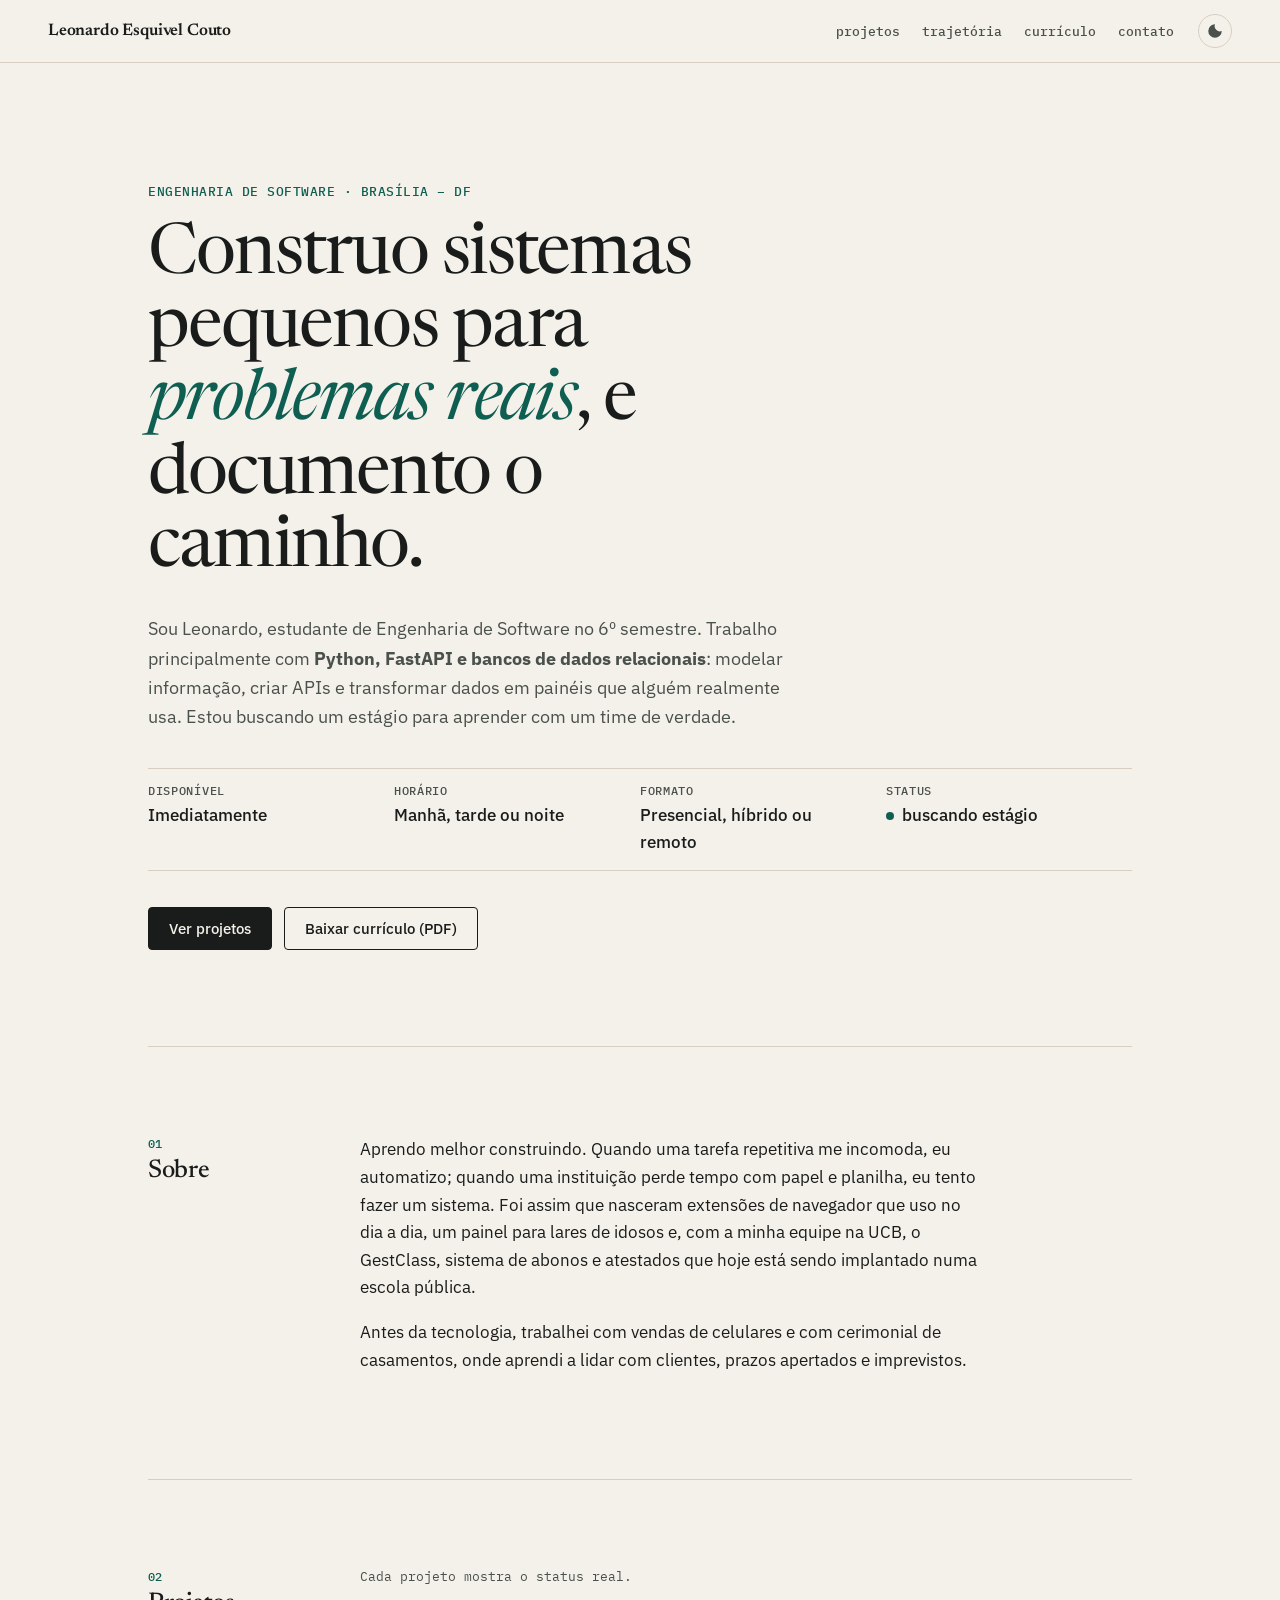
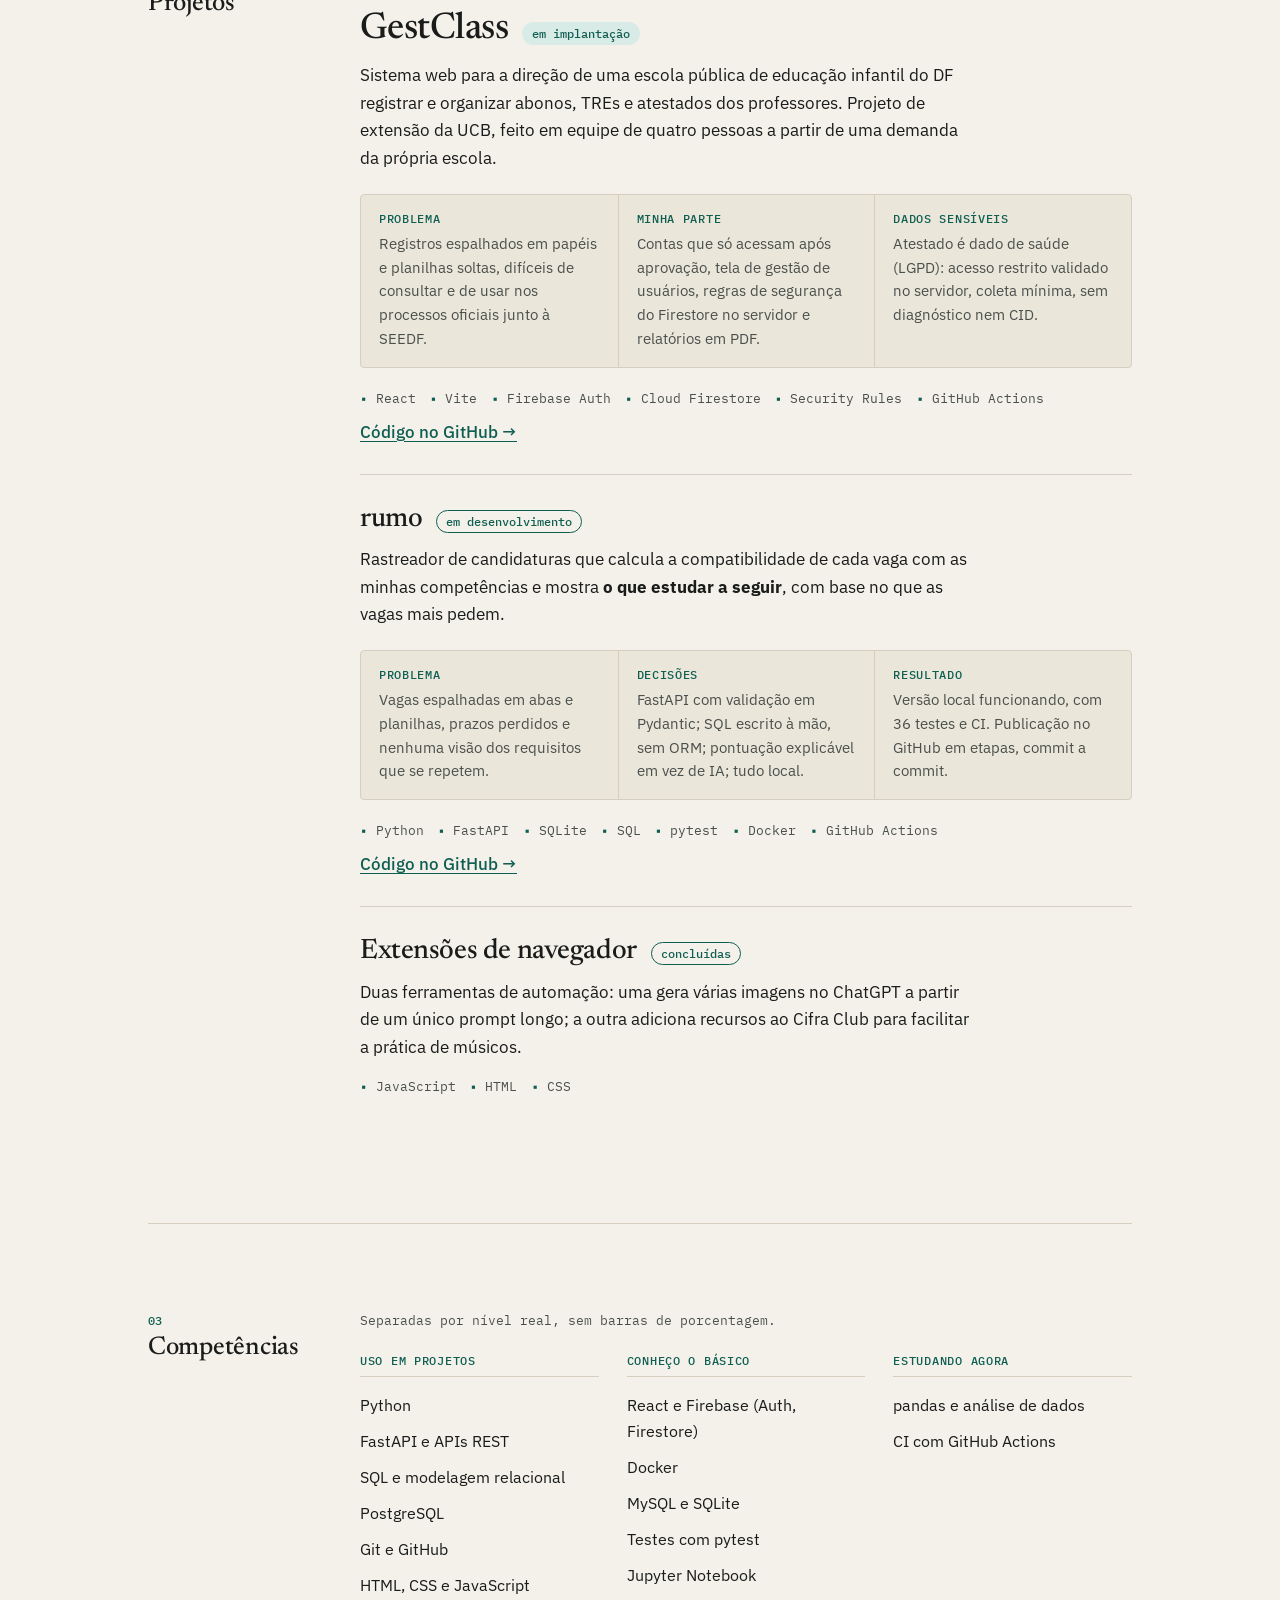
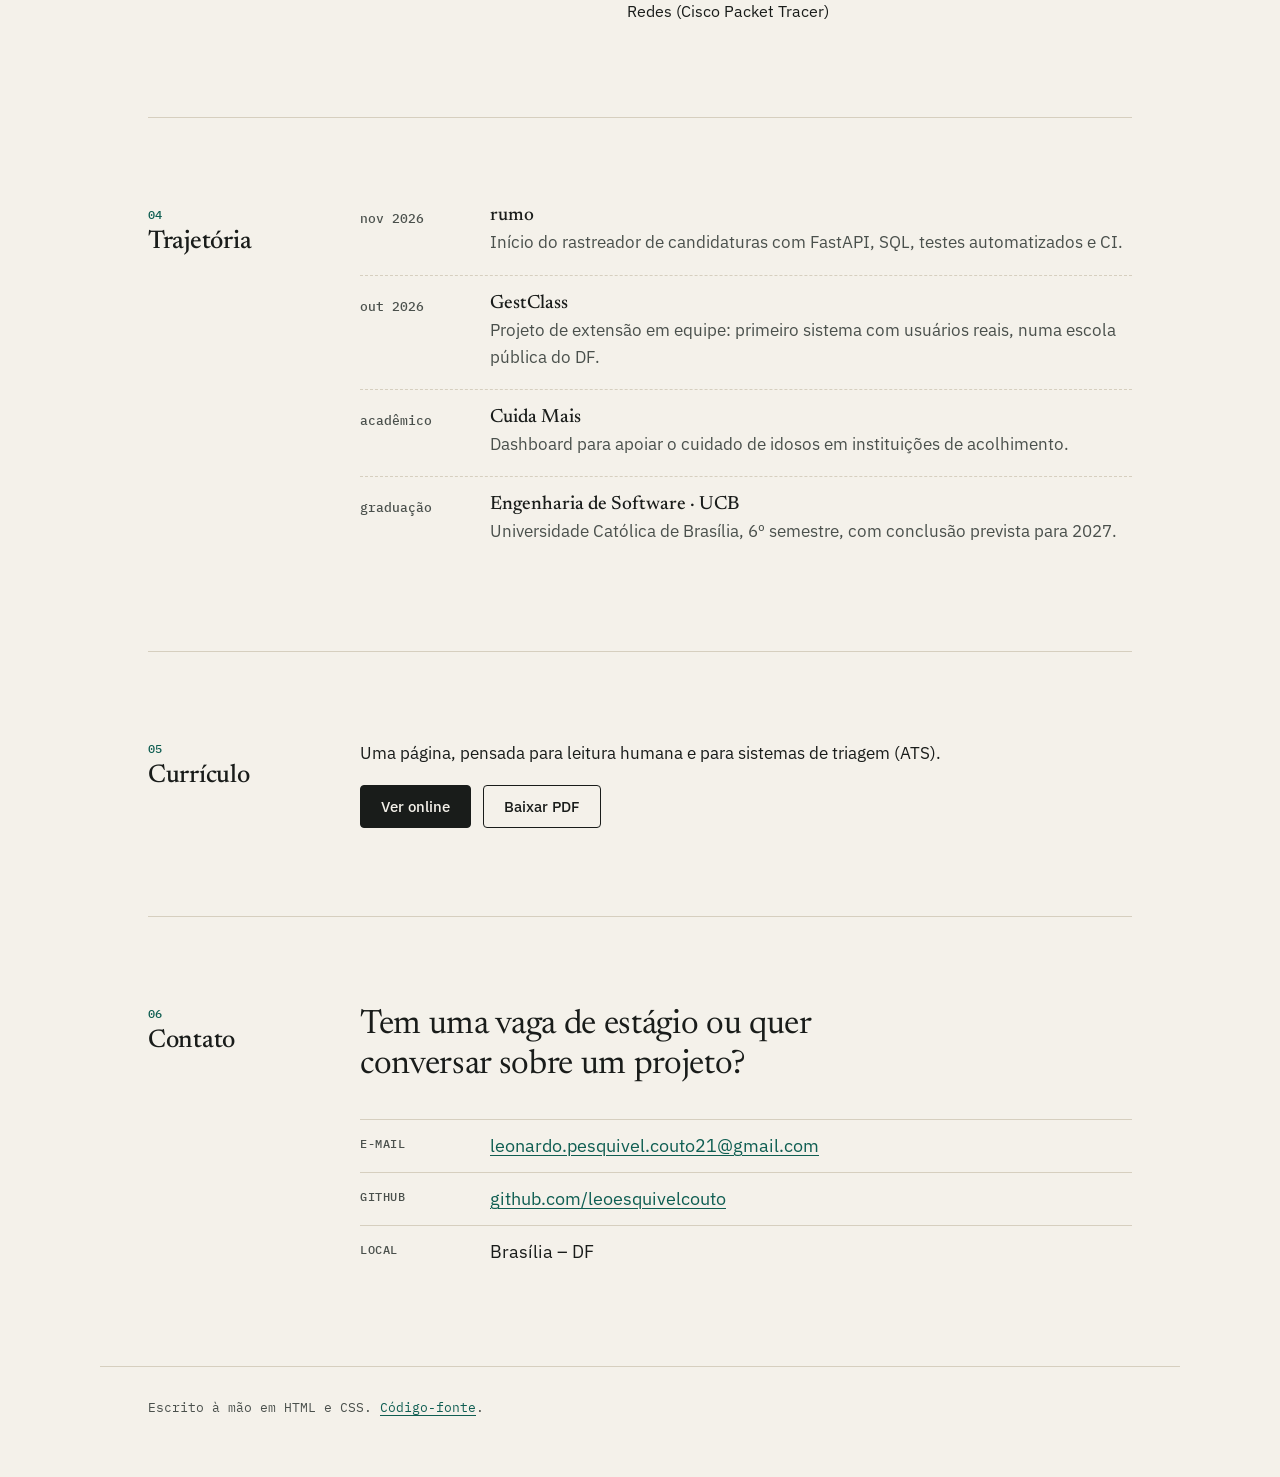
==== index.html @ 89a43655 "fix: corrige GestClass (projeto em equipe, React + Firebase) e adiciona UCB" ====
<!doctype html>
<html lang="pt-BR">
<head>
  <meta charset="utf-8">
  <meta name="viewport" content="width=device-width, initial-scale=1">
  <title>Leonardo Esquivel Couto · Engenharia de Software, backend e dados</title>
  <meta name="description" content="Portfólio de Leonardo Esquivel Couto, estudante de Engenharia de Software em Brasília. Projetos em Python, FastAPI e SQL. Disponível para estágio imediatamente.">
  <meta property="og:title" content="Leonardo Esquivel Couto · Portfólio">
  <meta property="og:description" content="Sistemas pequenos para problemas reais, em Python, FastAPI e SQL. Buscando estágio em Brasília ou remoto.">
  <meta property="og:type" content="website">
  <meta property="og:url" content="https://leoesquivelcouto.github.io/">
  <link rel="canonical" href="https://leoesquivelcouto.github.io/">
  <link rel="icon" href="assets/icone.svg" type="image/svg+xml">
  <link rel="preconnect" href="https://fonts.googleapis.com">
  <link rel="preconnect" href="https://fonts.gstatic.com" crossorigin>
  <link href="https://fonts.googleapis.com/css2?family=Newsreader:opsz,wght@6..72,400;6..72,500;6..72,600&family=IBM+Plex+Sans:wght@400;500;600&family=IBM+Plex+Mono:wght@400;500&display=swap" rel="stylesheet">
  <link rel="stylesheet" href="assets/estilo.css">
  <script>
    // Aplica o tema salvo antes da pintura para evitar "piscar".
    try { const t = localStorage.getItem('tema'); if (t) document.documentElement.dataset.theme = t; } catch {}
  </script>
</head>
<body>
  <a class="pular" href="#conteudo">Pular para o conteúdo</a>

  <header class="cabecalho">
    <a class="marca" href="#topo" aria-label="Início">Leonardo Esquivel Couto</a>
    <nav aria-label="Seções">
      <ul>
        <li><a href="#projetos">Projetos</a></li>
        <li><a href="#trajetoria">Trajetória</a></li>
        <li><a href="cv/">Currículo</a></li>
        <li><a href="#contato">Contato</a></li>
      </ul>
    </nav>
    <button class="tema" id="tema" type="button" aria-label="Alternar tema claro/escuro">
      <svg viewBox="0 0 24 24" width="18" height="18" aria-hidden="true"><path d="M12 3a9 9 0 1 0 9 9 7 7 0 0 1-9-9z" fill="currentColor"/></svg>
    </button>
  </header>

  <main id="conteudo">
    <!-- ============ APRESENTAÇÃO ============ -->
    <section class="abertura" id="topo">
      <p class="rotulo">Engenharia de Software · Brasília – DF</p>
      <h1>Construo sistemas pequenos para <em>problemas reais</em>, e documento o caminho.</h1>
      <p class="lead">
        Sou Leonardo, estudante de Engenharia de Software no 6º semestre. Trabalho principalmente com
        <strong>Python, FastAPI e bancos de dados relacionais</strong>: modelar informação, criar APIs e
        transformar dados em painéis que alguém realmente usa. Estou buscando um estágio para aprender
        com um time de verdade.
      </p>
      <dl class="ficha">
        <div><dt>Disponível</dt><dd>Imediatamente</dd></div>
        <div><dt>Horário</dt><dd>Manhã, tarde ou noite</dd></div>
        <div><dt>Formato</dt><dd>Presencial, híbrido ou remoto</dd></div>
        <div><dt>Status</dt><dd><span class="pulso" aria-hidden="true"></span>buscando estágio</dd></div>
      </dl>
      <div class="chamadas">
        <a class="botao" href="#projetos">Ver projetos</a>
        <a class="botao secundario" href="cv/curriculo.pdf" download>Baixar currículo (PDF)</a>
      </div>
    </section>

    <!-- ============ SOBRE ============ -->
    <section class="secao" id="sobre" aria-labelledby="t-sobre">
      <header class="secao-cabeca"><span class="num">01</span><h2 id="t-sobre">Sobre</h2></header>
      <div class="secao-corpo prosa">
        <p>Aprendo melhor construindo. Quando uma tarefa repetitiva me incomoda, eu automatizo; quando
        uma instituição perde tempo com papel e planilha, eu tento fazer um sistema. Foi assim que nasceram
        extensões de navegador que uso no dia a dia, um painel para lares de idosos e, com a minha equipe na
        UCB, o GestClass, sistema de abonos e atestados que hoje está sendo implantado numa escola pública.</p>
        <p>Antes da tecnologia, trabalhei com vendas de celulares e com cerimonial de casamentos, onde
        aprendi a lidar com clientes, prazos apertados e imprevistos.</p>
      </div>
    </section>

    <!-- ============ PROJETOS ============ -->
    <section class="secao" id="projetos" aria-labelledby="t-projetos">
      <header class="secao-cabeca"><span class="num">02</span><h2 id="t-projetos">Projetos</h2></header>
      <div class="secao-corpo">
        <p class="nota">Cada projeto mostra o status real.</p>

        <article class="projeto destaque" id="gestclass">
          <div class="projeto-topo">
            <h3>GestClass</h3>
            <span class="status em-uso">em implantação</span>
          </div>
          <p class="projeto-resumo">Sistema web para a direção de uma escola pública de educação infantil do DF
            registrar e organizar abonos, TREs e atestados dos professores. Projeto de extensão da UCB, feito em
            equipe de quatro pessoas a partir de uma demanda da própria escola.</p>
          <div class="caso">
            <div><h4>Problema</h4><p>Registros espalhados em papéis e planilhas soltas, difíceis de consultar e de usar nos processos oficiais junto à SEEDF.</p></div>
            <div><h4>Minha parte</h4><p>Contas que só acessam após aprovação, tela de gestão de usuários, regras de segurança do Firestore no servidor e relatórios em PDF.</p></div>
            <div><h4>Dados sensíveis</h4><p>Atestado é dado de saúde (LGPD): acesso restrito validado no servidor, coleta mínima, sem diagnóstico nem CID.</p></div>
          </div>
          <ul class="stack" aria-label="Tecnologias"><li>React</li><li>Vite</li><li>Firebase Auth</li><li>Cloud Firestore</li><li>Security Rules</li><li>GitHub Actions</li></ul>
          <p class="links"><a href="https://github.com/leoesquivelcouto/gestclass">Código no GitHub →</a></p>
        </article>

        <article class="projeto" id="rumo">
          <div class="projeto-topo">
            <h3>rumo</h3>
            <span class="status publicado">em desenvolvimento</span>
          </div>
          <p class="projeto-resumo">Rastreador de candidaturas que calcula a compatibilidade de cada vaga com as
            minhas competências e mostra <strong>o que estudar a seguir</strong>, com base no que as vagas mais pedem.</p>
          <div class="caso">
            <div><h4>Problema</h4><p>Vagas espalhadas em abas e planilhas, prazos perdidos e nenhuma visão dos requisitos que se repetem.</p></div>
            <div><h4>Decisões</h4><p>FastAPI com validação em Pydantic; SQL escrito à mão, sem ORM; pontuação explicável em vez de IA; tudo local.</p></div>
            <div><h4>Resultado</h4><p>Versão local funcionando, com 36 testes e CI. Publicação no GitHub em etapas, commit a commit.</p></div>
          </div>
          <ul class="stack" aria-label="Tecnologias"><li>Python</li><li>FastAPI</li><li>SQLite</li><li>SQL</li><li>pytest</li><li>Docker</li><li>GitHub Actions</li></ul>
          <p class="links"><a href="https://github.com/leoesquivelcouto/rumo">Código no GitHub →</a></p>
        </article>

        <article class="projeto" id="extensoes">
          <div class="projeto-topo">
            <h3>Extensões de navegador</h3>
            <span class="status publicado">concluídas</span>
          </div>
          <p class="projeto-resumo">Duas ferramentas de automação: uma gera várias imagens no ChatGPT a partir de
            um único prompt longo; a outra adiciona recursos ao Cifra Club para facilitar a prática de músicos.</p>
          <ul class="stack" aria-label="Tecnologias"><li>JavaScript</li><li>HTML</li><li>CSS</li></ul>
        </article>

      </div>
    </section>

    <!-- ============ COMPETÊNCIAS ============ -->
    <section class="secao" id="competencias" aria-labelledby="t-comp">
      <header class="secao-cabeca"><span class="num">03</span><h2 id="t-comp">Competências</h2></header>
      <div class="secao-corpo">
        <p class="nota">Separadas por nível real, sem barras de porcentagem.</p>
        <div class="niveis">
          <div>
            <h3>Uso em projetos</h3>
            <ul><li>Python</li><li>FastAPI e APIs REST</li><li>SQL e modelagem relacional</li><li>PostgreSQL</li><li>Git e GitHub</li><li>HTML, CSS e JavaScript</li></ul>
          </div>
          <div>
            <h3>Conheço o básico</h3>
            <ul><li>React e Firebase (Auth, Firestore)</li><li>Docker</li><li>MySQL e SQLite</li><li>Testes com pytest</li><li>Jupyter Notebook</li><li>Redes (Cisco Packet Tracer)</li></ul>
          </div>
          <div>
            <h3>Estudando agora</h3>
            <ul><li>pandas e análise de dados</li><li>CI com GitHub Actions</li></ul>
          </div>
        </div>
      </div>
    </section>

    <!-- ============ TRAJETÓRIA ============ -->
    <section class="secao" id="trajetoria" aria-labelledby="t-traj">
      <header class="secao-cabeca"><span class="num">04</span><h2 id="t-traj">Trajetória</h2></header>
      <div class="secao-corpo">
        <ol class="registro">
          <li><time datetime="2026-11">nov 2026</time><div><h3>rumo</h3><p>Início do rastreador de candidaturas com FastAPI, SQL, testes automatizados e CI.</p></div></li>
          <li><time datetime="2026-10">out 2026</time><div><h3>GestClass</h3><p>Projeto de extensão em equipe: primeiro sistema com usuários reais, numa escola pública do DF.</p></div></li>
          <li><time>acadêmico</time><div><h3>Cuida Mais</h3><p>Dashboard para apoiar o cuidado de idosos em instituições de acolhimento.</p></div></li>
          <li><time>graduação</time><div><h3>Engenharia de Software · UCB</h3><p>Universidade Católica de Brasília, 6º semestre, com conclusão prevista para 2027.</p></div></li>
        </ol>
      </div>
    </section>

    <!-- ============ CURRÍCULO ============ -->
    <section class="secao" id="curriculo" aria-labelledby="t-cv">
      <header class="secao-cabeca"><span class="num">05</span><h2 id="t-cv">Currículo</h2></header>
      <div class="secao-corpo">
        <p>Uma página, pensada para leitura humana e para sistemas de triagem (ATS).</p>
        <div class="chamadas">
          <a class="botao" href="cv/">Ver online</a>
          <a class="botao secundario" href="cv/curriculo.pdf" download>Baixar PDF</a>
        </div>
      </div>
    </section>

    <!-- ============ CONTATO ============ -->
    <section class="secao contato" id="contato" aria-labelledby="t-contato">
      <header class="secao-cabeca"><span class="num">06</span><h2 id="t-contato">Contato</h2></header>
      <div class="secao-corpo">
        <p class="contato-frase">Tem uma vaga de estágio ou quer conversar sobre um projeto?</p>
        <ul class="canais">
          <li><span>E-mail</span><a href="mailto:leonardo.pesquivel.couto21@gmail.com">leonardo.pesquivel.couto21@gmail.com</a></li>
          <li><span>GitHub</span><a href="https://github.com/leoesquivelcouto">github.com/leoesquivelcouto</a></li>
          <li><span>Local</span><p class="sem-link">Brasília – DF</p></li>
        </ul>
      </div>
    </section>
  </main>

  <footer class="rodape">
    <p>Escrito à mão em HTML e CSS. <a href="https://github.com/leoesquivelcouto/leoesquivelcouto.github.io">Código-fonte</a>.</p>
  </footer>

  <script src="assets/site.js" defer></script>
</body>
</html>
---- assets/estilo.css ----
/* Portfólio · conceito "caderno de engenharia": papel, tinta, um acento, margem pautada. */

:root {
  --papel: #f4f1ea;
  --papel-2: #ebe6da;
  --tinta: #191c1a;
  --tinta-2: #4a504c;
  --regua: #d6cfbf;
  --acento: #0f5e52;
  --acento-2: #d9ebe6;
  --marca-texto: #ffe58a;
  --serif: "Newsreader", Georgia, serif;
  --sans: "IBM Plex Sans", system-ui, sans-serif;
  --mono: "IBM Plex Mono", ui-monospace, monospace;
  --largura: 1080px;
  --margem: clamp(16px, 4vw, 48px);
}
:root[data-theme="dark"] {
  --papel: #121513; --papel-2: #1a1e1b; --tinta: #e9e6de; --tinta-2: #a5aaa4;
  --regua: #2d332f; --acento: #6cc5b0; --acento-2: #1b302b; --marca-texto: #6b5a12;
}
@media (prefers-color-scheme: dark) {
  :root:not([data-theme="light"]) {
    --papel: #121513; --papel-2: #1a1e1b; --tinta: #e9e6de; --tinta-2: #a5aaa4;
    --regua: #2d332f; --acento: #6cc5b0; --acento-2: #1b302b; --marca-texto: #6b5a12;
  }
}

*, *::before, *::after { box-sizing: border-box; }
html { scroll-behavior: smooth; scroll-padding-top: 80px; }
@media (prefers-reduced-motion: reduce) { html { scroll-behavior: auto; } *, *::before { animation: none !important; transition: none !important; } }

body {
  margin: 0;
  background: var(--papel);
  color: var(--tinta);
  font: 400 17px/1.6 var(--sans);
  -webkit-font-smoothing: antialiased;
  text-rendering: optimizeLegibility;
}
a { color: var(--acento); text-underline-offset: 3px; text-decoration-thickness: 1px; }
a:hover { text-decoration-thickness: 2px; }
:focus-visible { outline: 2px solid var(--acento); outline-offset: 3px; border-radius: 2px; }
h1, h2, h3, h4 { margin: 0; font-weight: 500; }
p { margin: 0 0 1em; }

mark.preencher { background: var(--marca-texto); color: inherit; padding: 0 3px; border-radius: 2px; }

.pular { position: absolute; left: -999px; top: 8px; background: var(--tinta); color: var(--papel); padding: 8px 12px; z-index: 10; }
.pular:focus { left: 8px; }

/* ---------- cabeçalho ---------- */
.cabecalho {
  position: sticky; top: 0; z-index: 5;
  display: flex; align-items: center; gap: 24px;
  padding: 14px var(--margem);
  background: color-mix(in srgb, var(--papel) 88%, transparent);
  backdrop-filter: blur(8px);
  border-bottom: 1px solid var(--regua);
}
.marca { font: 600 1.05rem/1 var(--serif); color: var(--tinta); text-decoration: none; letter-spacing: -0.01em; }
.cabecalho nav { margin-left: auto; }
.cabecalho ul { display: flex; gap: 22px; list-style: none; margin: 0; padding: 0; }
.cabecalho nav a { font: 500 0.82rem var(--mono); color: var(--tinta-2); text-decoration: none; text-transform: lowercase; }
.cabecalho nav a:hover { color: var(--acento); }
.tema { background: none; border: 1px solid var(--regua); color: var(--tinta-2); border-radius: 50%; width: 34px; height: 34px; display: grid; place-items: center; cursor: pointer; }
.tema:hover { color: var(--acento); border-color: var(--acento); }
@media (max-width: 640px) {
  .cabecalho { flex-wrap: wrap; gap: 10px 16px; }
  .cabecalho nav { order: 3; width: 100%; margin: 0; }
  .cabecalho ul { gap: 16px; overflow-x: auto; }
  .tema { margin-left: auto; }
}

/* ---------- estrutura ---------- */
main { max-width: var(--largura); margin: 0 auto; padding: 0 var(--margem); }

.abertura { padding: clamp(56px, 10vw, 120px) 0 clamp(48px, 8vw, 96px); border-bottom: 1px solid var(--regua); }
.rotulo { font: 500 0.8rem var(--mono); color: var(--acento); letter-spacing: 0.04em; text-transform: uppercase; margin-bottom: 20px; }
.abertura h1 {
  font: 400 clamp(2.3rem, 5.6vw, 4.4rem)/1.04 var(--serif);
  letter-spacing: -0.025em; max-width: 16ch; margin-bottom: 28px;
}
.abertura h1 em { font-style: italic; color: var(--acento); }
.lead { font-size: 1.15rem; color: var(--tinta-2); max-width: 60ch; }

.ficha {
  display: grid; grid-template-columns: repeat(auto-fit, minmax(180px, 1fr));
  margin: 36px 0; border-top: 1px solid var(--regua);
}
.ficha div { padding: 14px 16px 14px 0; border-bottom: 1px solid var(--regua); }
.ficha dt { font: 500 0.72rem var(--mono); color: var(--tinta-2); text-transform: uppercase; letter-spacing: 0.06em; }
.ficha dd { margin: 4px 0 0; font-weight: 500; }
.pulso { display: inline-block; width: 8px; height: 8px; border-radius: 50%; background: var(--acento); margin-right: 8px; vertical-align: middle; animation: pulso 2.4s ease-in-out infinite; }
@keyframes pulso { 50% { box-shadow: 0 0 0 6px color-mix(in srgb, var(--acento) 18%, transparent); } }

.chamadas { display: flex; flex-wrap: wrap; gap: 12px; }
.botao {
  display: inline-block; font: 500 0.92rem var(--sans); padding: 11px 20px; border-radius: 4px;
  background: var(--tinta); color: var(--papel); text-decoration: none; border: 1px solid var(--tinta);
  transition: transform 0.15s ease, background 0.15s ease;
}
.botao:hover { background: var(--acento); border-color: var(--acento); transform: translateY(-1px); }
.botao.secundario { background: transparent; color: var(--tinta); }
.botao.secundario:hover { color: var(--papel); }

/* Seções em duas colunas: margem pautada à esquerda (rótulo) e corpo à direita. */
.secao {
  display: grid; grid-template-columns: 180px minmax(0, 1fr); gap: 32px;
  padding: clamp(48px, 8vw, 88px) 0; border-bottom: 1px solid var(--regua);
}
.secao-cabeca { position: relative; }
.secao-cabeca .num { display: block; font: 500 0.78rem var(--mono); color: var(--acento); margin-bottom: 6px; }
.secao-cabeca h2 { font: 500 1.6rem/1.1 var(--serif); letter-spacing: -0.01em; position: sticky; top: 96px; }
@media (max-width: 760px) { .secao { grid-template-columns: 1fr; gap: 20px; } }
.prosa p { font-size: 1.08rem; max-width: 62ch; }
.nota { font: 400 0.82rem var(--mono); color: var(--tinta-2); margin-bottom: 24px; }

/* ---------- projetos ---------- */
.projeto { padding: 28px 0; border-top: 1px solid var(--regua); }
.projeto:first-of-type { border-top: 0; padding-top: 0; }
.projeto-topo { display: flex; align-items: baseline; gap: 14px; flex-wrap: wrap; margin-bottom: 10px; }
.projeto h3 { font: 500 1.75rem/1.15 var(--serif); letter-spacing: -0.015em; }
.projeto.destaque h3 { font-size: 2.3rem; }
.projeto-resumo { font-size: 1.08rem; max-width: 62ch; }
.status { font: 500 0.72rem var(--mono); padding: 3px 9px; border-radius: 99px; border: 1px solid currentColor; white-space: nowrap; }
.status.em-uso { color: var(--acento); background: var(--acento-2); border-color: transparent; }
.status.publicado { color: var(--acento); }
.status.planejado { color: var(--tinta-2); border-style: dashed; }

.caso { display: grid; grid-template-columns: repeat(3, minmax(0, 1fr)); gap: 0; margin: 22px 0; border: 1px solid var(--regua); border-radius: 4px; background: var(--papel-2); }
.caso > div { padding: 16px 18px; }
.caso > div + div { border-left: 1px solid var(--regua); }
.caso h4 { font: 500 0.72rem var(--mono); text-transform: uppercase; letter-spacing: 0.06em; color: var(--acento); margin-bottom: 6px; }
.caso p { font-size: 0.93rem; margin: 0; color: var(--tinta-2); }
@media (max-width: 760px) {
  .caso { grid-template-columns: 1fr; }
  .caso > div + div { border-left: 0; border-top: 1px solid var(--regua); }
}

.stack { display: flex; flex-wrap: wrap; gap: 6px 14px; list-style: none; padding: 0; margin: 12px 0; }
.stack li { font: 400 0.8rem var(--mono); color: var(--tinta-2); }
.stack li::before { content: "▪ "; color: var(--acento); }
.links { margin: 8px 0 0; font-weight: 500; }

/* ---------- competências ---------- */
.niveis { display: grid; grid-template-columns: repeat(auto-fit, minmax(200px, 1fr)); gap: 28px; }
.niveis h3 { font: 500 0.75rem var(--mono); text-transform: uppercase; letter-spacing: 0.06em; color: var(--acento); padding-bottom: 8px; border-bottom: 1px solid var(--regua); margin-bottom: 10px; }
.niveis ul { list-style: none; padding: 0; margin: 0; }
.niveis li { padding: 5px 0; font-size: 1.02rem; }

/* ---------- trajetória ---------- */
.registro { list-style: none; padding: 0; margin: 0; }
.registro li { display: grid; grid-template-columns: 110px minmax(0, 1fr); gap: 20px; padding: 18px 0; border-top: 1px dashed var(--regua); }
.registro li:first-child { border-top: 0; padding-top: 0; }
.registro time { font: 500 0.8rem var(--mono); color: var(--tinta-2); padding-top: 4px; }
.registro h3 { font: 500 1.2rem var(--serif); margin-bottom: 4px; }
.registro p { color: var(--tinta-2); margin: 0; }
@media (max-width: 480px) { .registro li { grid-template-columns: 1fr; gap: 4px; } }

/* ---------- contato ---------- */
.contato-frase { font: 400 clamp(1.5rem, 3vw, 2.1rem)/1.2 var(--serif); letter-spacing: -0.01em; max-width: 24ch; }
.canais { list-style: none; padding: 0; margin: 24px 0 0; }
.canais li { display: grid; grid-template-columns: 110px minmax(0, 1fr); gap: 20px; padding: 12px 0; border-top: 1px solid var(--regua); }
.canais span { font: 500 0.78rem var(--mono); color: var(--tinta-2); text-transform: uppercase; letter-spacing: 0.05em; padding-top: 3px; }
.canais a, .canais .sem-link { font-size: 1.1rem; overflow-wrap: anywhere; margin: 0; }
.contato { border-bottom: 0; }

.rodape { max-width: var(--largura); margin: 0 auto; padding: 32px var(--margem) 48px; font: 400 0.8rem var(--mono); color: var(--tinta-2); border-top: 1px solid var(--regua); }

/* Entrada suave das seções (só com JS e sem preferência por menos movimento). */
.js .revelar { opacity: 0; transform: translateY(12px); transition: opacity 0.6s ease, transform 0.6s ease; }
.js .revelar.visivel { opacity: 1; transform: none; }
.nota-links { color: var(--tinta-2); font-weight: 400; font-size: 0.9rem; }
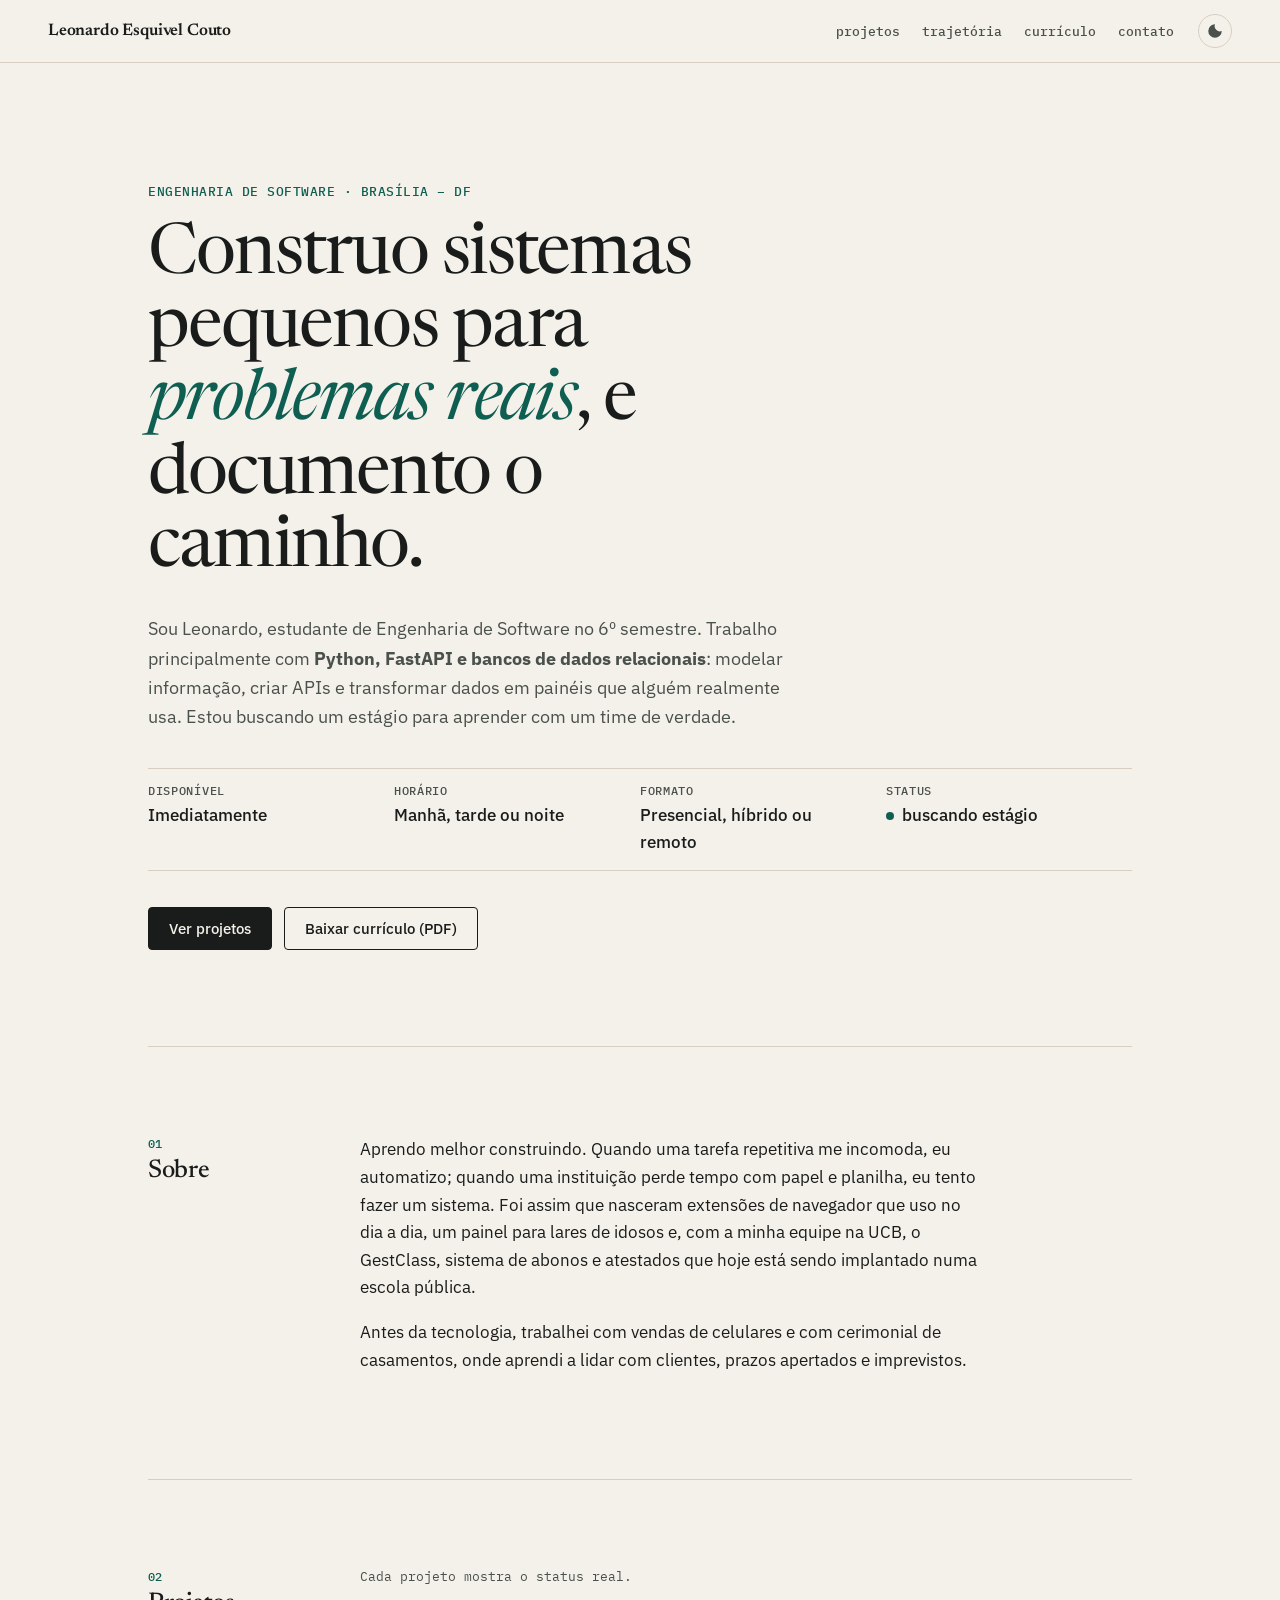
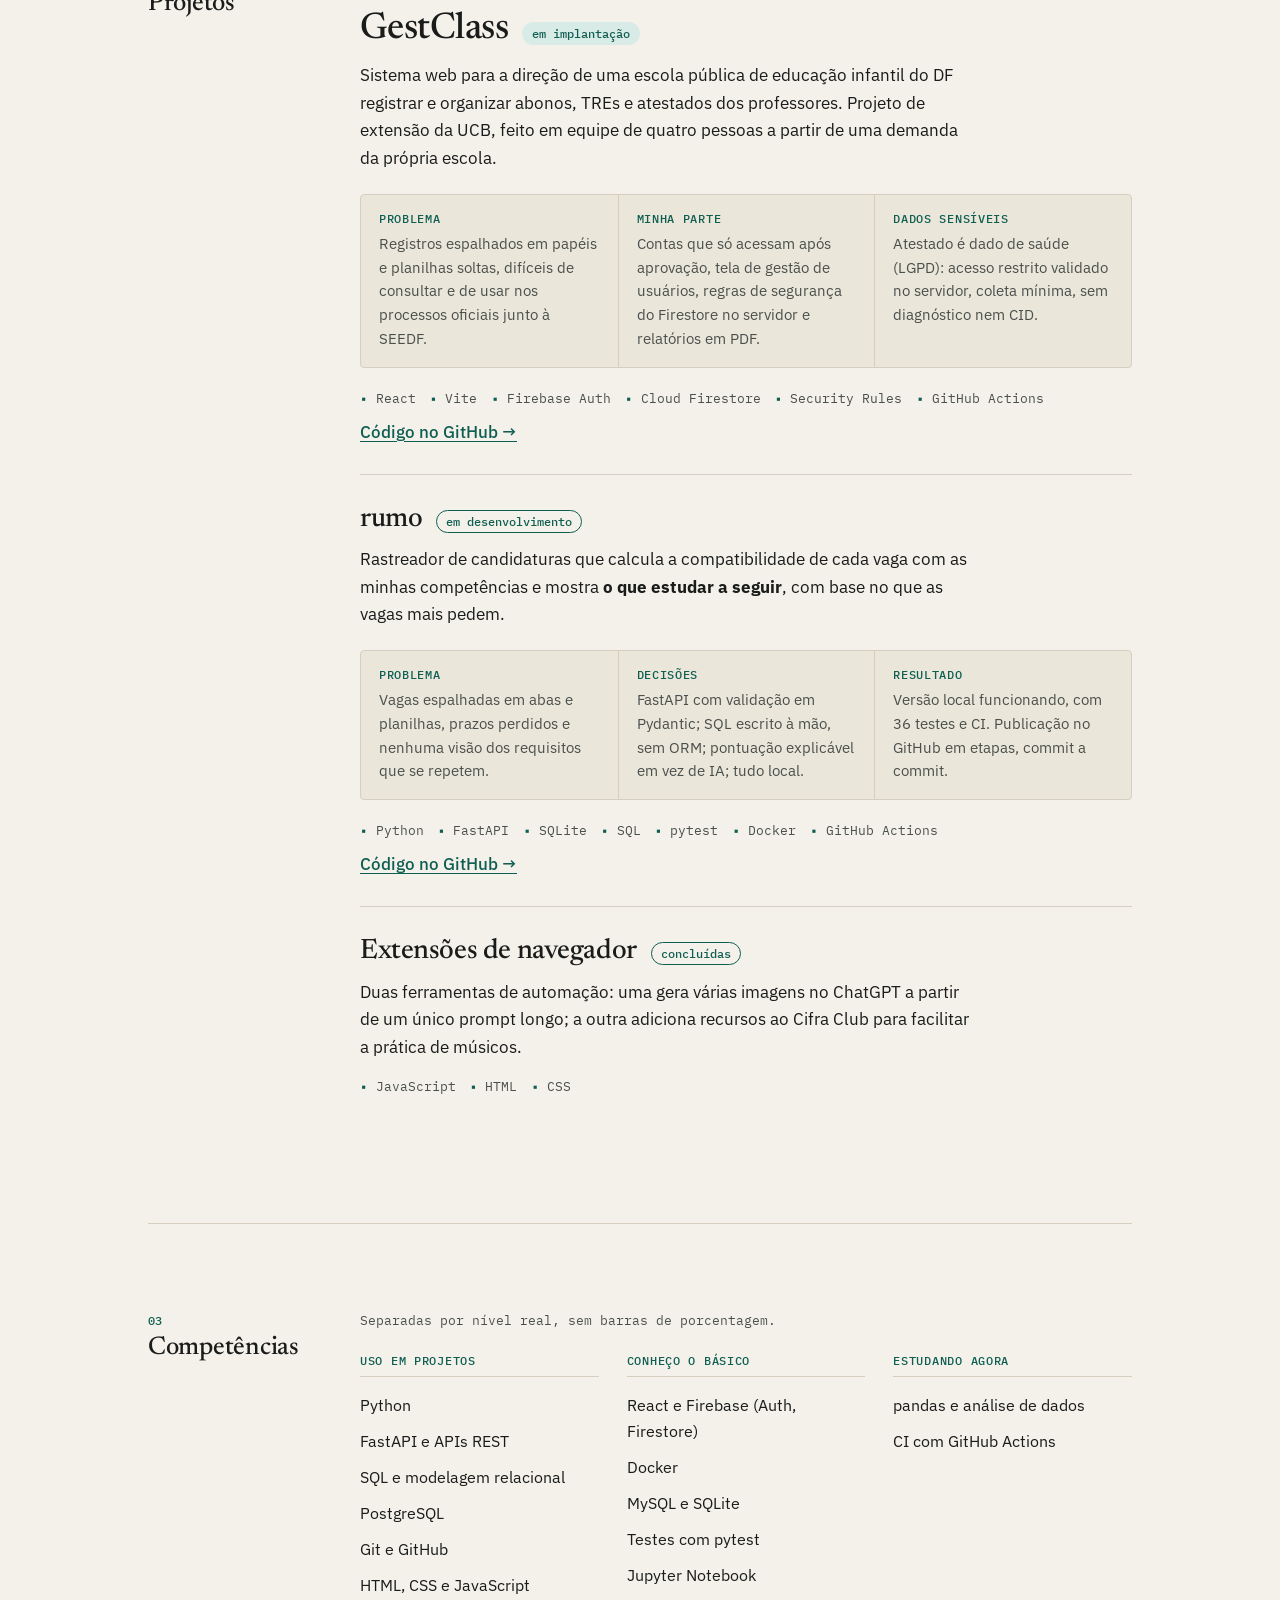
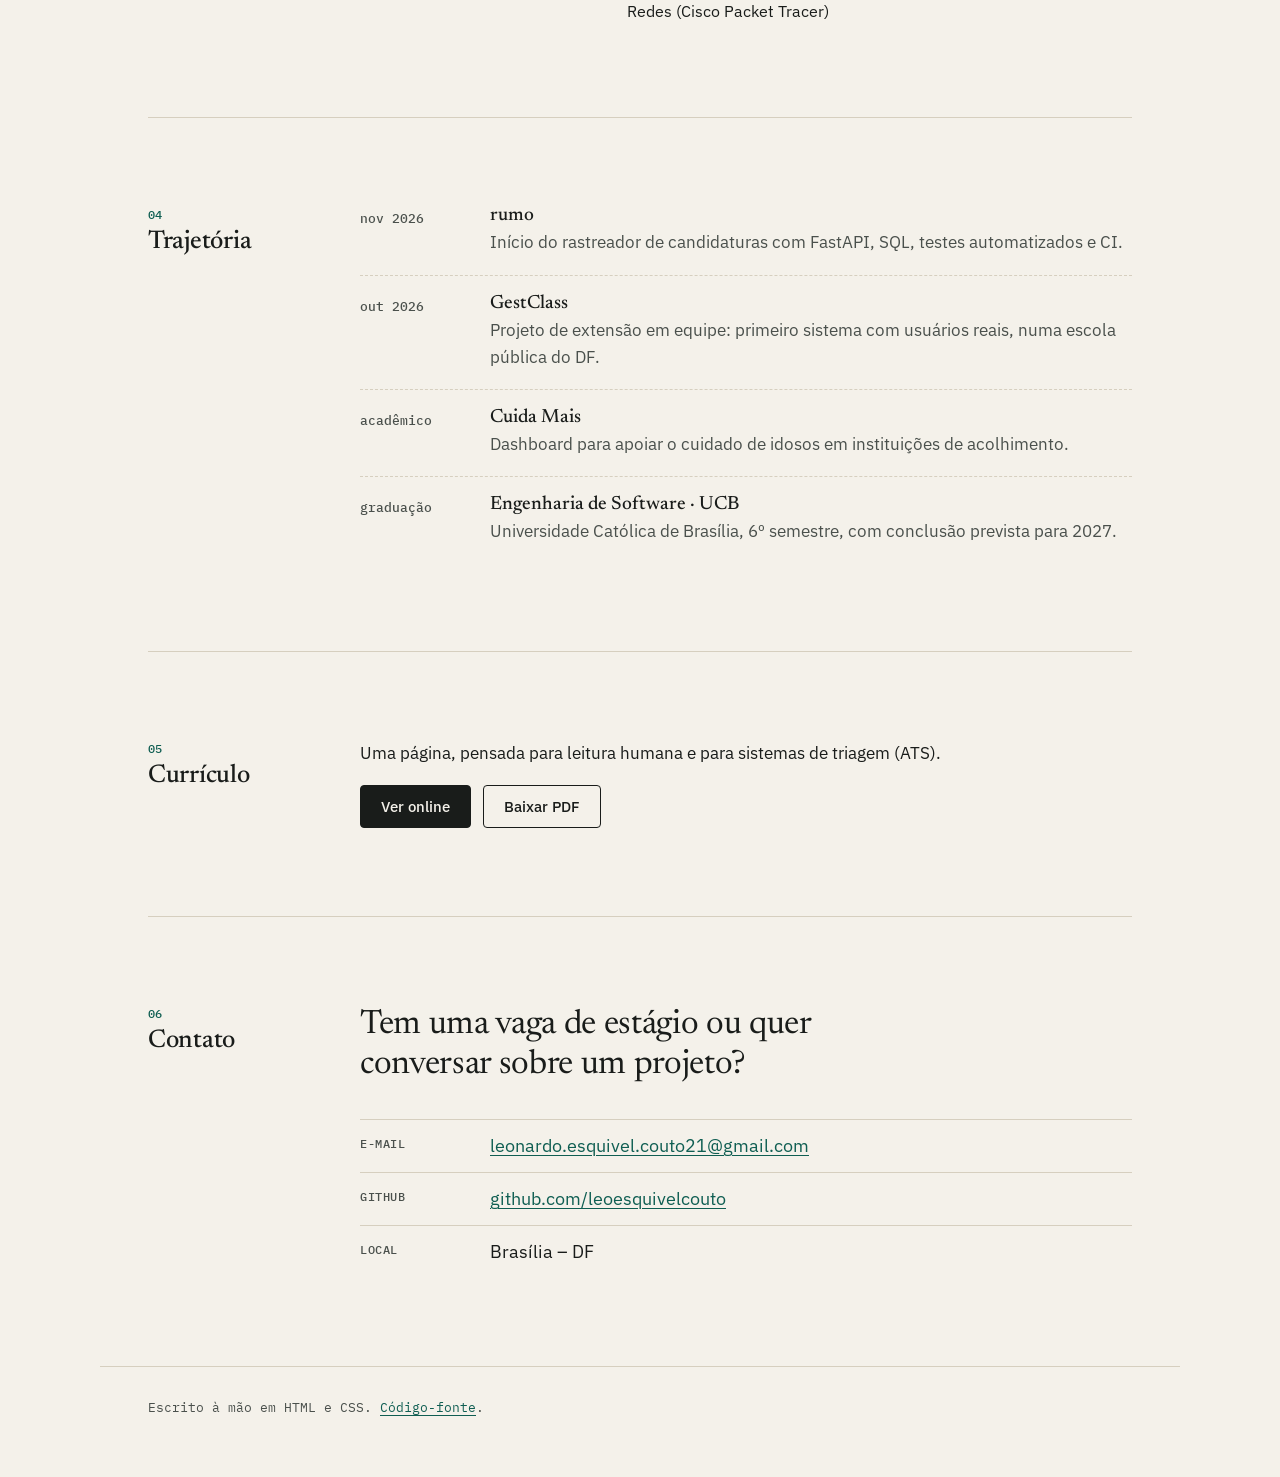
==== commit cb56340d: "fix: corrige e-mail de contato no site e no currículo" ====
--- a/index.html
+++ b/index.html
@@ -179,7 +179,7 @@
       <div class="secao-corpo">
         <p class="contato-frase">Tem uma vaga de estágio ou quer conversar sobre um projeto?</p>
         <ul class="canais">
-          <li><span>E-mail</span><a href="mailto:leonardo.pesquivel.couto21@gmail.com">leonardo.pesquivel.couto21@gmail.com</a></li>
+          <li><span>E-mail</span><a href="mailto:leonardo.esquivel.couto21@gmail.com">leonardo.esquivel.couto21@gmail.com</a></li>
           <li><span>GitHub</span><a href="https://github.com/leoesquivelcouto">github.com/leoesquivelcouto</a></li>
           <li><span>Local</span><p class="sem-link">Brasília – DF</p></li>
         </ul>
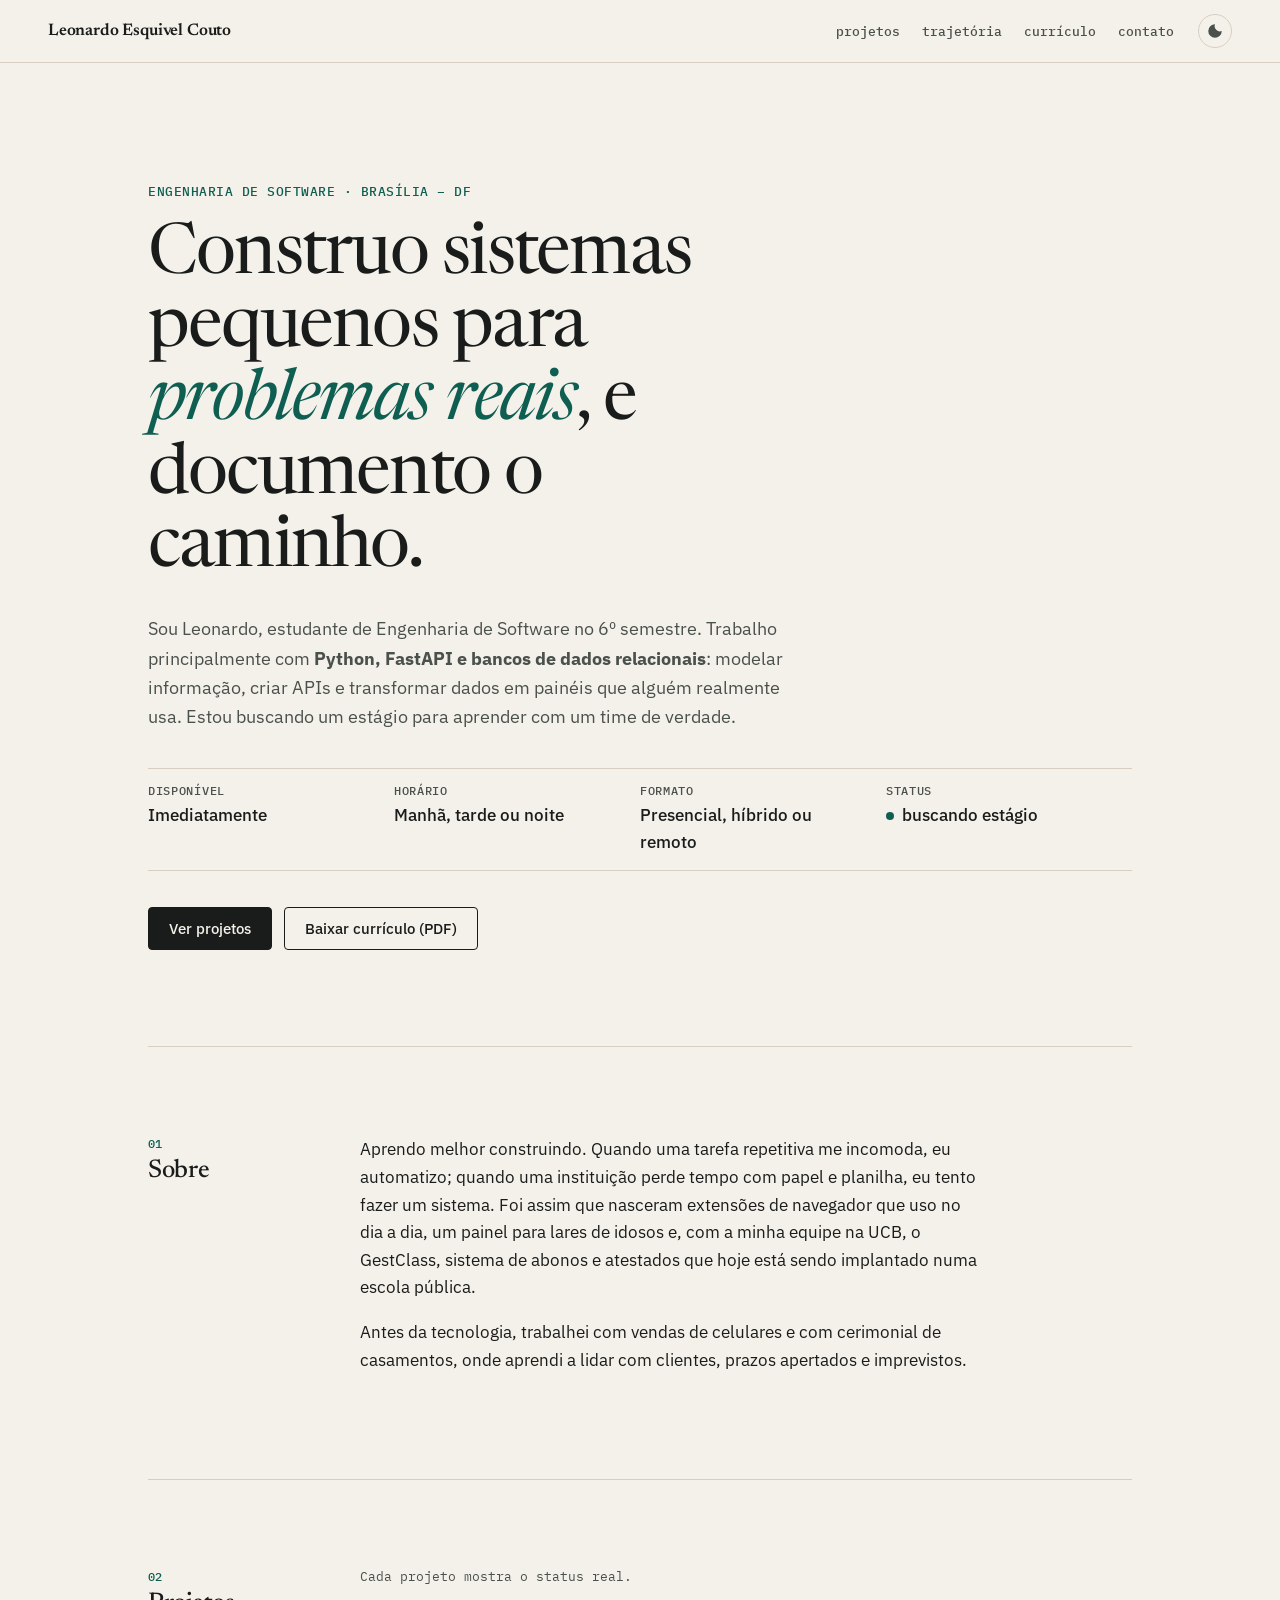
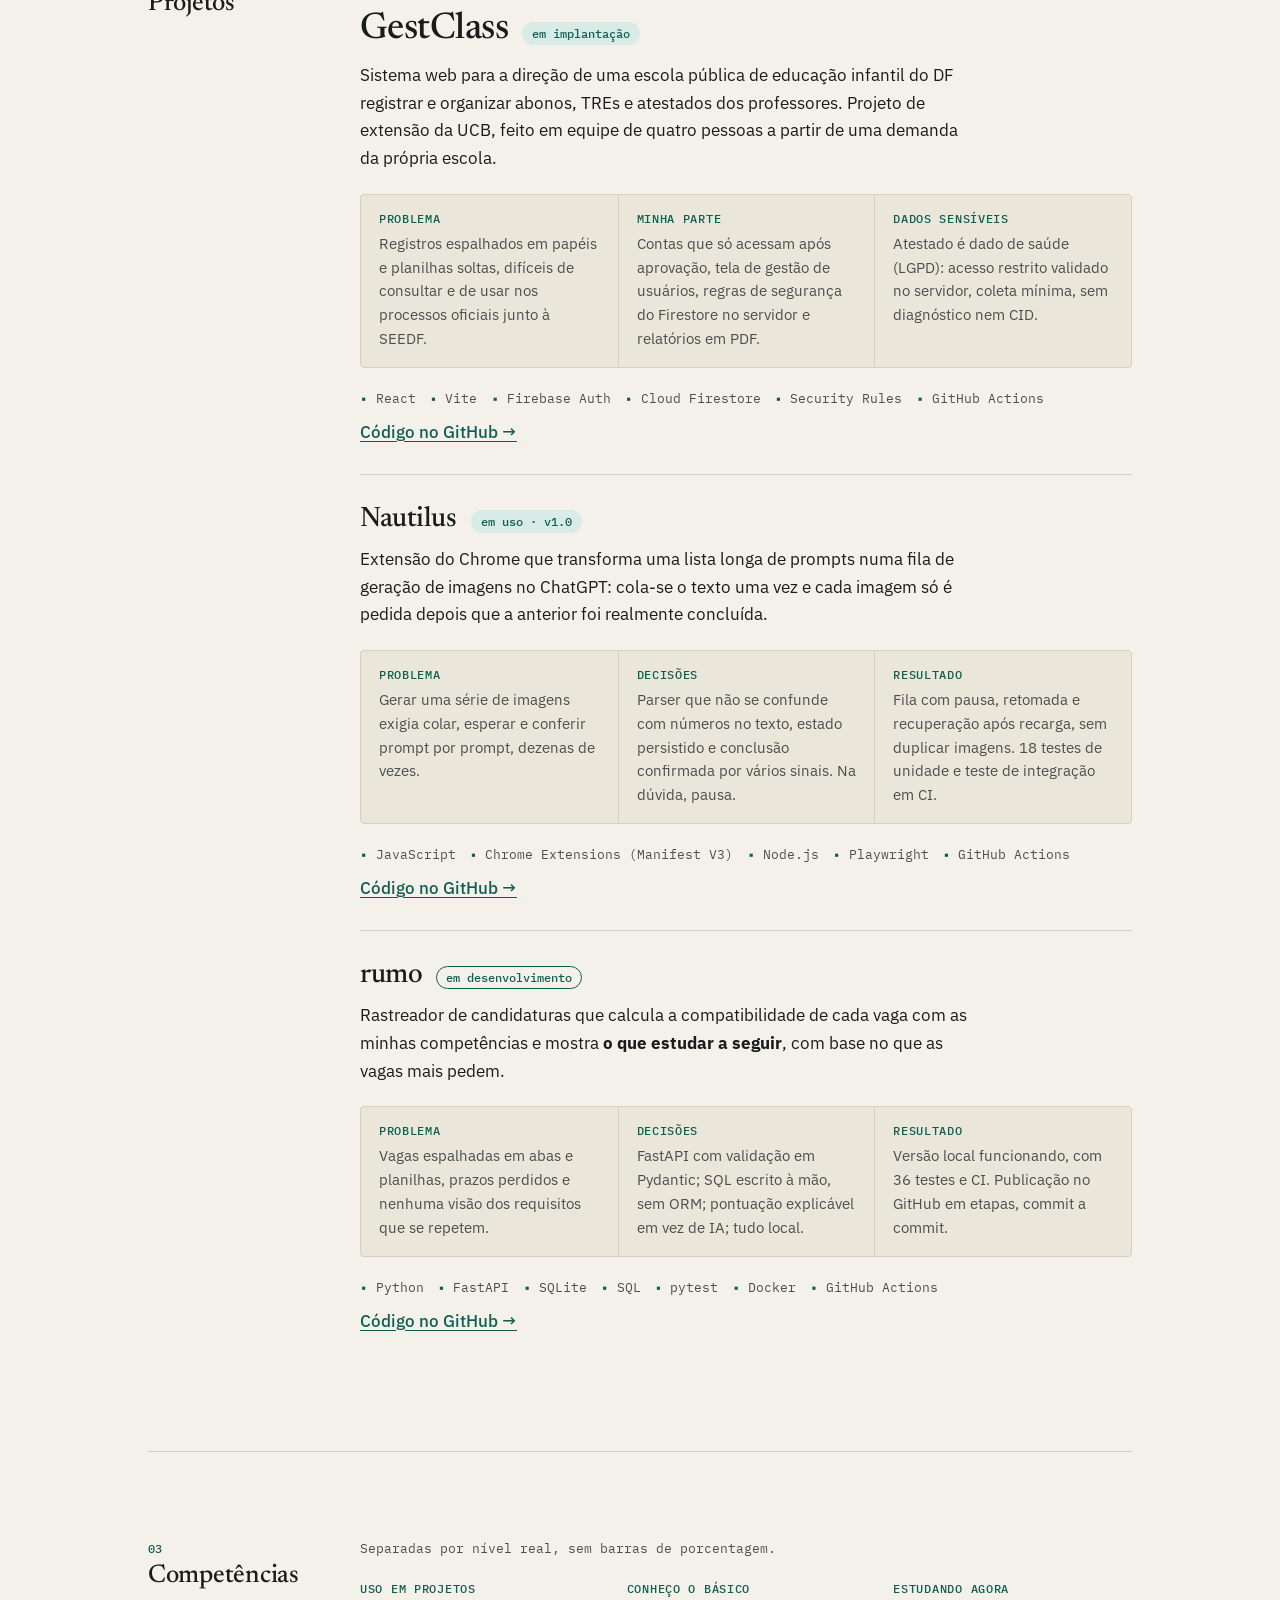
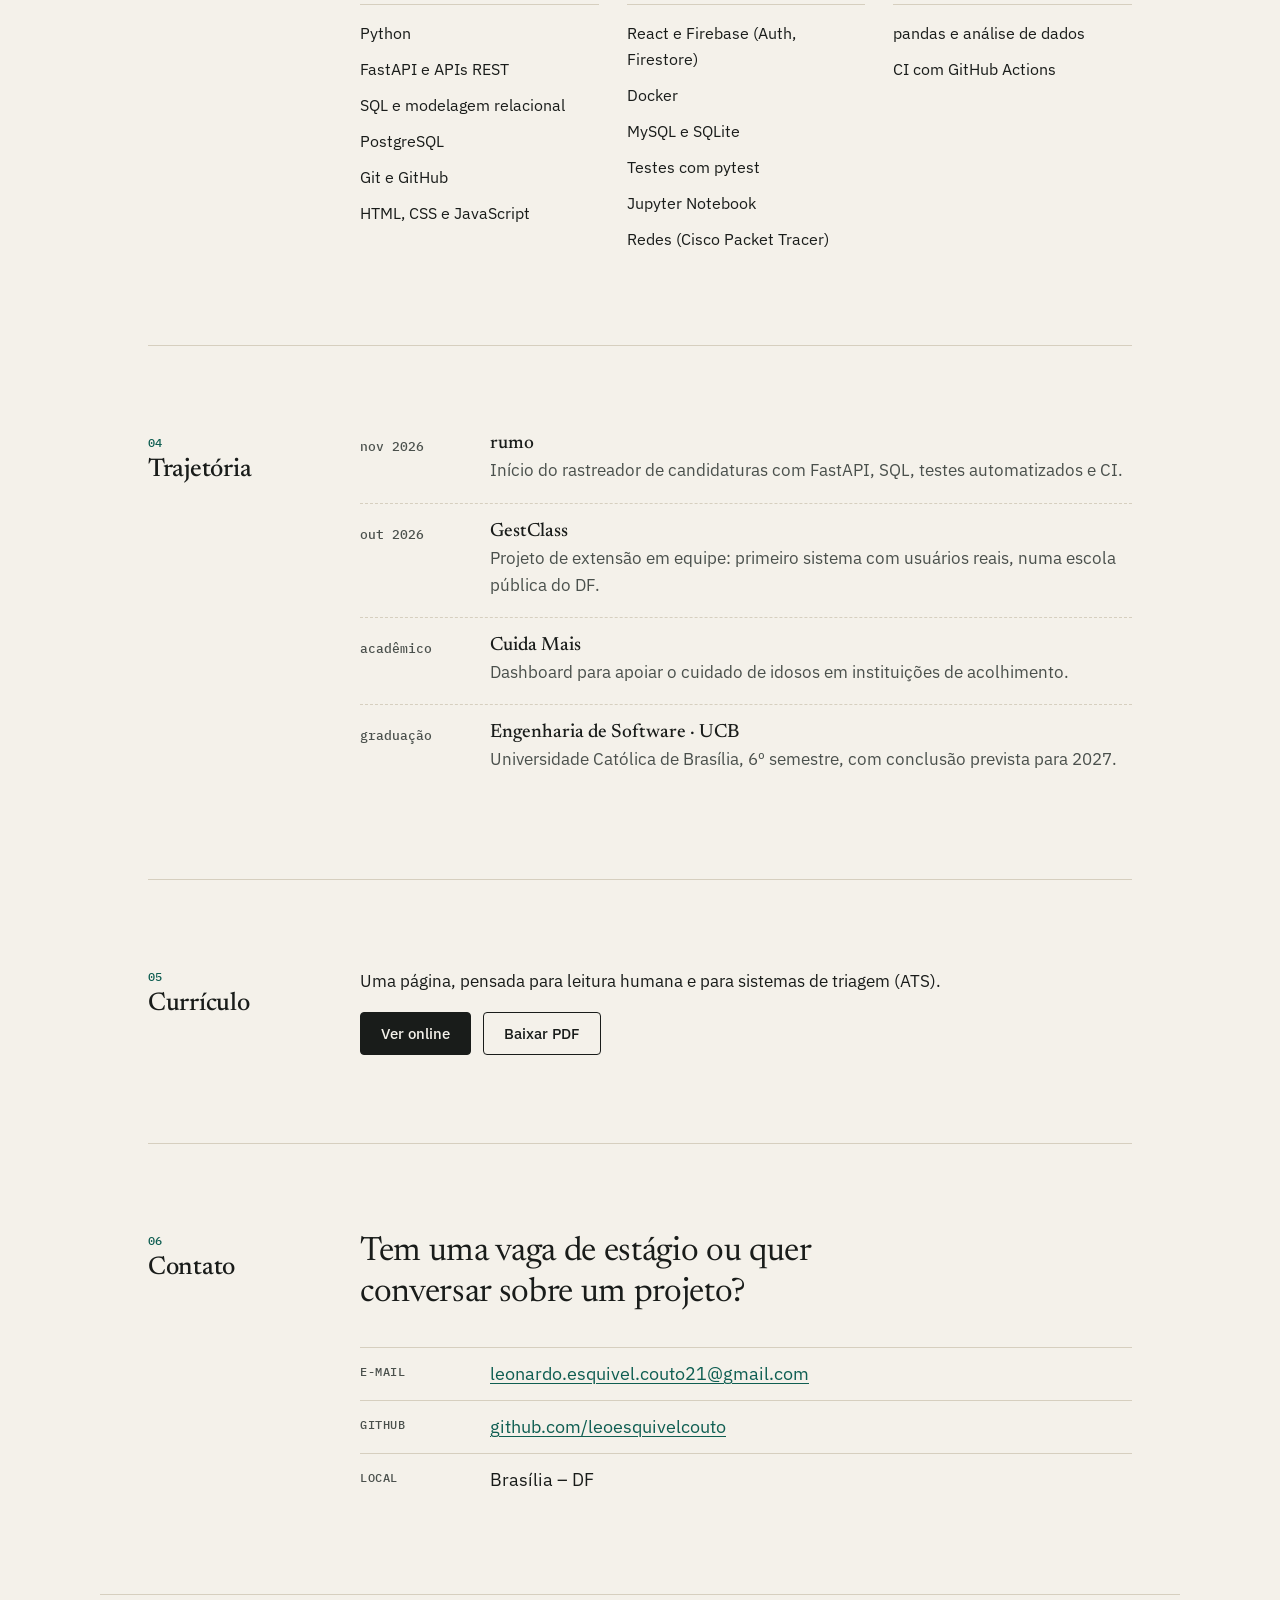
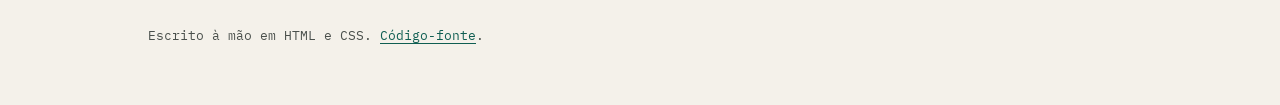
==== commit 66575969: "feat: adiciona o Nautilus ao portfólio e ao currículo Co-Authored-By: Claude Opus 5.5 <noreply@anthr" ====
--- a/index.html
+++ b/index.html
@@ -97,6 +97,23 @@
           <p class="links"><a href="https://github.com/leoesquivelcouto/gestclass">Código no GitHub →</a></p>
         </article>
 
+        <article class="projeto" id="nautilus">
+          <div class="projeto-topo">
+            <h3>Nautilus</h3>
+            <span class="status em-uso">em uso · v1.0</span>
+          </div>
+          <p class="projeto-resumo">Extensão do Chrome que transforma uma lista longa de prompts numa fila de geração
+            de imagens no ChatGPT: cola-se o texto uma vez e cada imagem só é pedida depois que a anterior foi
+            realmente concluída.</p>
+          <div class="caso">
+            <div><h4>Problema</h4><p>Gerar uma série de imagens exigia colar, esperar e conferir prompt por prompt, dezenas de vezes.</p></div>
+            <div><h4>Decisões</h4><p>Parser que não se confunde com números no texto, estado persistido e conclusão confirmada por vários sinais. Na dúvida, pausa.</p></div>
+            <div><h4>Resultado</h4><p>Fila com pausa, retomada e recuperação após recarga, sem duplicar imagens. 18 testes de unidade e teste de integração em CI.</p></div>
+          </div>
+          <ul class="stack" aria-label="Tecnologias"><li>JavaScript</li><li>Chrome Extensions (Manifest V3)</li><li>Node.js</li><li>Playwright</li><li>GitHub Actions</li></ul>
+          <p class="links"><a href="https://github.com/leoesquivelcouto/nautilus">Código no GitHub →</a></p>
+        </article>
+
         <article class="projeto" id="rumo">
           <div class="projeto-topo">
             <h3>rumo</h3>
@@ -113,15 +130,6 @@
           <p class="links"><a href="https://github.com/leoesquivelcouto/rumo">Código no GitHub →</a></p>
         </article>
 
-        <article class="projeto" id="extensoes">
-          <div class="projeto-topo">
-            <h3>Extensões de navegador</h3>
-            <span class="status publicado">concluídas</span>
-          </div>
-          <p class="projeto-resumo">Duas ferramentas de automação: uma gera várias imagens no ChatGPT a partir de
-            um único prompt longo; a outra adiciona recursos ao Cifra Club para facilitar a prática de músicos.</p>
-          <ul class="stack" aria-label="Tecnologias"><li>JavaScript</li><li>HTML</li><li>CSS</li></ul>
-        </article>
 
       </div>
     </section>
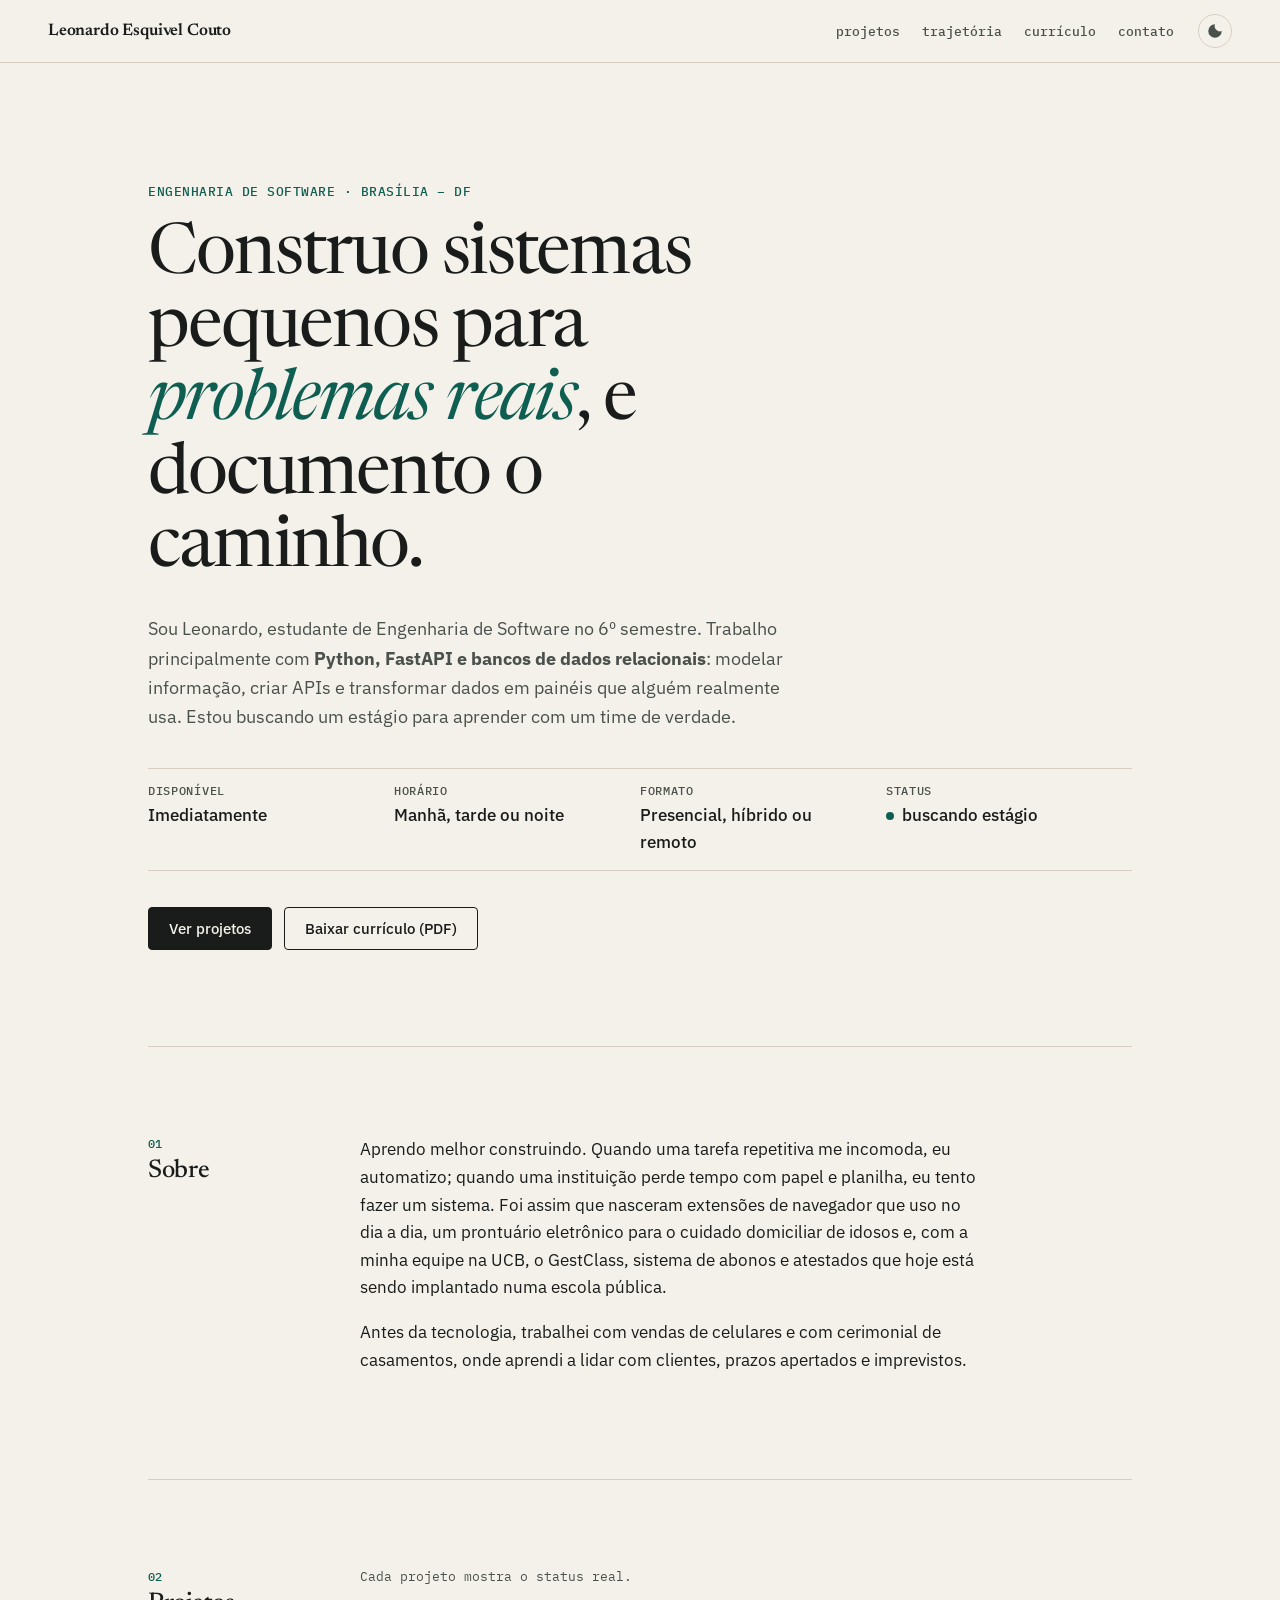
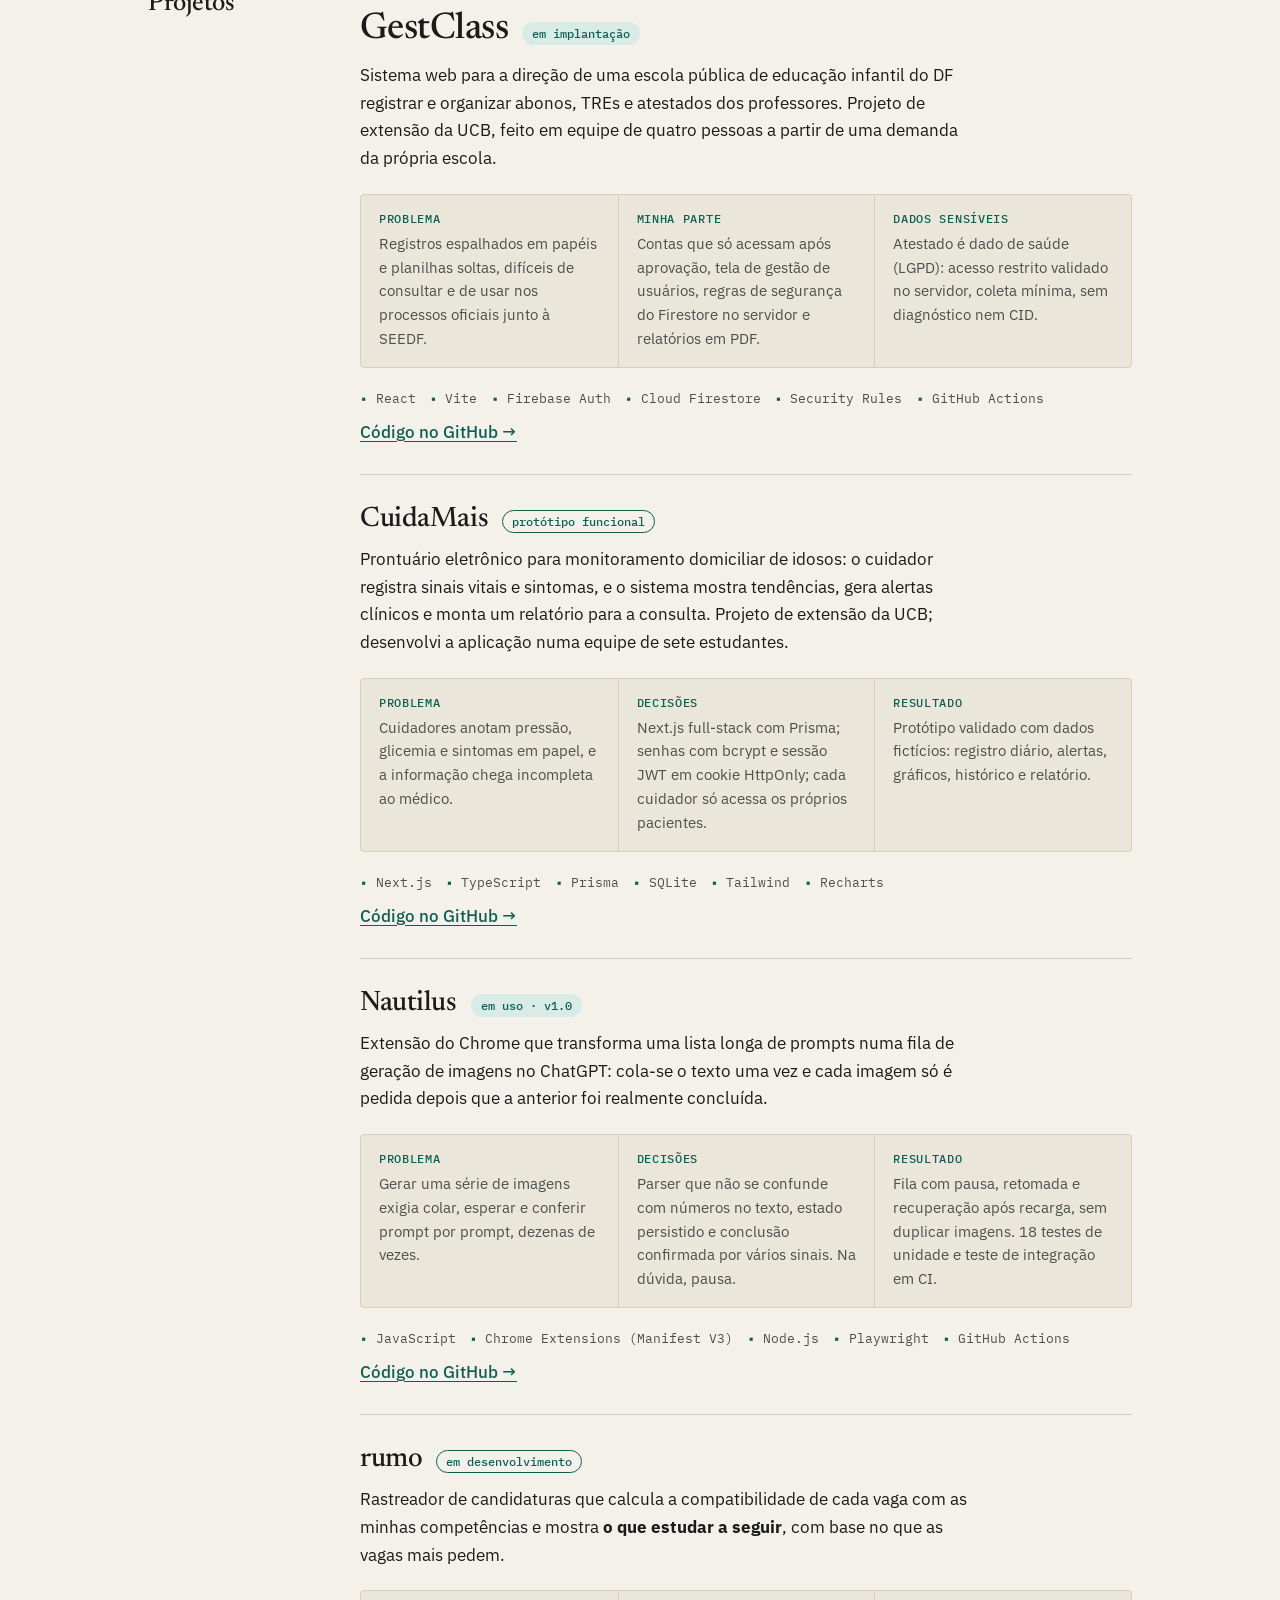
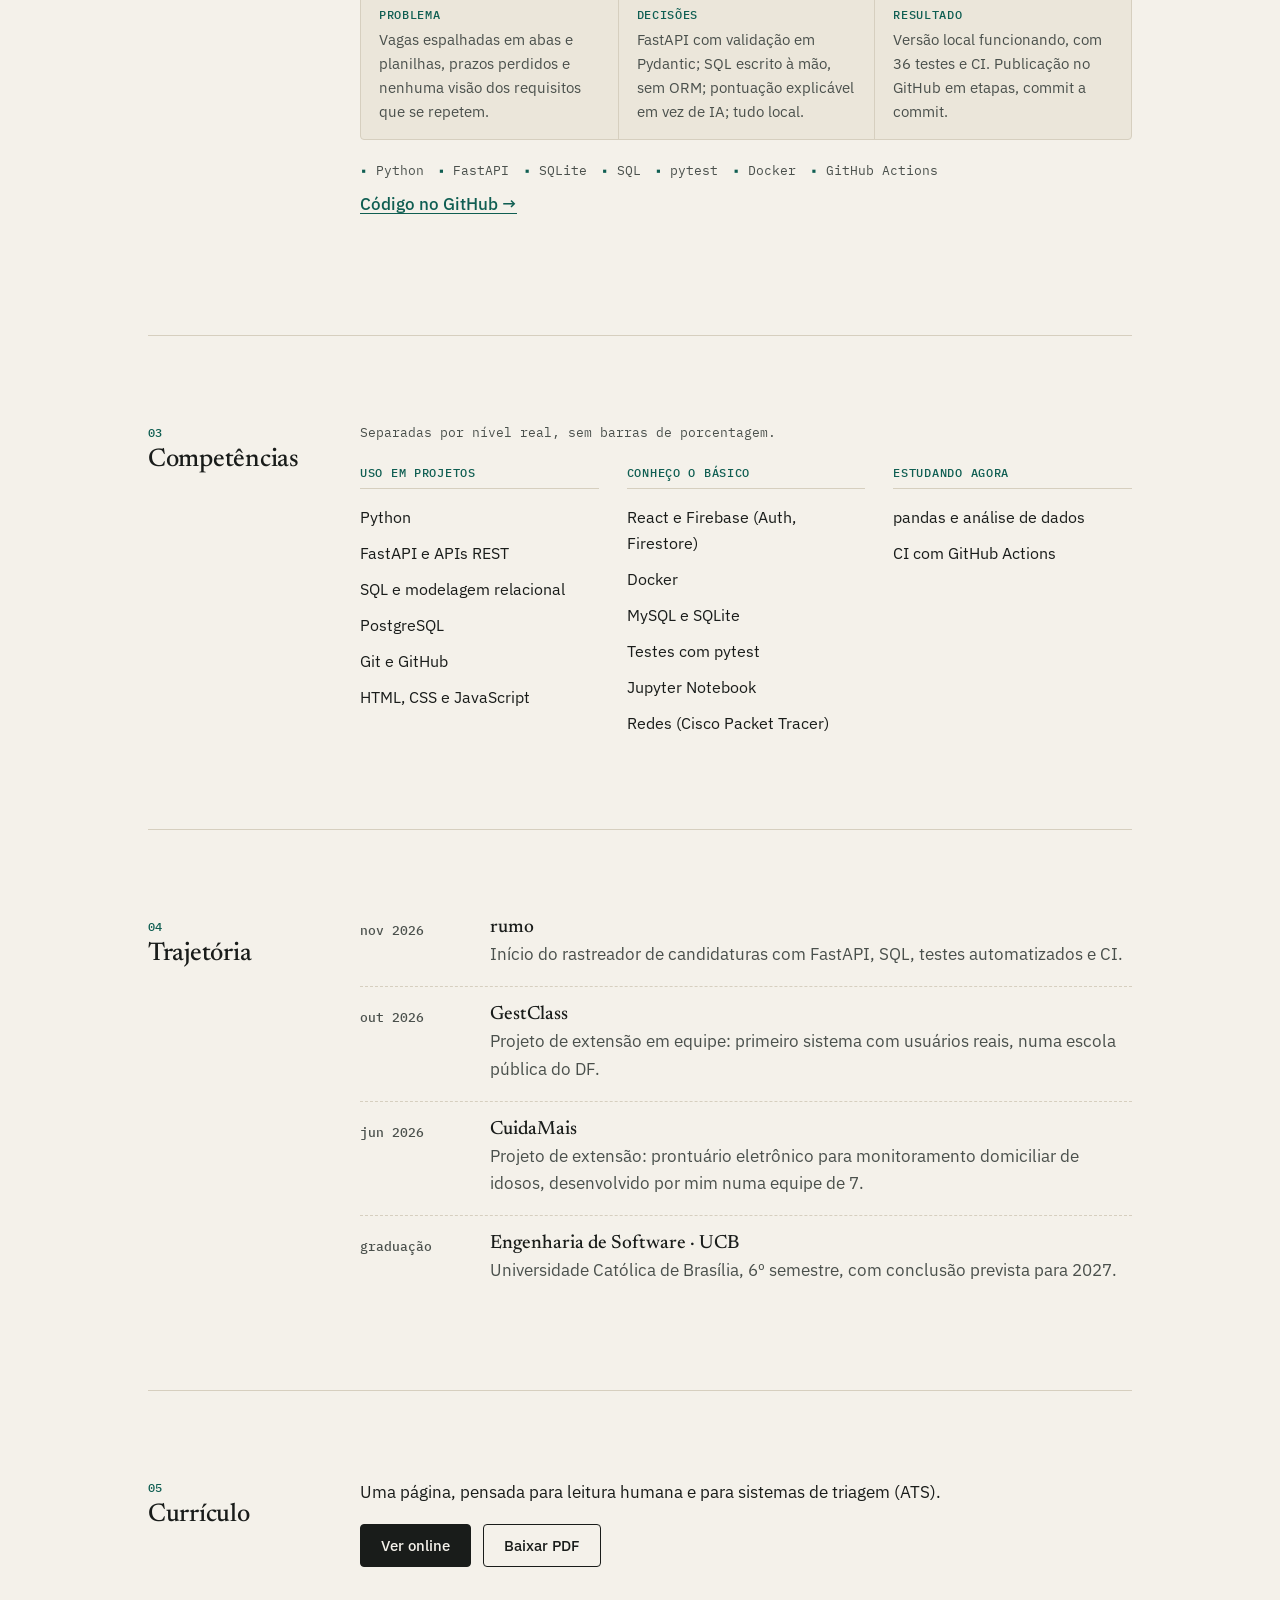
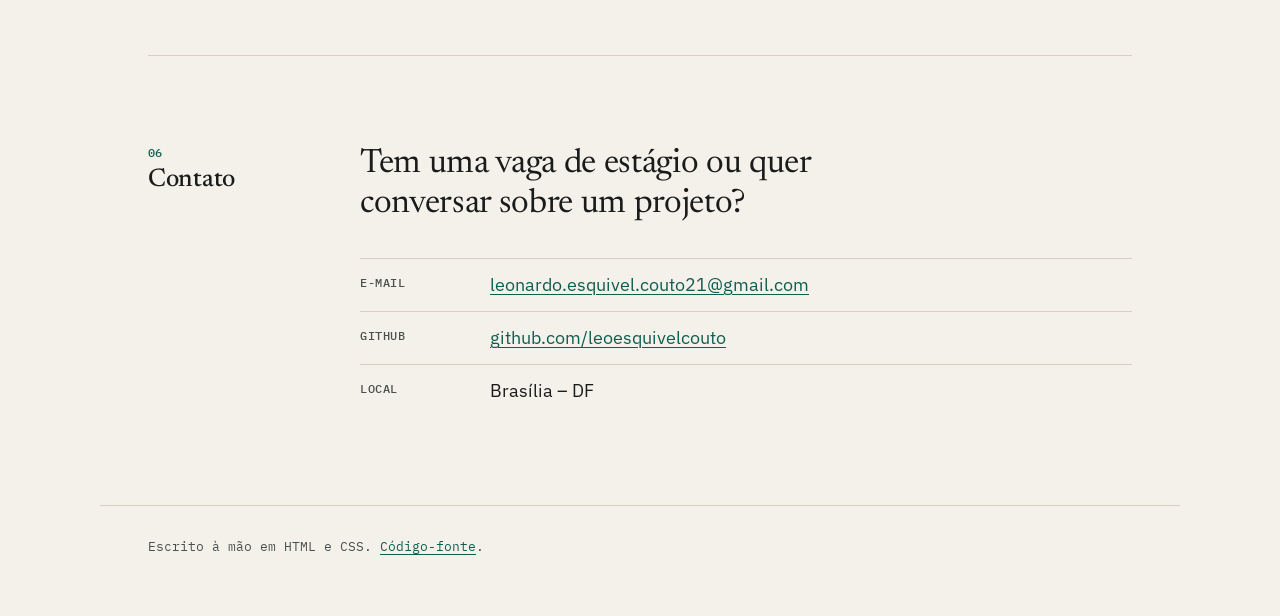
==== commit d302b335: "feat: adiciona o CuidaMais ao portfólio e ao currículo Co-Authored-By: Claude Opus 5.5 <noreply@anth" ====
--- a/index.html
+++ b/index.html
@@ -67,7 +67,7 @@
       <div class="secao-corpo prosa">
         <p>Aprendo melhor construindo. Quando uma tarefa repetitiva me incomoda, eu automatizo; quando
         uma instituição perde tempo com papel e planilha, eu tento fazer um sistema. Foi assim que nasceram
-        extensões de navegador que uso no dia a dia, um painel para lares de idosos e, com a minha equipe na
+        extensões de navegador que uso no dia a dia, um prontuário eletrônico para o cuidado domiciliar de idosos e, com a minha equipe na
         UCB, o GestClass, sistema de abonos e atestados que hoje está sendo implantado numa escola pública.</p>
         <p>Antes da tecnologia, trabalhei com vendas de celulares e com cerimonial de casamentos, onde
         aprendi a lidar com clientes, prazos apertados e imprevistos.</p>
@@ -95,6 +95,23 @@
           </div>
           <ul class="stack" aria-label="Tecnologias"><li>React</li><li>Vite</li><li>Firebase Auth</li><li>Cloud Firestore</li><li>Security Rules</li><li>GitHub Actions</li></ul>
           <p class="links"><a href="https://github.com/leoesquivelcouto/gestclass">Código no GitHub →</a></p>
+        </article>
+
+        <article class="projeto" id="cuidamais">
+          <div class="projeto-topo">
+            <h3>CuidaMais</h3>
+            <span class="status publicado">protótipo funcional</span>
+          </div>
+          <p class="projeto-resumo">Prontuário eletrônico para monitoramento domiciliar de idosos: o cuidador registra
+            sinais vitais e sintomas, e o sistema mostra tendências, gera alertas clínicos e monta um relatório para a
+            consulta. Projeto de extensão da UCB; desenvolvi a aplicação numa equipe de sete estudantes.</p>
+          <div class="caso">
+            <div><h4>Problema</h4><p>Cuidadores anotam pressão, glicemia e sintomas em papel, e a informação chega incompleta ao médico.</p></div>
+            <div><h4>Decisões</h4><p>Next.js full-stack com Prisma; senhas com bcrypt e sessão JWT em cookie HttpOnly; cada cuidador só acessa os próprios pacientes.</p></div>
+            <div><h4>Resultado</h4><p>Protótipo validado com dados fictícios: registro diário, alertas, gráficos, histórico e relatório.</p></div>
+          </div>
+          <ul class="stack" aria-label="Tecnologias"><li>Next.js</li><li>TypeScript</li><li>Prisma</li><li>SQLite</li><li>Tailwind</li><li>Recharts</li></ul>
+          <p class="links"><a href="https://github.com/leoesquivelcouto/cuida-mais">Código no GitHub →</a></p>
         </article>
 
         <article class="projeto" id="nautilus">
@@ -163,7 +180,7 @@
         <ol class="registro">
           <li><time datetime="2026-11">nov 2026</time><div><h3>rumo</h3><p>Início do rastreador de candidaturas com FastAPI, SQL, testes automatizados e CI.</p></div></li>
           <li><time datetime="2026-10">out 2026</time><div><h3>GestClass</h3><p>Projeto de extensão em equipe: primeiro sistema com usuários reais, numa escola pública do DF.</p></div></li>
-          <li><time>acadêmico</time><div><h3>Cuida Mais</h3><p>Dashboard para apoiar o cuidado de idosos em instituições de acolhimento.</p></div></li>
+          <li><time datetime="2026-06">jun 2026</time><div><h3>CuidaMais</h3><p>Projeto de extensão: prontuário eletrônico para monitoramento domiciliar de idosos, desenvolvido por mim numa equipe de 7.</p></div></li>
           <li><time>graduação</time><div><h3>Engenharia de Software · UCB</h3><p>Universidade Católica de Brasília, 6º semestre, com conclusão prevista para 2027.</p></div></li>
         </ol>
       </div>
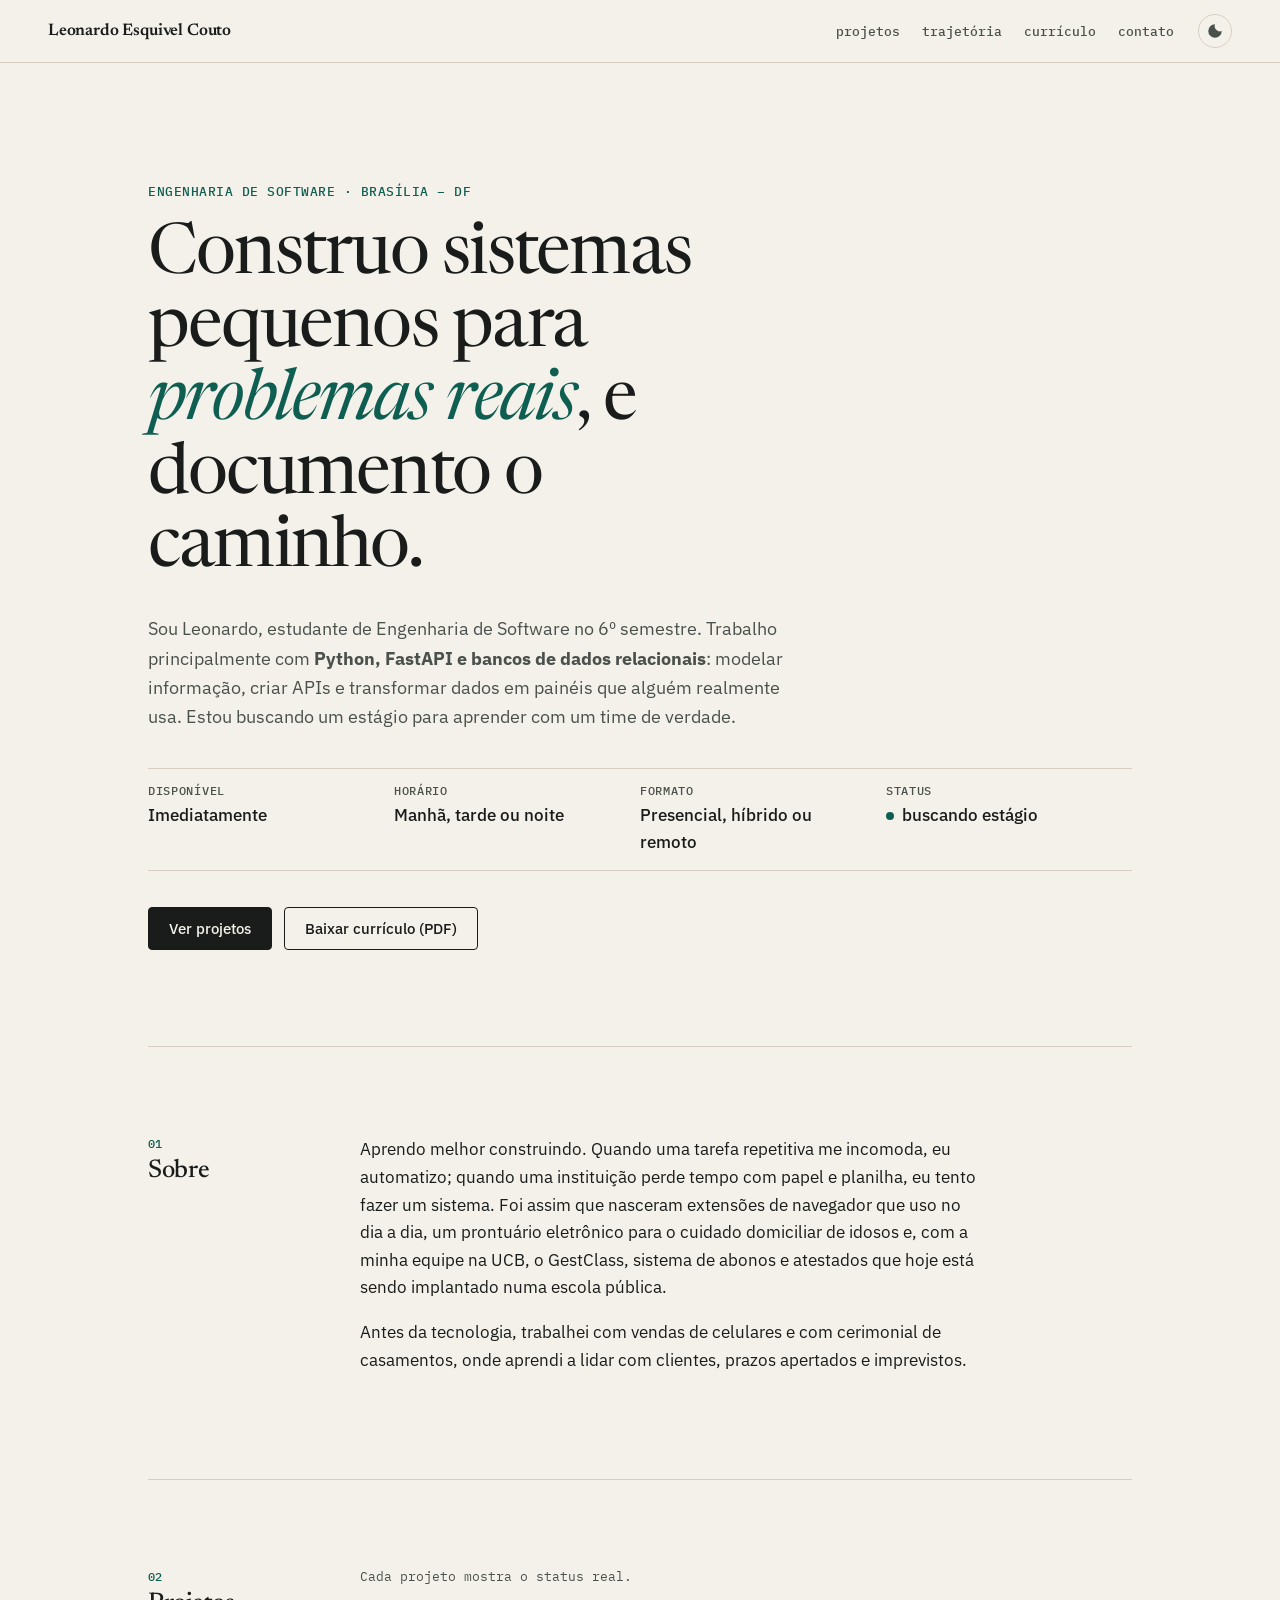
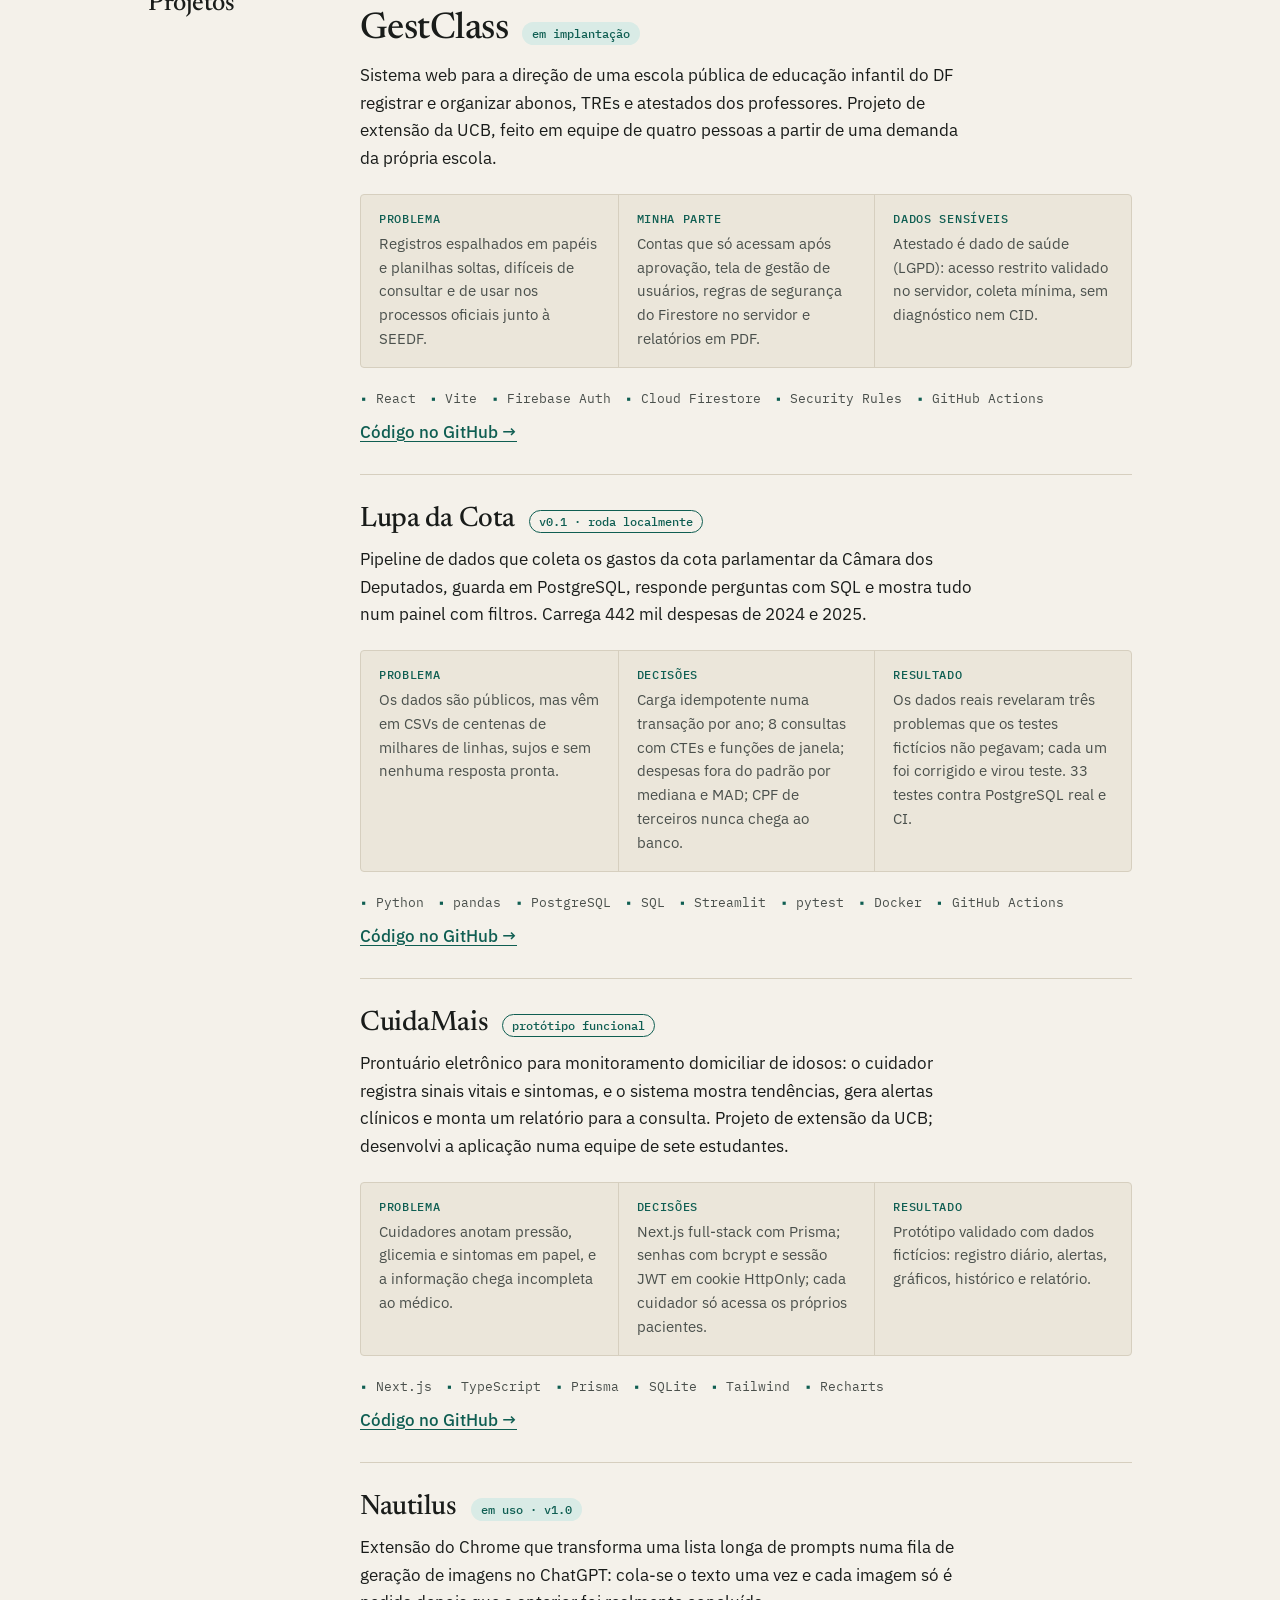
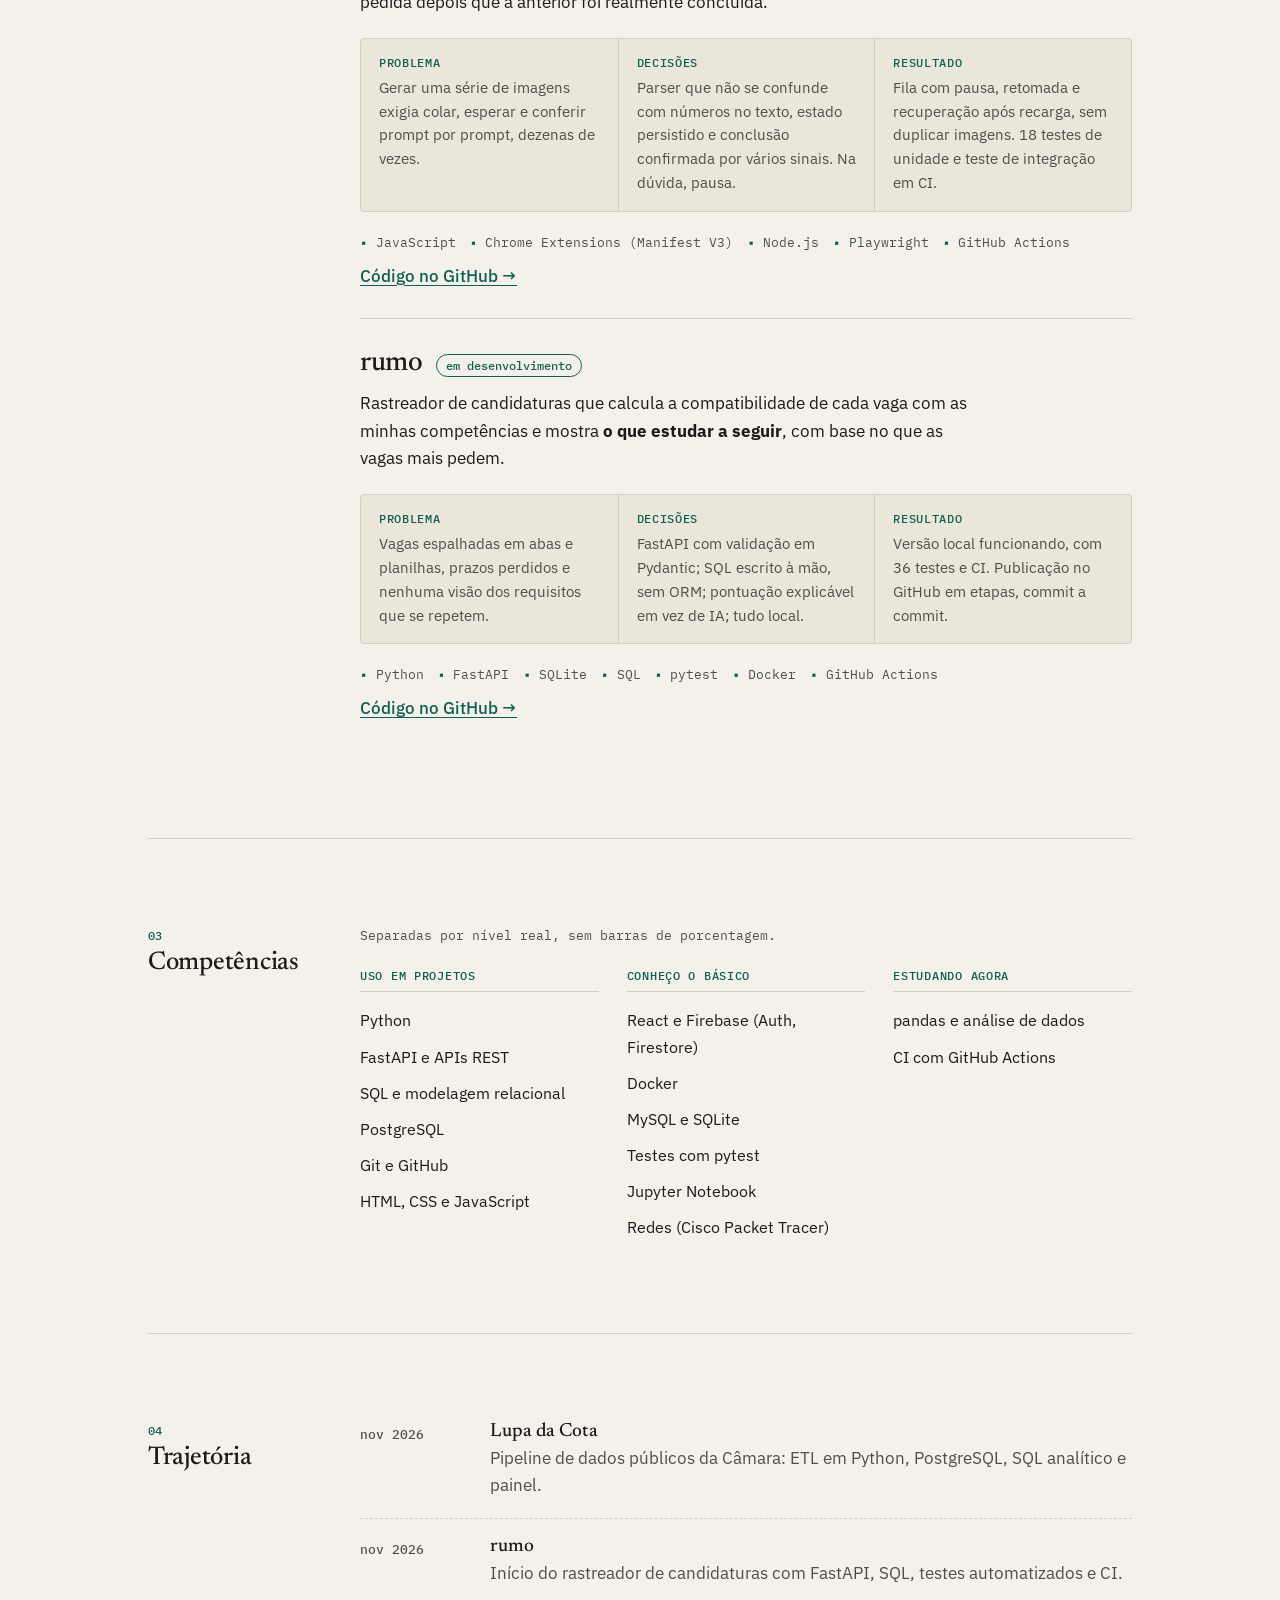
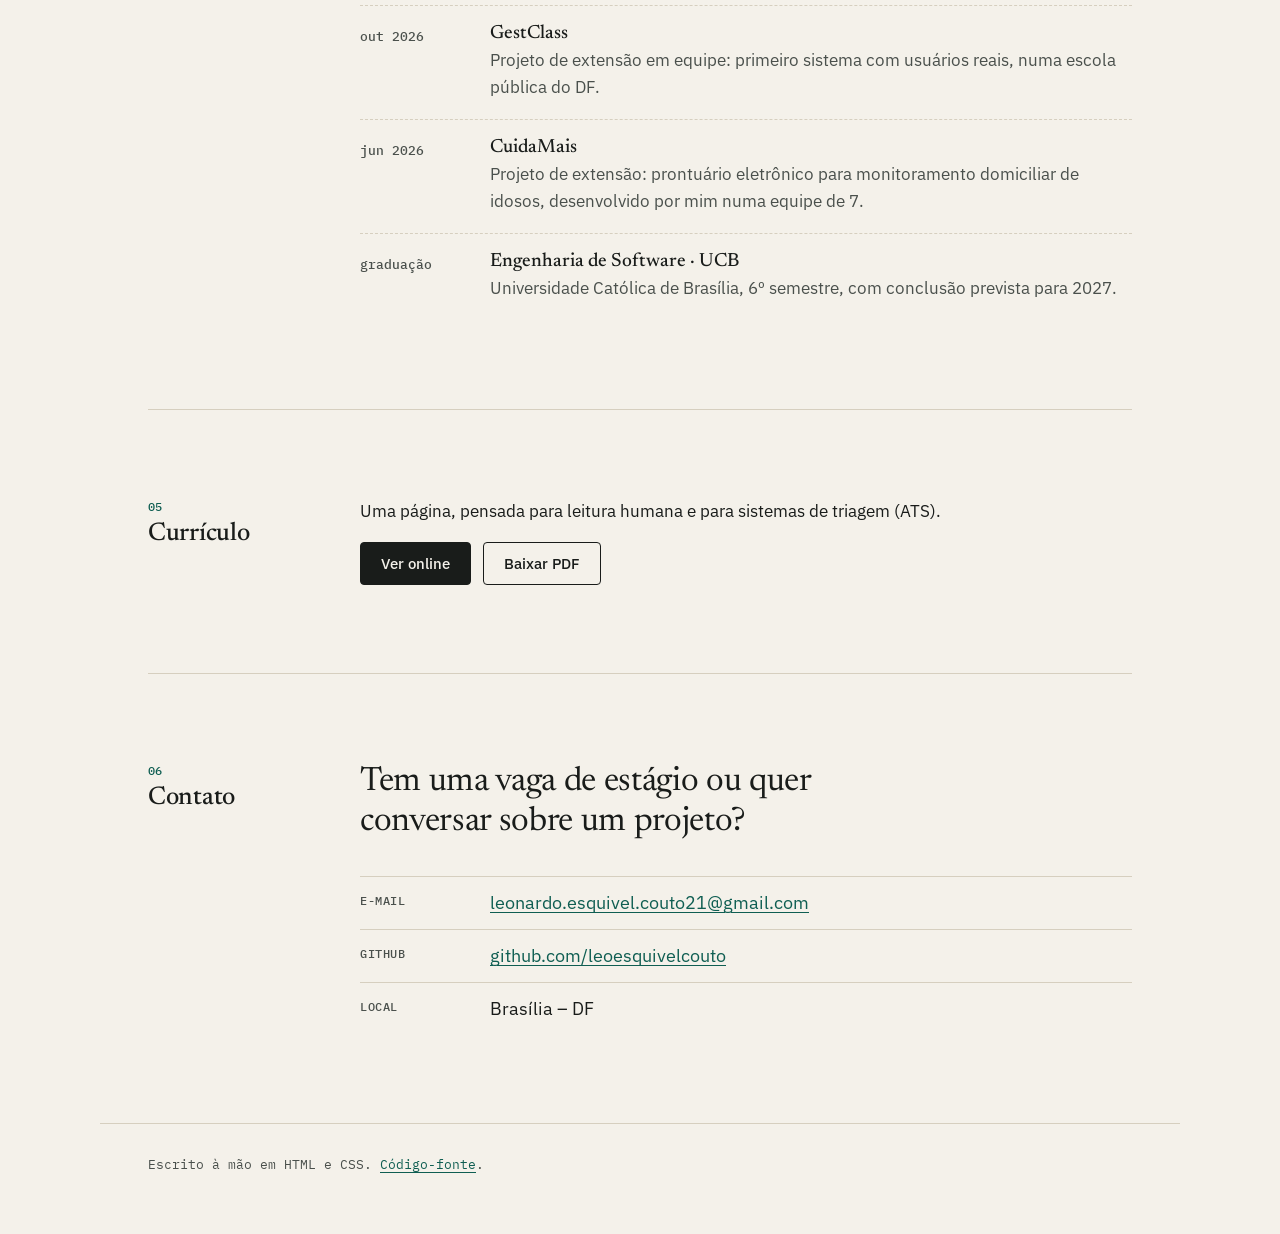
==== commit 13529158: "feat: adiciona a Lupa da Cota ao portfólio e ao currículo Co-Authored-By: Claude Opus 5.5 <noreply@a" ====
--- a/index.html
+++ b/index.html
@@ -97,6 +97,23 @@
           <p class="links"><a href="https://github.com/leoesquivelcouto/gestclass">Código no GitHub →</a></p>
         </article>
 
+        <article class="projeto" id="lupa-da-cota">
+          <div class="projeto-topo">
+            <h3>Lupa da Cota</h3>
+            <span class="status publicado">v0.1 · roda localmente</span>
+          </div>
+          <p class="projeto-resumo">Pipeline de dados que coleta os gastos da cota parlamentar da Câmara dos Deputados,
+            guarda em PostgreSQL, responde perguntas com SQL e mostra tudo num painel com filtros. Carrega 442 mil
+            despesas de 2024 e 2025.</p>
+          <div class="caso">
+            <div><h4>Problema</h4><p>Os dados são públicos, mas vêm em CSVs de centenas de milhares de linhas, sujos e sem nenhuma resposta pronta.</p></div>
+            <div><h4>Decisões</h4><p>Carga idempotente numa transação por ano; 8 consultas com CTEs e funções de janela; despesas fora do padrão por mediana e MAD; CPF de terceiros nunca chega ao banco.</p></div>
+            <div><h4>Resultado</h4><p>Os dados reais revelaram três problemas que os testes fictícios não pegavam; cada um foi corrigido e virou teste. 33 testes contra PostgreSQL real e CI.</p></div>
+          </div>
+          <ul class="stack" aria-label="Tecnologias"><li>Python</li><li>pandas</li><li>PostgreSQL</li><li>SQL</li><li>Streamlit</li><li>pytest</li><li>Docker</li><li>GitHub Actions</li></ul>
+          <p class="links"><a href="https://github.com/leoesquivelcouto/lupa-da-cota">Código no GitHub →</a></p>
+        </article>
+
         <article class="projeto" id="cuidamais">
           <div class="projeto-topo">
             <h3>CuidaMais</h3>
@@ -178,6 +195,7 @@
       <header class="secao-cabeca"><span class="num">04</span><h2 id="t-traj">Trajetória</h2></header>
       <div class="secao-corpo">
         <ol class="registro">
+          <li><time datetime="2026-11">nov 2026</time><div><h3>Lupa da Cota</h3><p>Pipeline de dados públicos da Câmara: ETL em Python, PostgreSQL, SQL analítico e painel.</p></div></li>
           <li><time datetime="2026-11">nov 2026</time><div><h3>rumo</h3><p>Início do rastreador de candidaturas com FastAPI, SQL, testes automatizados e CI.</p></div></li>
           <li><time datetime="2026-10">out 2026</time><div><h3>GestClass</h3><p>Projeto de extensão em equipe: primeiro sistema com usuários reais, numa escola pública do DF.</p></div></li>
           <li><time datetime="2026-06">jun 2026</time><div><h3>CuidaMais</h3><p>Projeto de extensão: prontuário eletrônico para monitoramento domiciliar de idosos, desenvolvido por mim numa equipe de 7.</p></div></li>
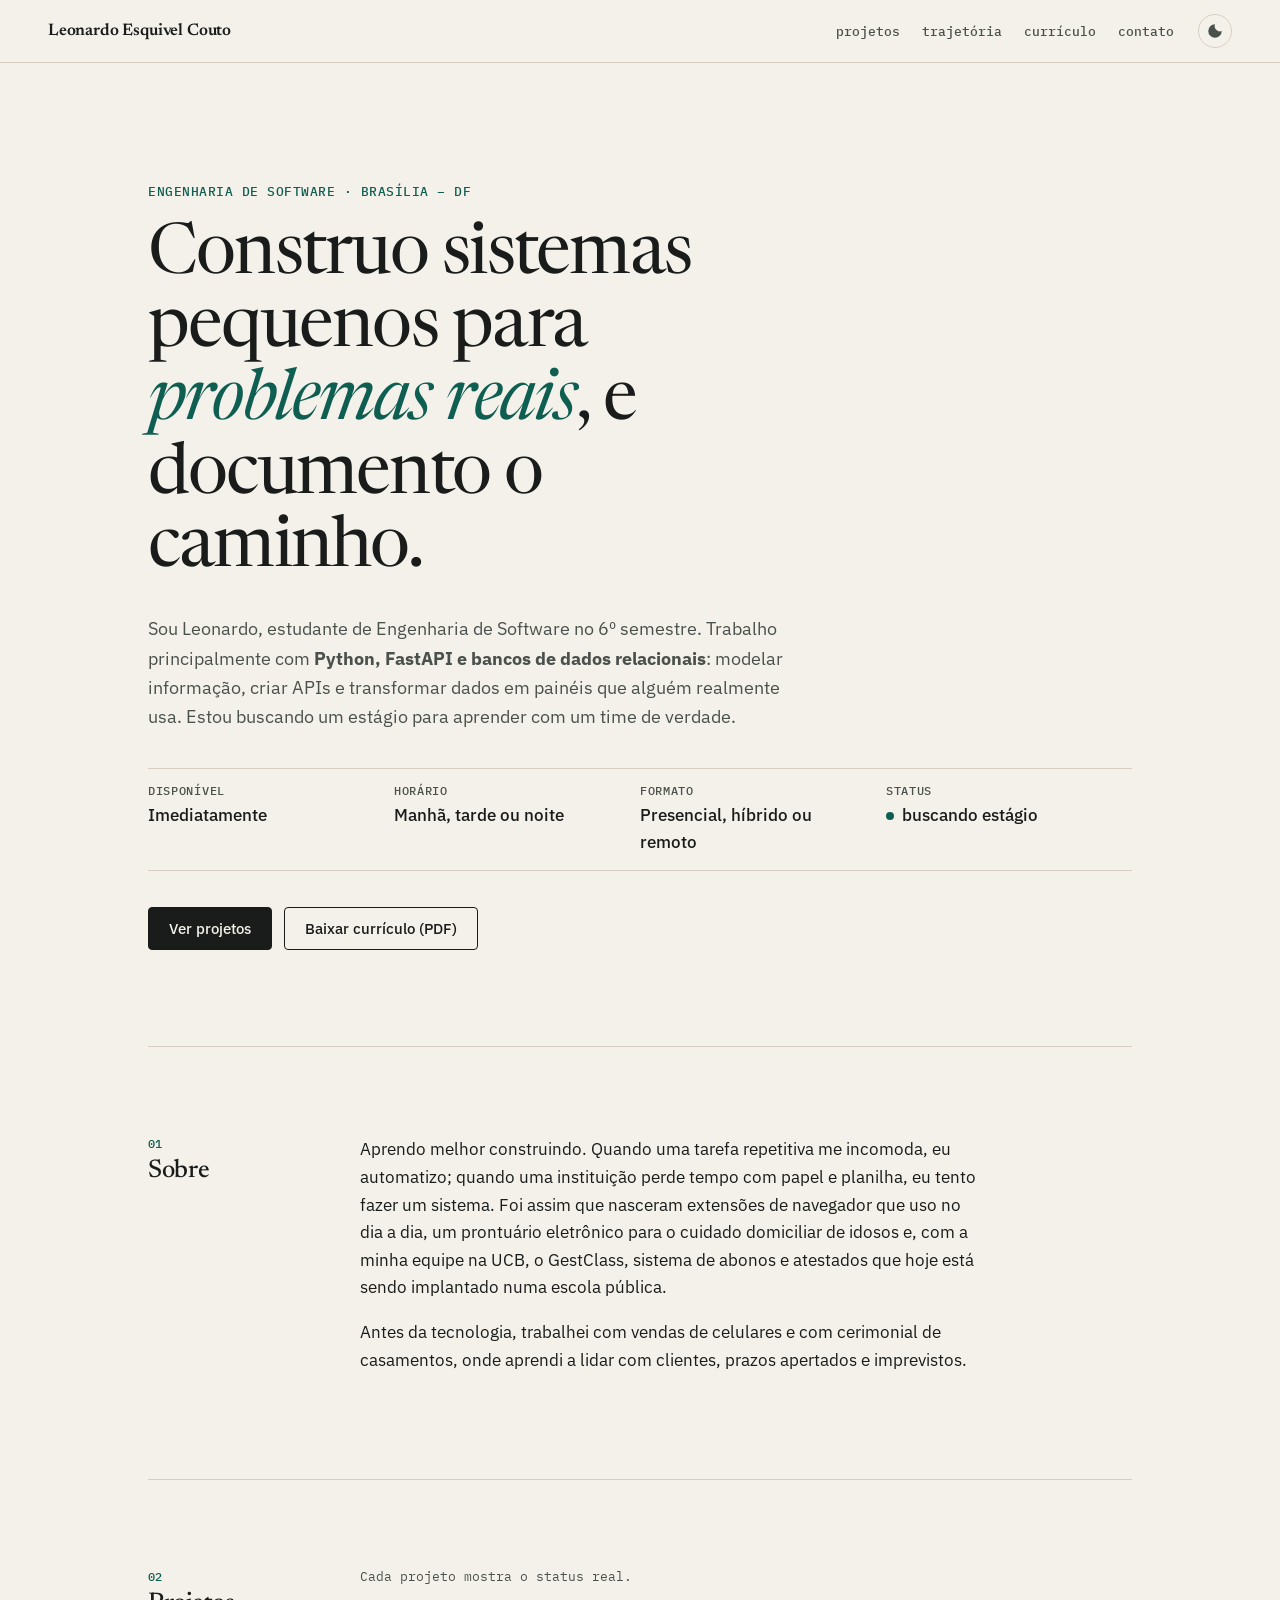
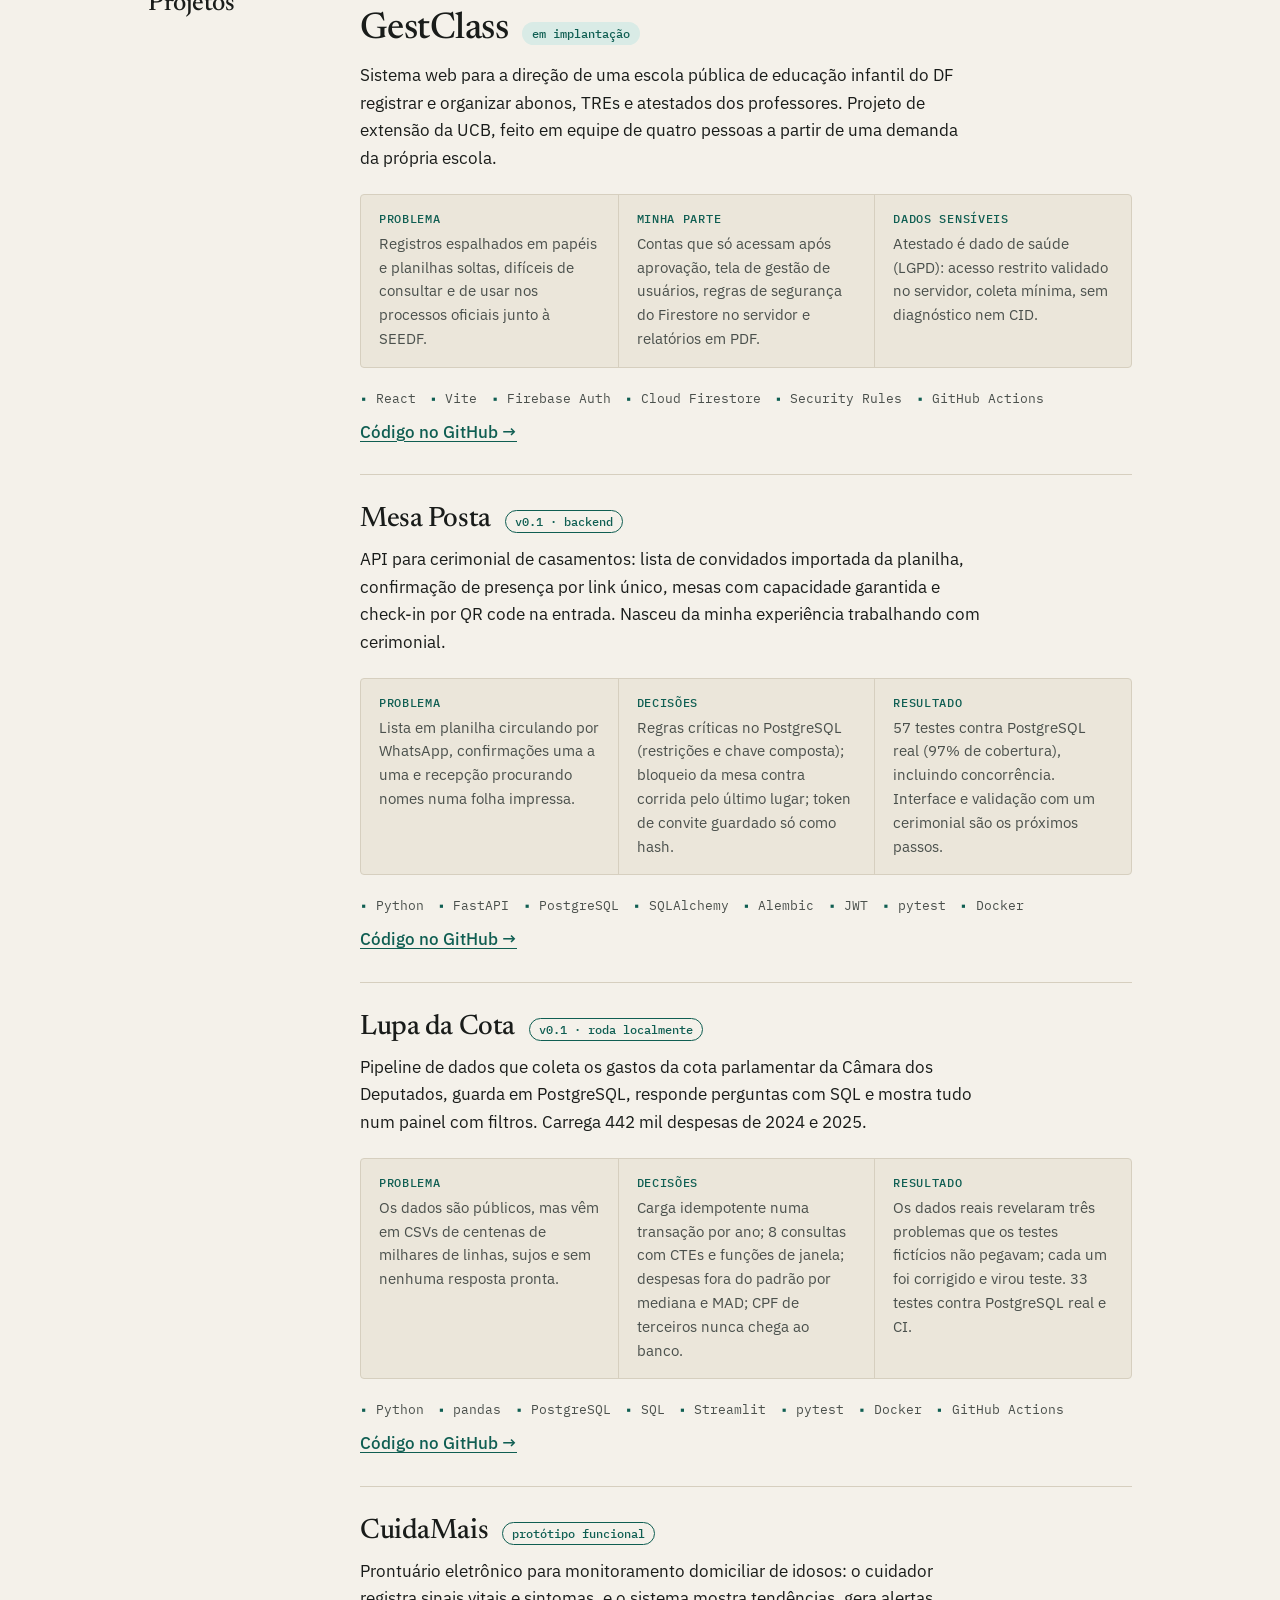
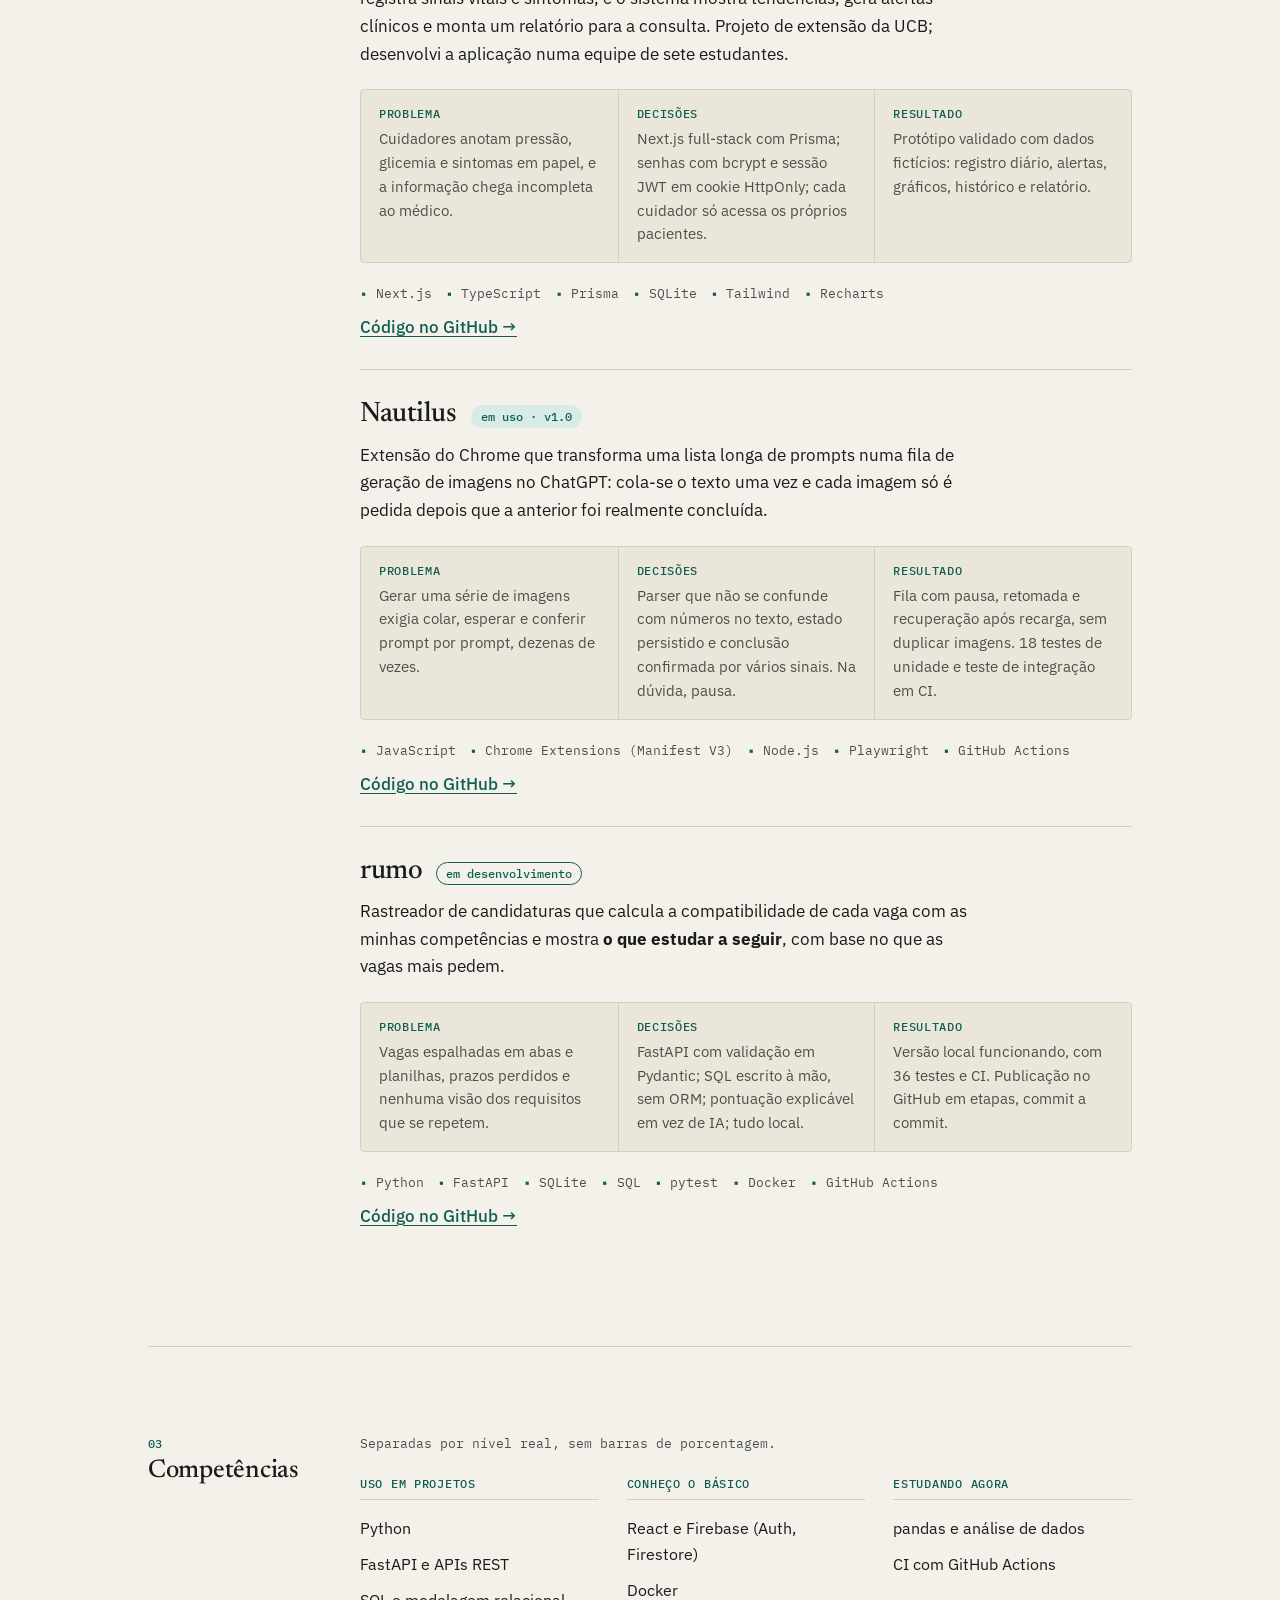
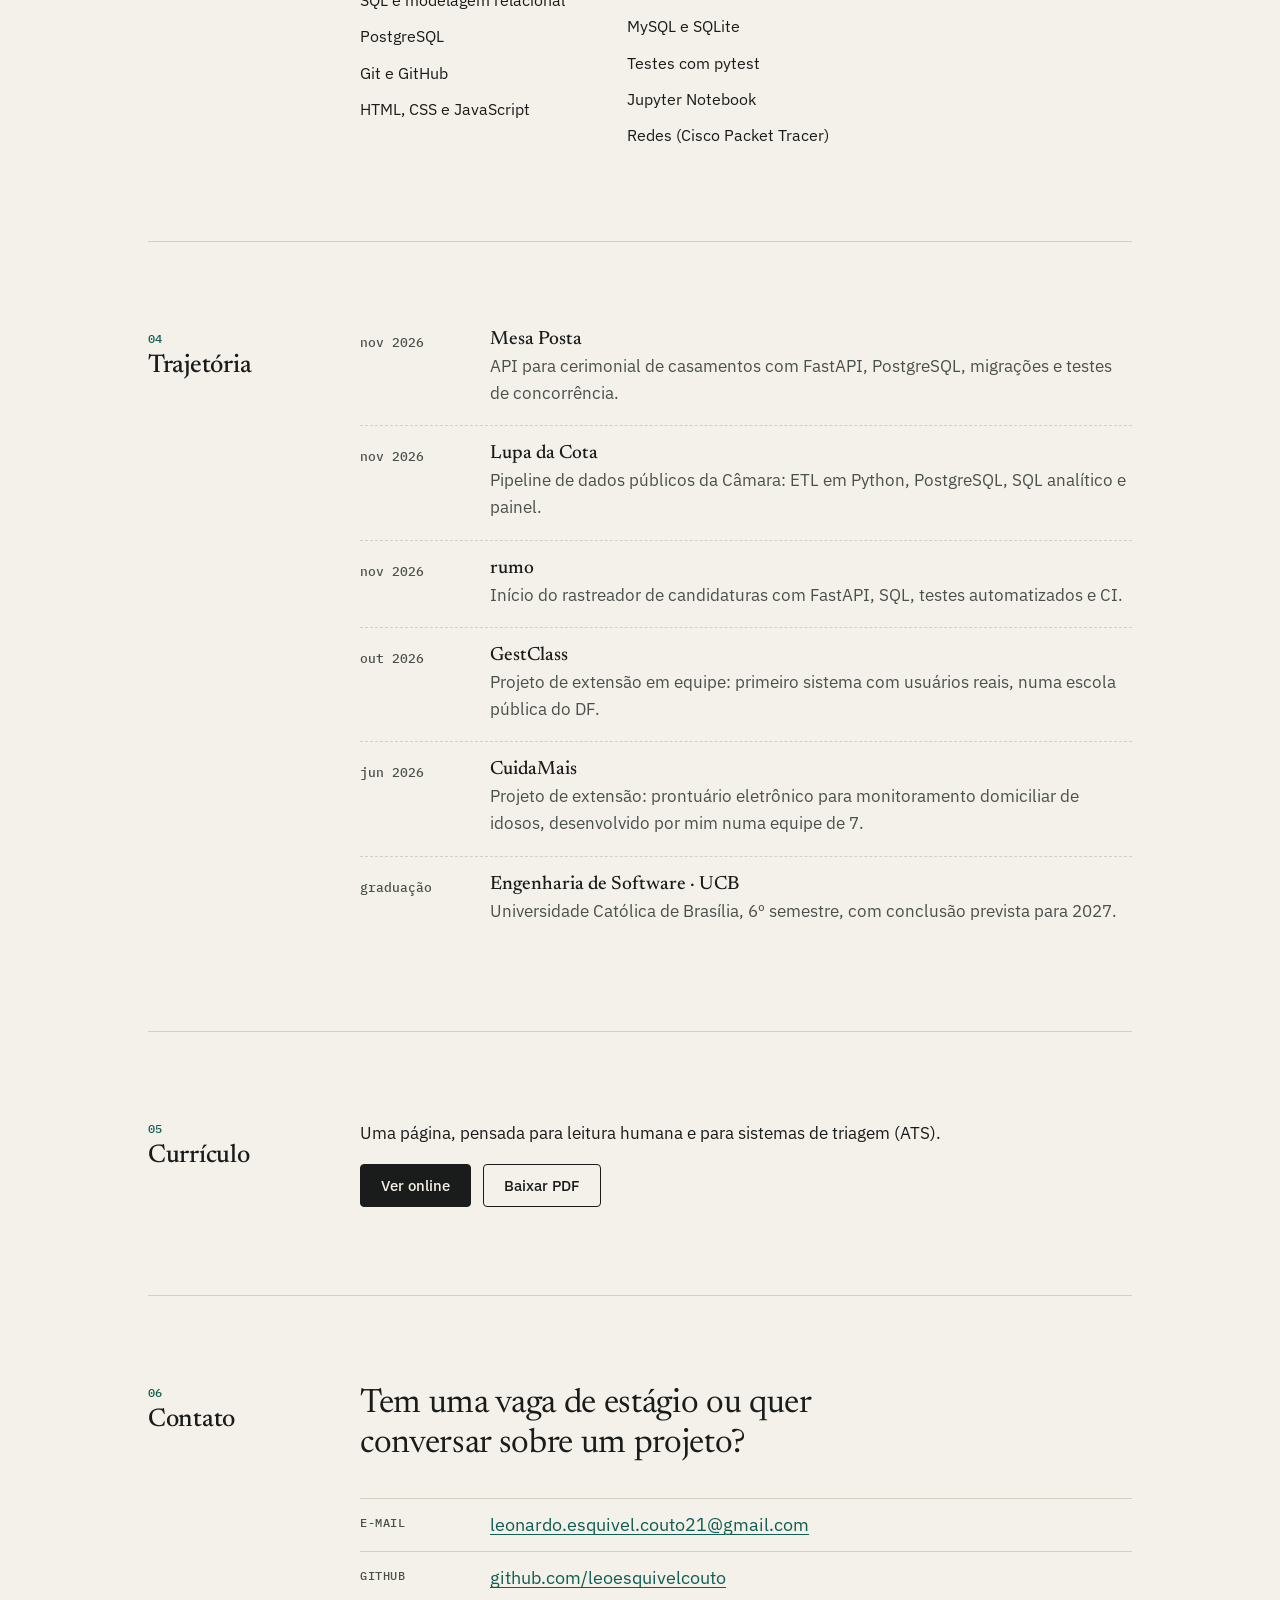
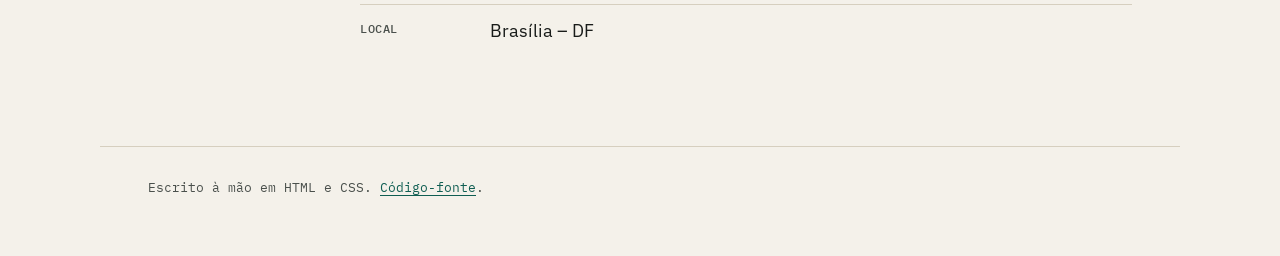
==== commit af115162: "feat: adiciona a Mesa Posta ao portfólio e ao currículo; agrupa projetos menores Co-Authored-By: Cla" ====
--- a/index.html
+++ b/index.html
@@ -97,6 +97,23 @@
           <p class="links"><a href="https://github.com/leoesquivelcouto/gestclass">Código no GitHub →</a></p>
         </article>
 
+        <article class="projeto" id="mesa-posta">
+          <div class="projeto-topo">
+            <h3>Mesa Posta</h3>
+            <span class="status publicado">v0.1 · backend</span>
+          </div>
+          <p class="projeto-resumo">API para cerimonial de casamentos: lista de convidados importada da planilha,
+            confirmação de presença por link único, mesas com capacidade garantida e check-in por QR code na
+            entrada. Nasceu da minha experiência trabalhando com cerimonial.</p>
+          <div class="caso">
+            <div><h4>Problema</h4><p>Lista em planilha circulando por WhatsApp, confirmações uma a uma e recepção procurando nomes numa folha impressa.</p></div>
+            <div><h4>Decisões</h4><p>Regras críticas no PostgreSQL (restrições e chave composta); bloqueio da mesa contra corrida pelo último lugar; token de convite guardado só como hash.</p></div>
+            <div><h4>Resultado</h4><p>57 testes contra PostgreSQL real (97% de cobertura), incluindo concorrência. Interface e validação com um cerimonial são os próximos passos.</p></div>
+          </div>
+          <ul class="stack" aria-label="Tecnologias"><li>Python</li><li>FastAPI</li><li>PostgreSQL</li><li>SQLAlchemy</li><li>Alembic</li><li>JWT</li><li>pytest</li><li>Docker</li></ul>
+          <p class="links"><a href="https://github.com/leoesquivelcouto/mesa-posta">Código no GitHub →</a></p>
+        </article>
+
         <article class="projeto" id="lupa-da-cota">
           <div class="projeto-topo">
             <h3>Lupa da Cota</h3>
@@ -195,6 +212,7 @@
       <header class="secao-cabeca"><span class="num">04</span><h2 id="t-traj">Trajetória</h2></header>
       <div class="secao-corpo">
         <ol class="registro">
+          <li><time datetime="2026-11">nov 2026</time><div><h3>Mesa Posta</h3><p>API para cerimonial de casamentos com FastAPI, PostgreSQL, migrações e testes de concorrência.</p></div></li>
           <li><time datetime="2026-11">nov 2026</time><div><h3>Lupa da Cota</h3><p>Pipeline de dados públicos da Câmara: ETL em Python, PostgreSQL, SQL analítico e painel.</p></div></li>
           <li><time datetime="2026-11">nov 2026</time><div><h3>rumo</h3><p>Início do rastreador de candidaturas com FastAPI, SQL, testes automatizados e CI.</p></div></li>
           <li><time datetime="2026-10">out 2026</time><div><h3>GestClass</h3><p>Projeto de extensão em equipe: primeiro sistema com usuários reais, numa escola pública do DF.</p></div></li>
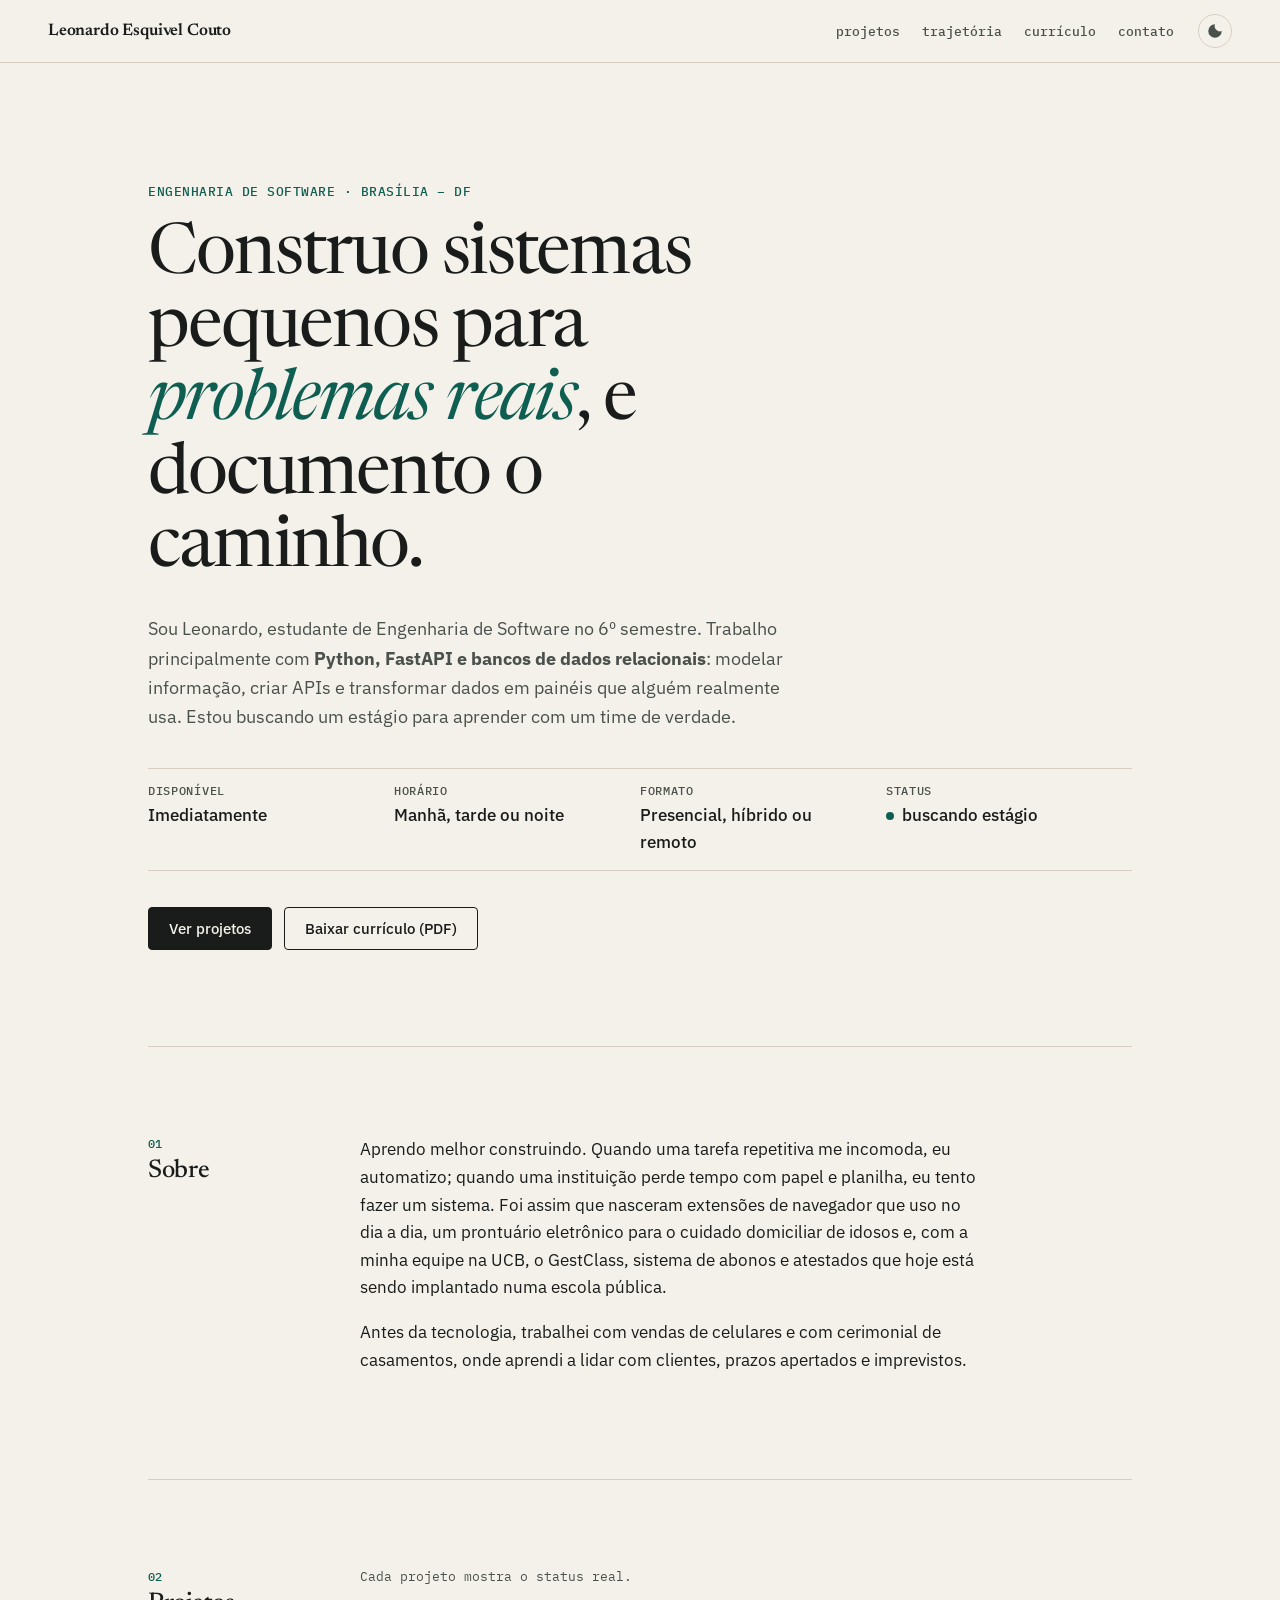
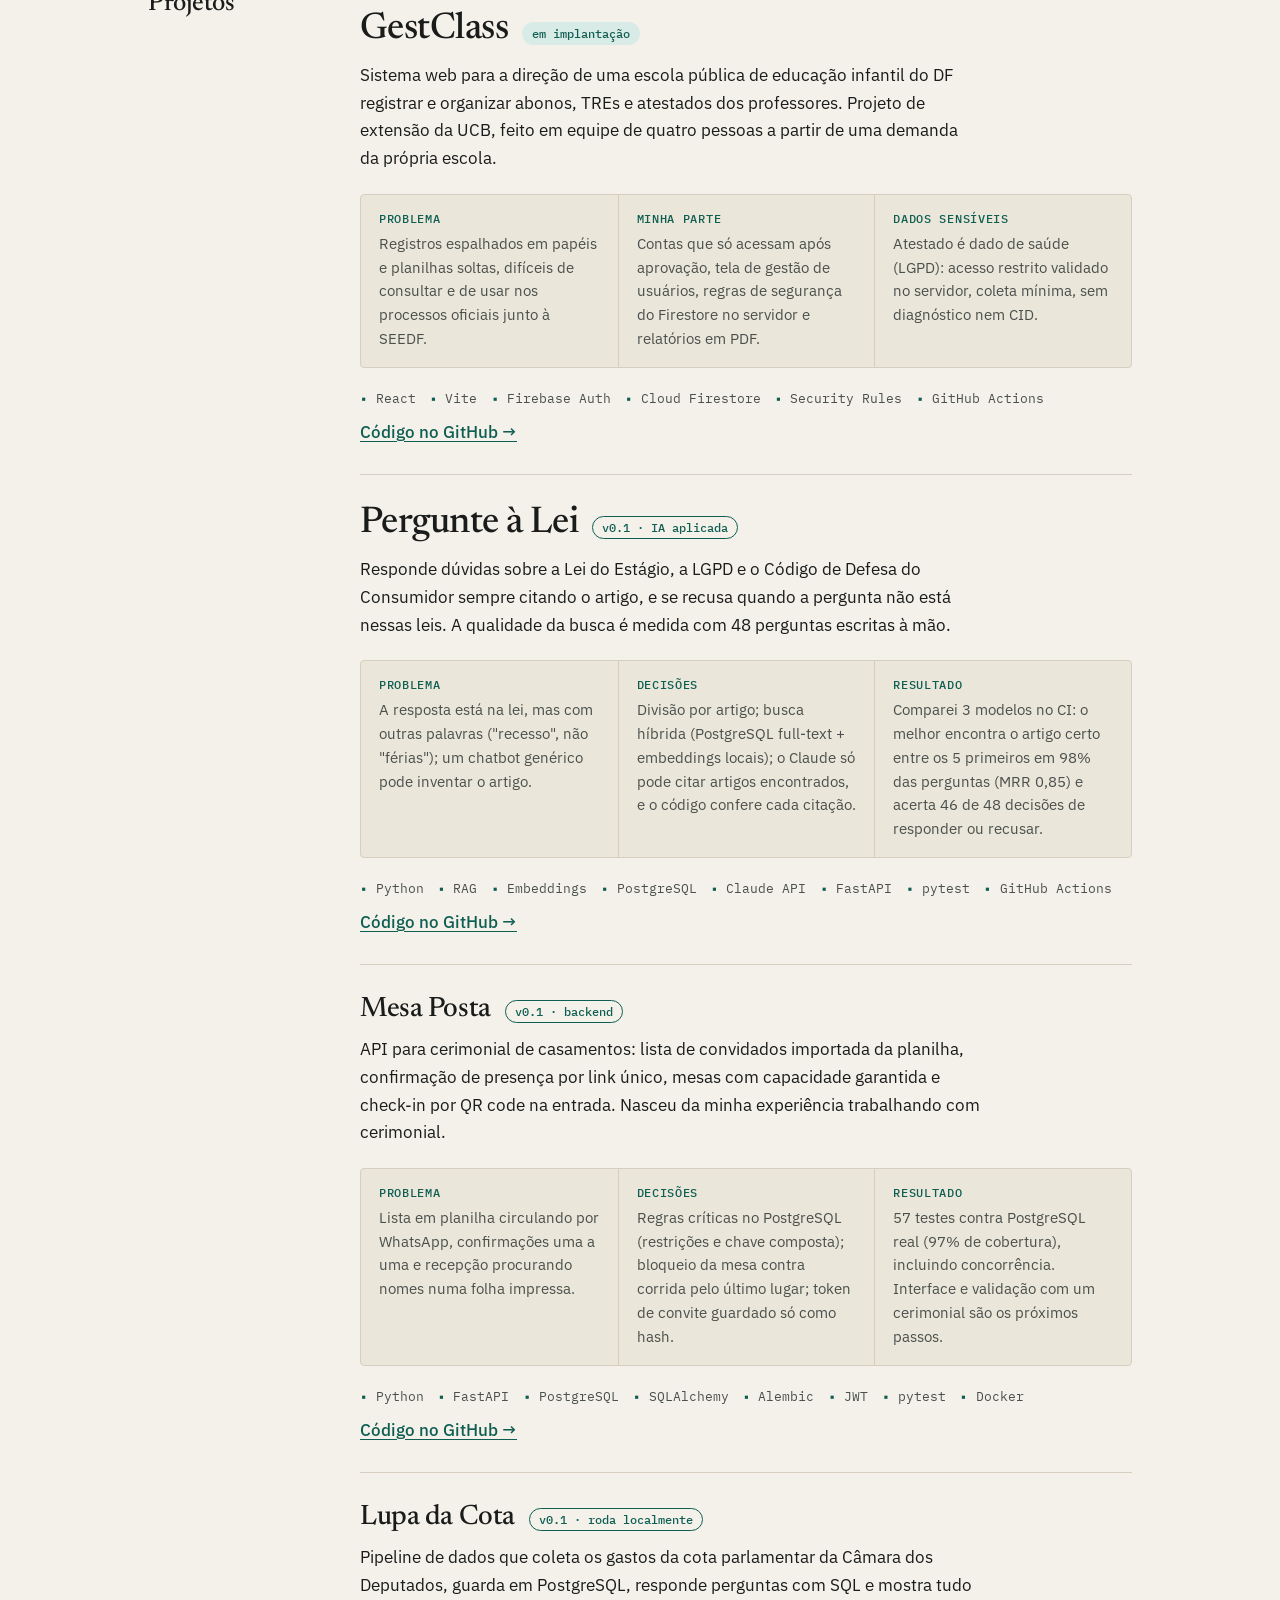
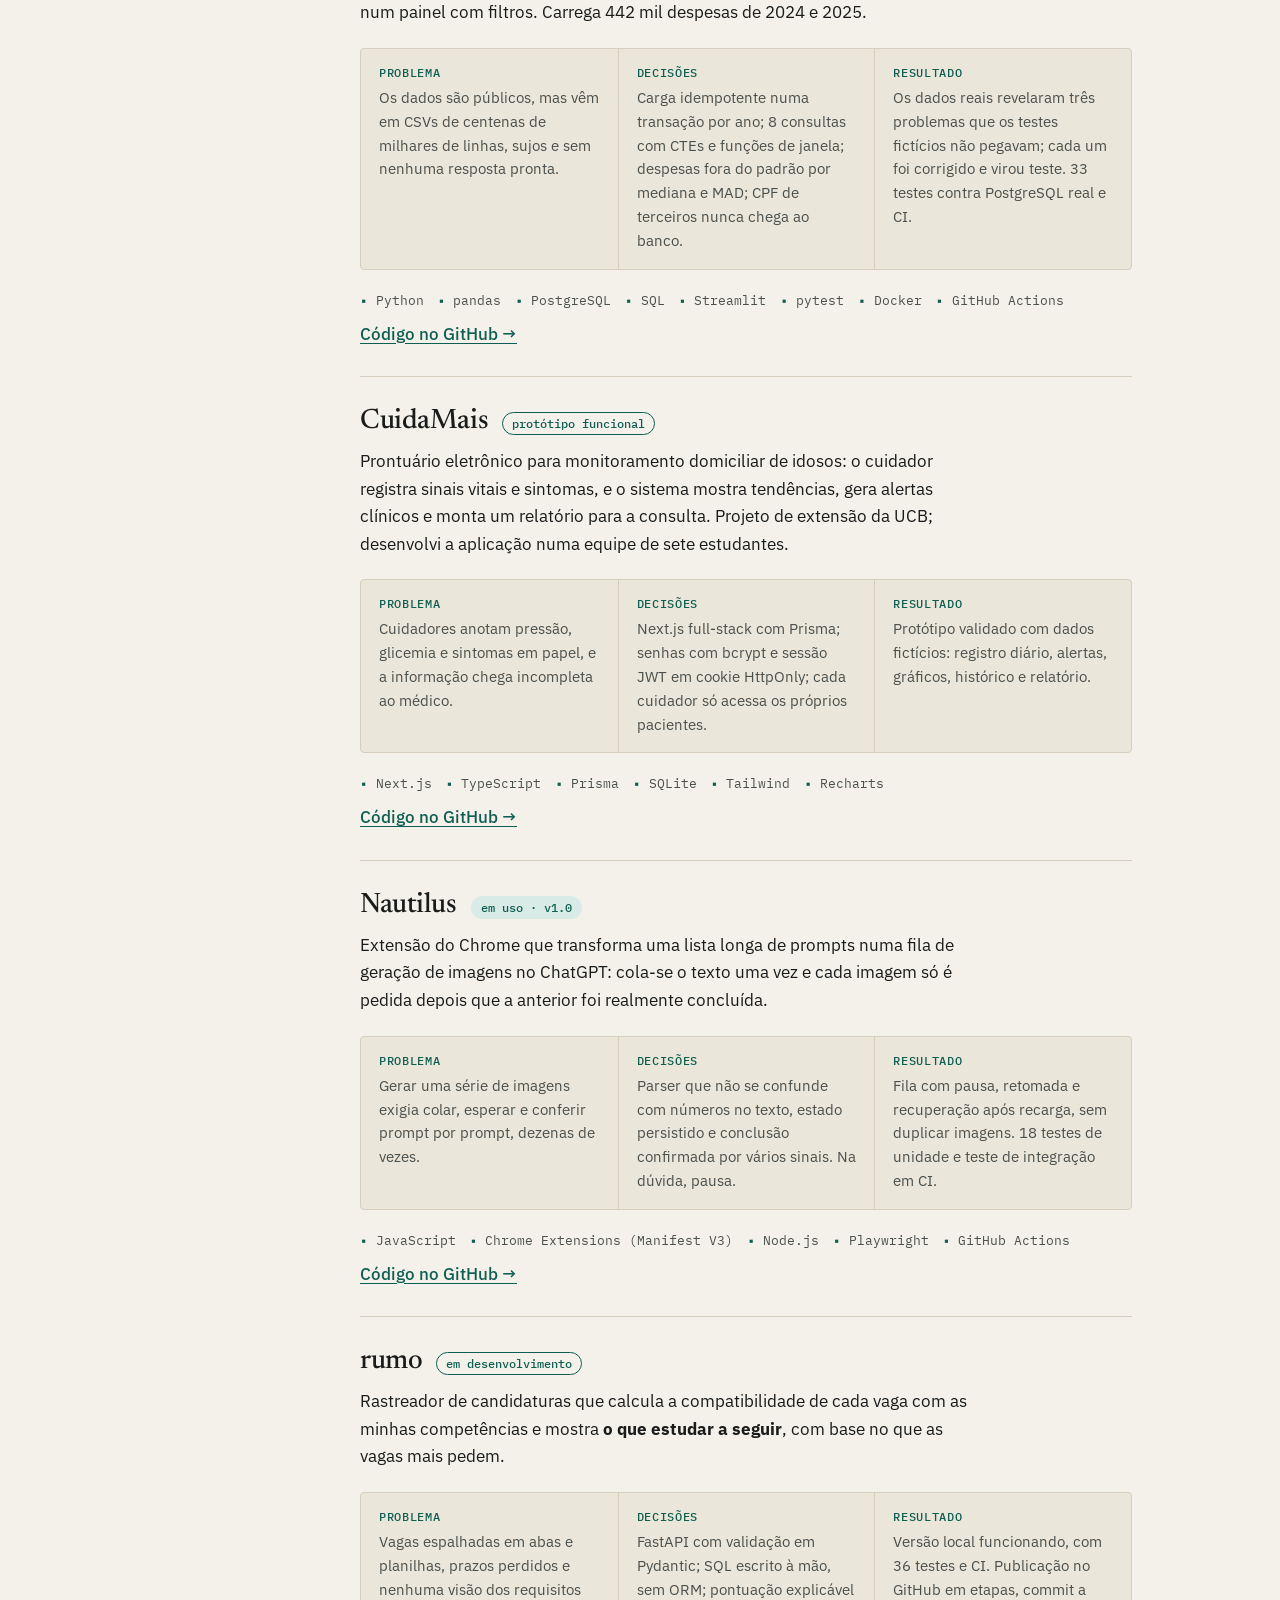
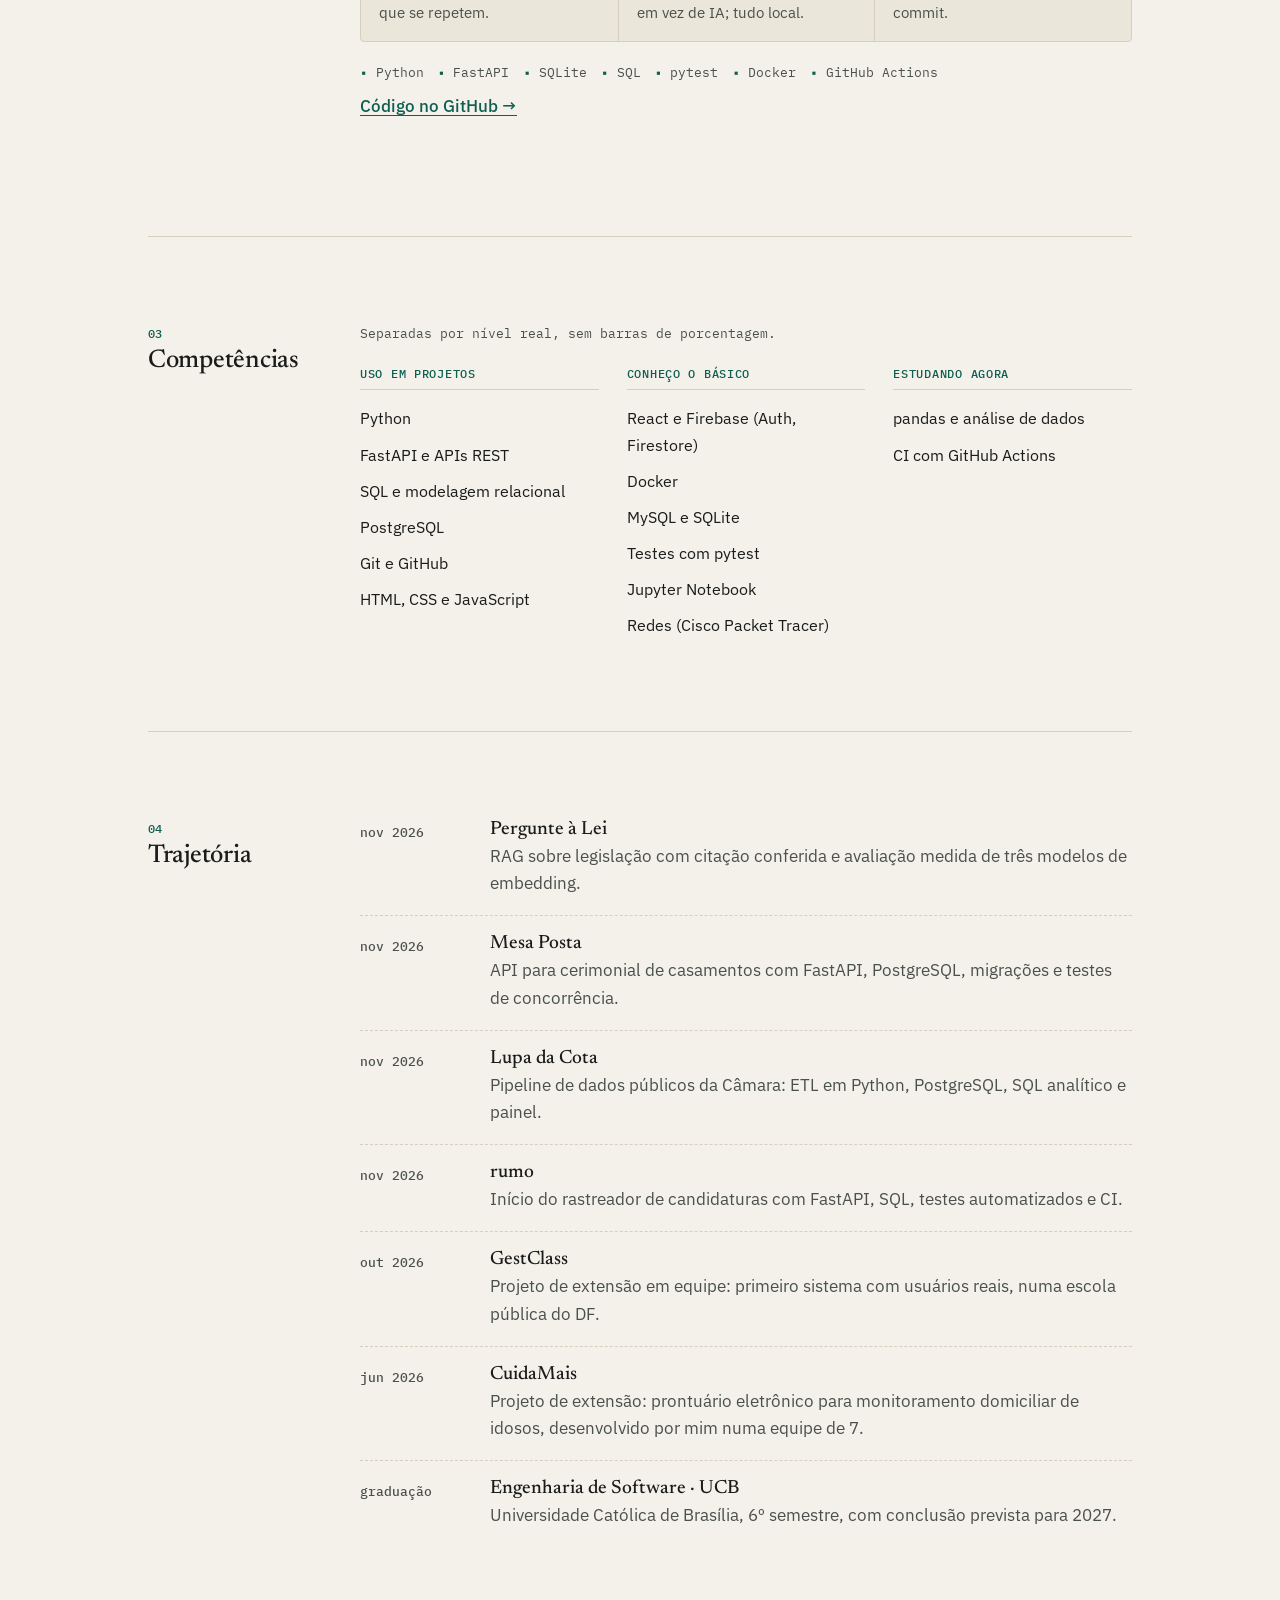
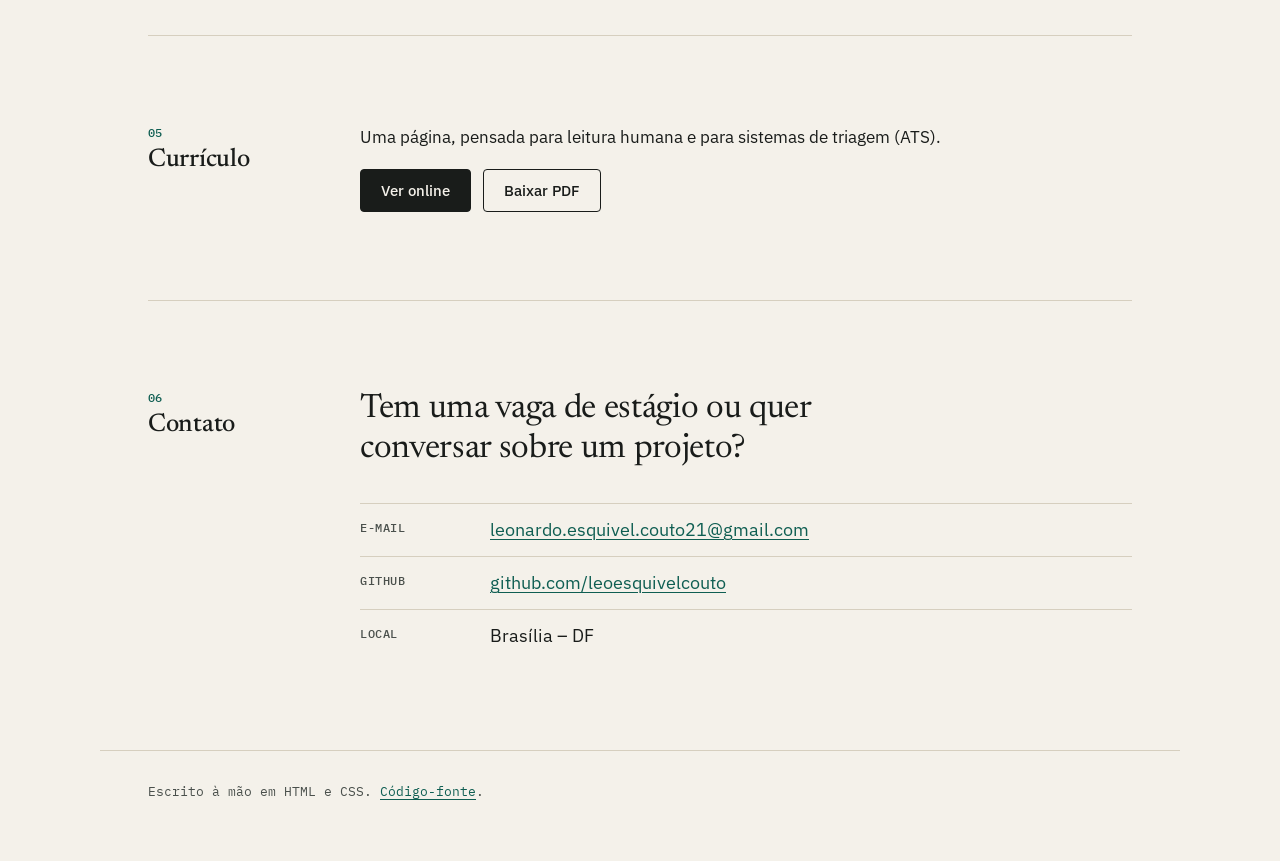
==== commit f8777e4a: "feat: adiciona o Pergunte à Lei ao portfólio e ao currículo Co-Authored-By: Claude Opus 5.5 <noreply" ====
--- a/index.html
+++ b/index.html
@@ -97,6 +97,23 @@
           <p class="links"><a href="https://github.com/leoesquivelcouto/gestclass">Código no GitHub →</a></p>
         </article>
 
+        <article class="projeto destaque" id="pergunte-a-lei">
+          <div class="projeto-topo">
+            <h3>Pergunte à Lei</h3>
+            <span class="status publicado">v0.1 · IA aplicada</span>
+          </div>
+          <p class="projeto-resumo">Responde dúvidas sobre a Lei do Estágio, a LGPD e o Código de Defesa do Consumidor
+            sempre citando o artigo, e se recusa quando a pergunta não está nessas leis. A qualidade da busca é
+            medida com 48 perguntas escritas à mão.</p>
+          <div class="caso">
+            <div><h4>Problema</h4><p>A resposta está na lei, mas com outras palavras ("recesso", não "férias"); um chatbot genérico pode inventar o artigo.</p></div>
+            <div><h4>Decisões</h4><p>Divisão por artigo; busca híbrida (PostgreSQL full-text + embeddings locais); o Claude só pode citar artigos encontrados, e o código confere cada citação.</p></div>
+            <div><h4>Resultado</h4><p>Comparei 3 modelos no CI: o melhor encontra o artigo certo entre os 5 primeiros em 98% das perguntas (MRR 0,85) e acerta 46 de 48 decisões de responder ou recusar.</p></div>
+          </div>
+          <ul class="stack" aria-label="Tecnologias"><li>Python</li><li>RAG</li><li>Embeddings</li><li>PostgreSQL</li><li>Claude API</li><li>FastAPI</li><li>pytest</li><li>GitHub Actions</li></ul>
+          <p class="links"><a href="https://github.com/leoesquivelcouto/pergunte-a-lei">Código no GitHub →</a></p>
+        </article>
+
         <article class="projeto" id="mesa-posta">
           <div class="projeto-topo">
             <h3>Mesa Posta</h3>
@@ -212,6 +229,7 @@
       <header class="secao-cabeca"><span class="num">04</span><h2 id="t-traj">Trajetória</h2></header>
       <div class="secao-corpo">
         <ol class="registro">
+          <li><time datetime="2026-11">nov 2026</time><div><h3>Pergunte à Lei</h3><p>RAG sobre legislação com citação conferida e avaliação medida de três modelos de embedding.</p></div></li>
           <li><time datetime="2026-11">nov 2026</time><div><h3>Mesa Posta</h3><p>API para cerimonial de casamentos com FastAPI, PostgreSQL, migrações e testes de concorrência.</p></div></li>
           <li><time datetime="2026-11">nov 2026</time><div><h3>Lupa da Cota</h3><p>Pipeline de dados públicos da Câmara: ETL em Python, PostgreSQL, SQL analítico e painel.</p></div></li>
           <li><time datetime="2026-11">nov 2026</time><div><h3>rumo</h3><p>Início do rastreador de candidaturas com FastAPI, SQL, testes automatizados e CI.</p></div></li>
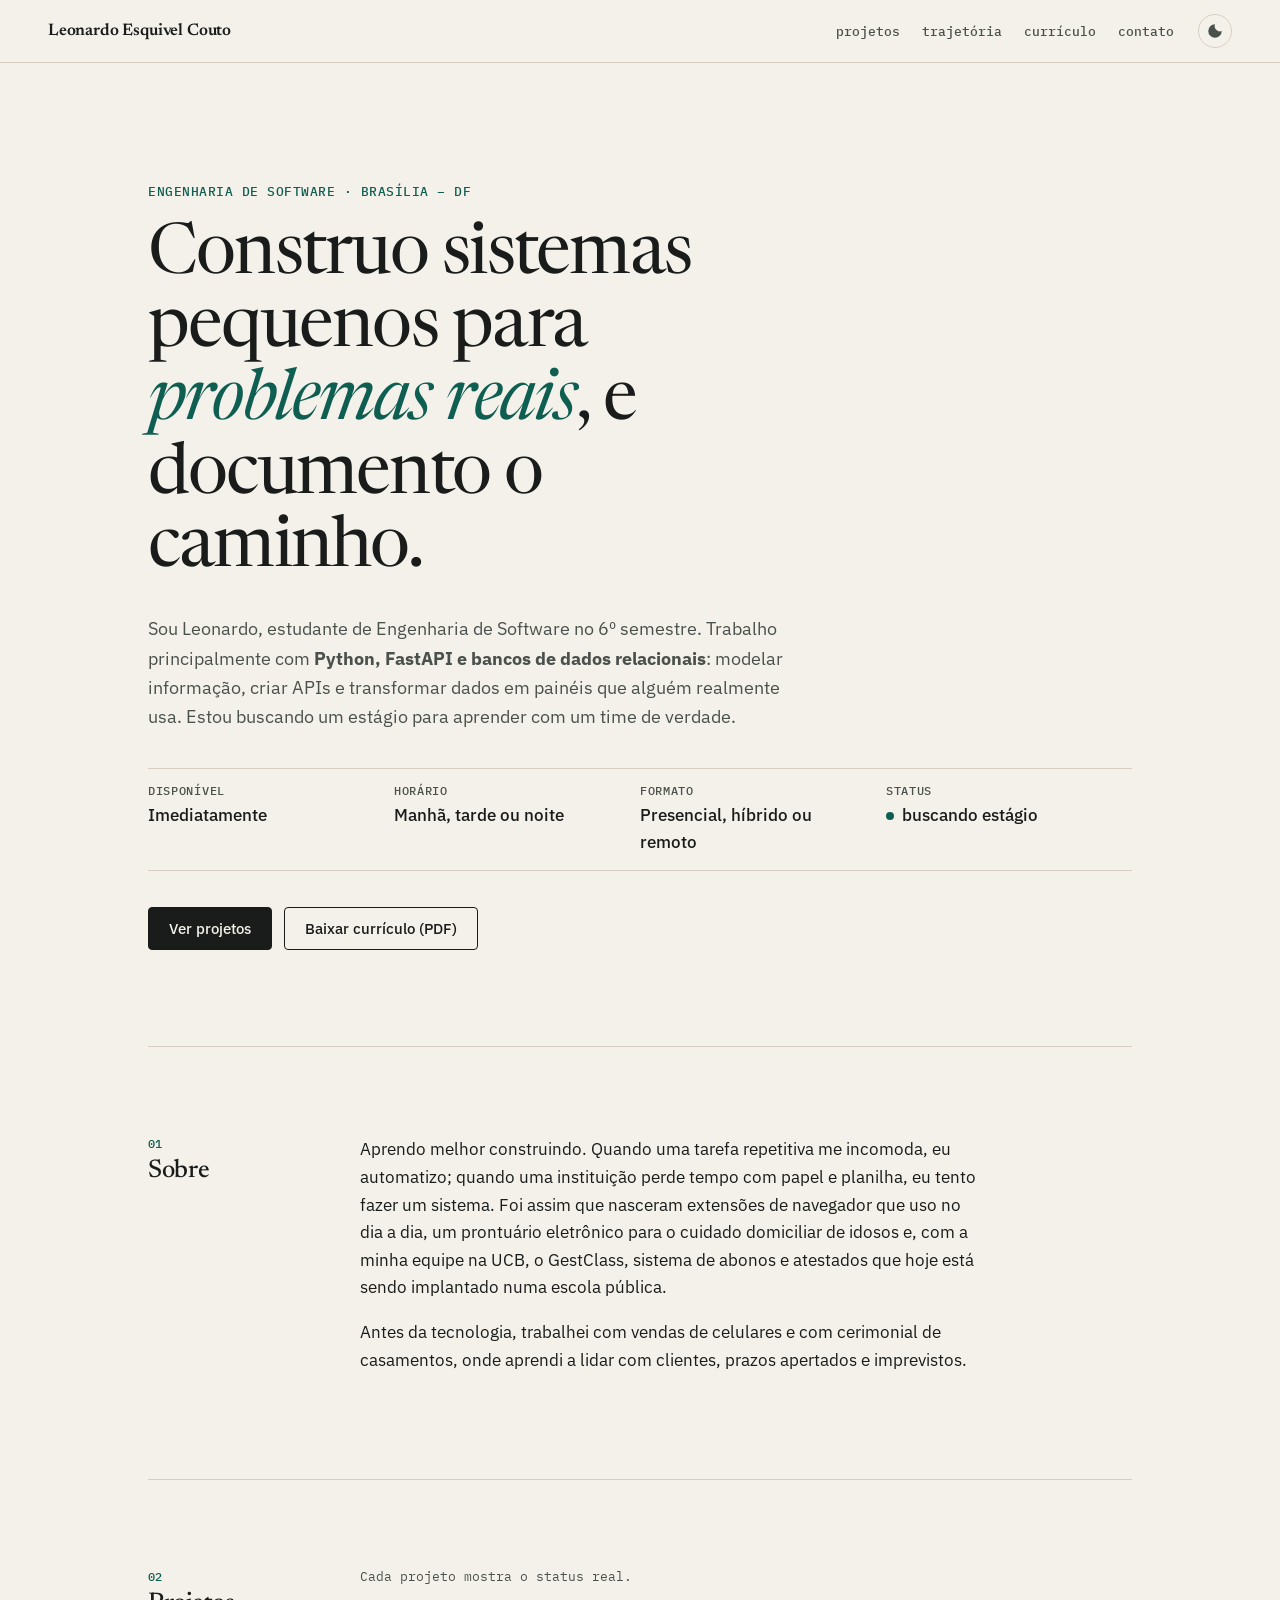
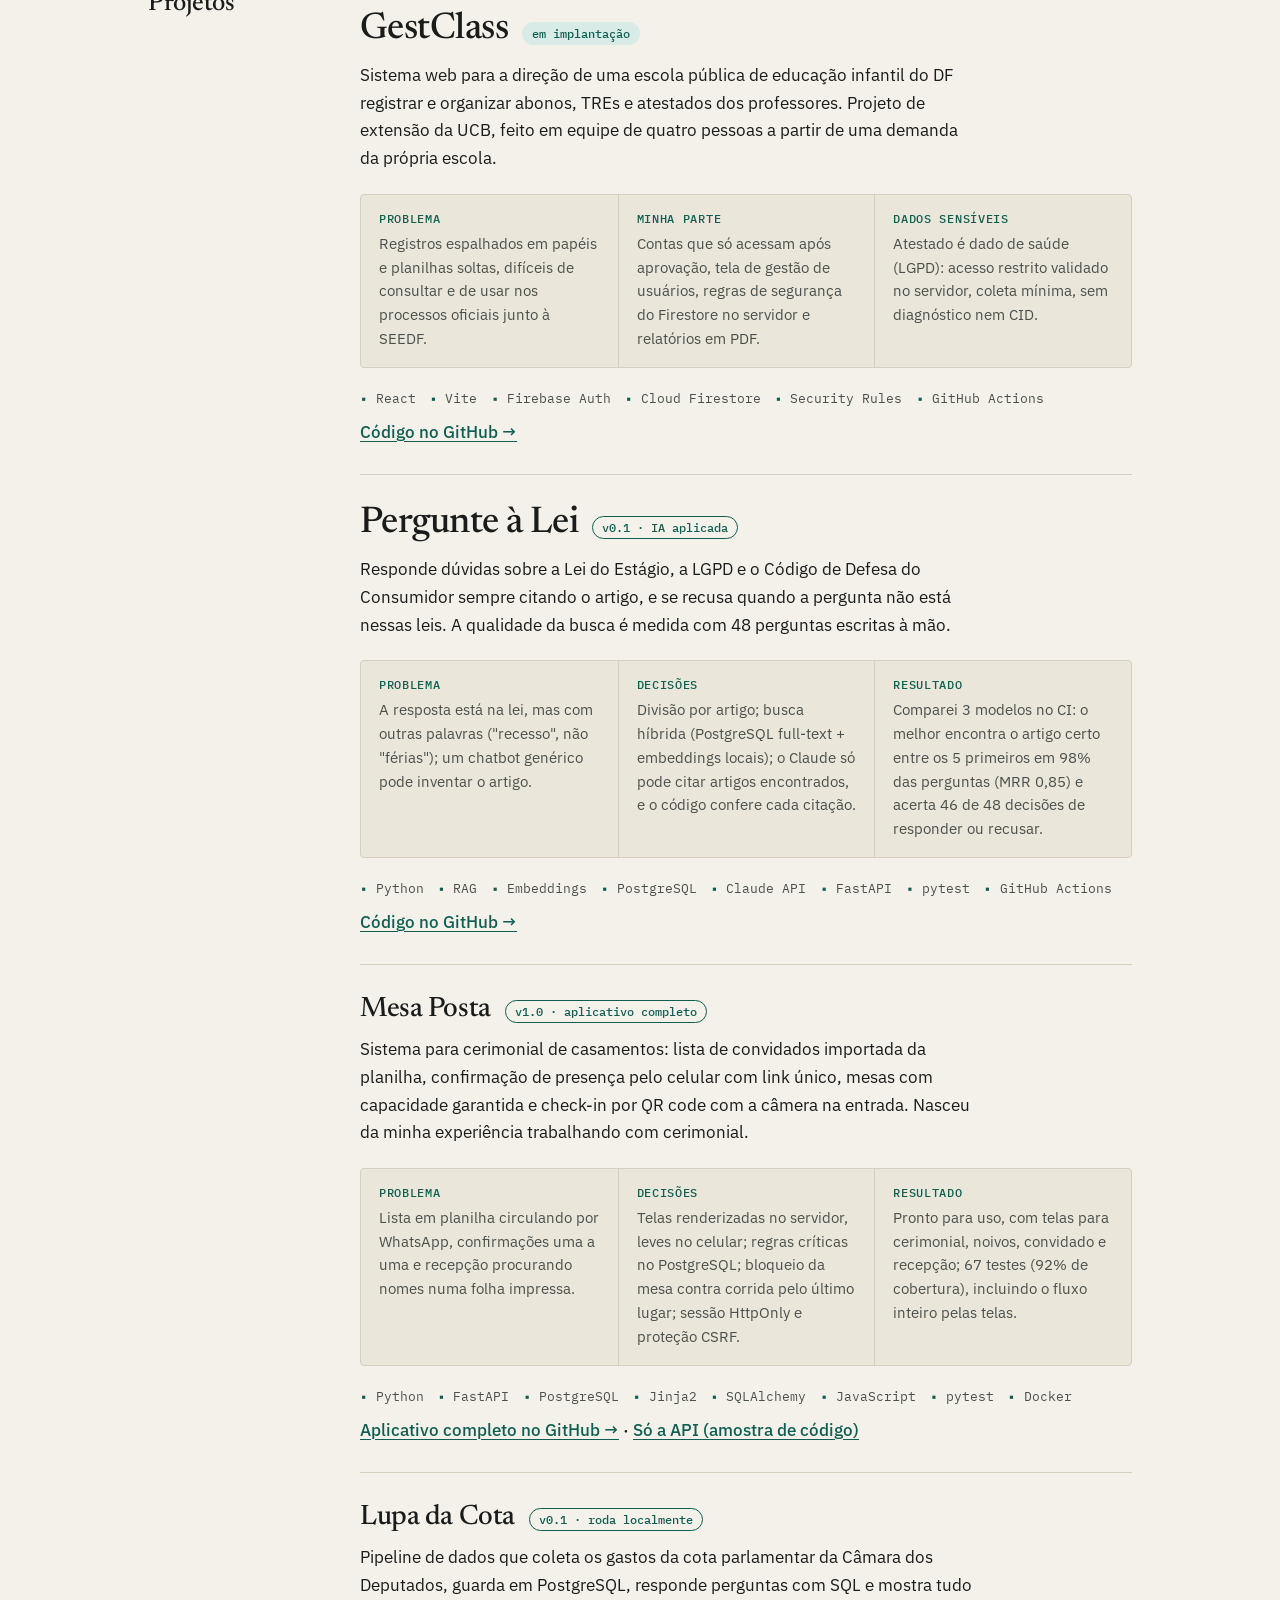
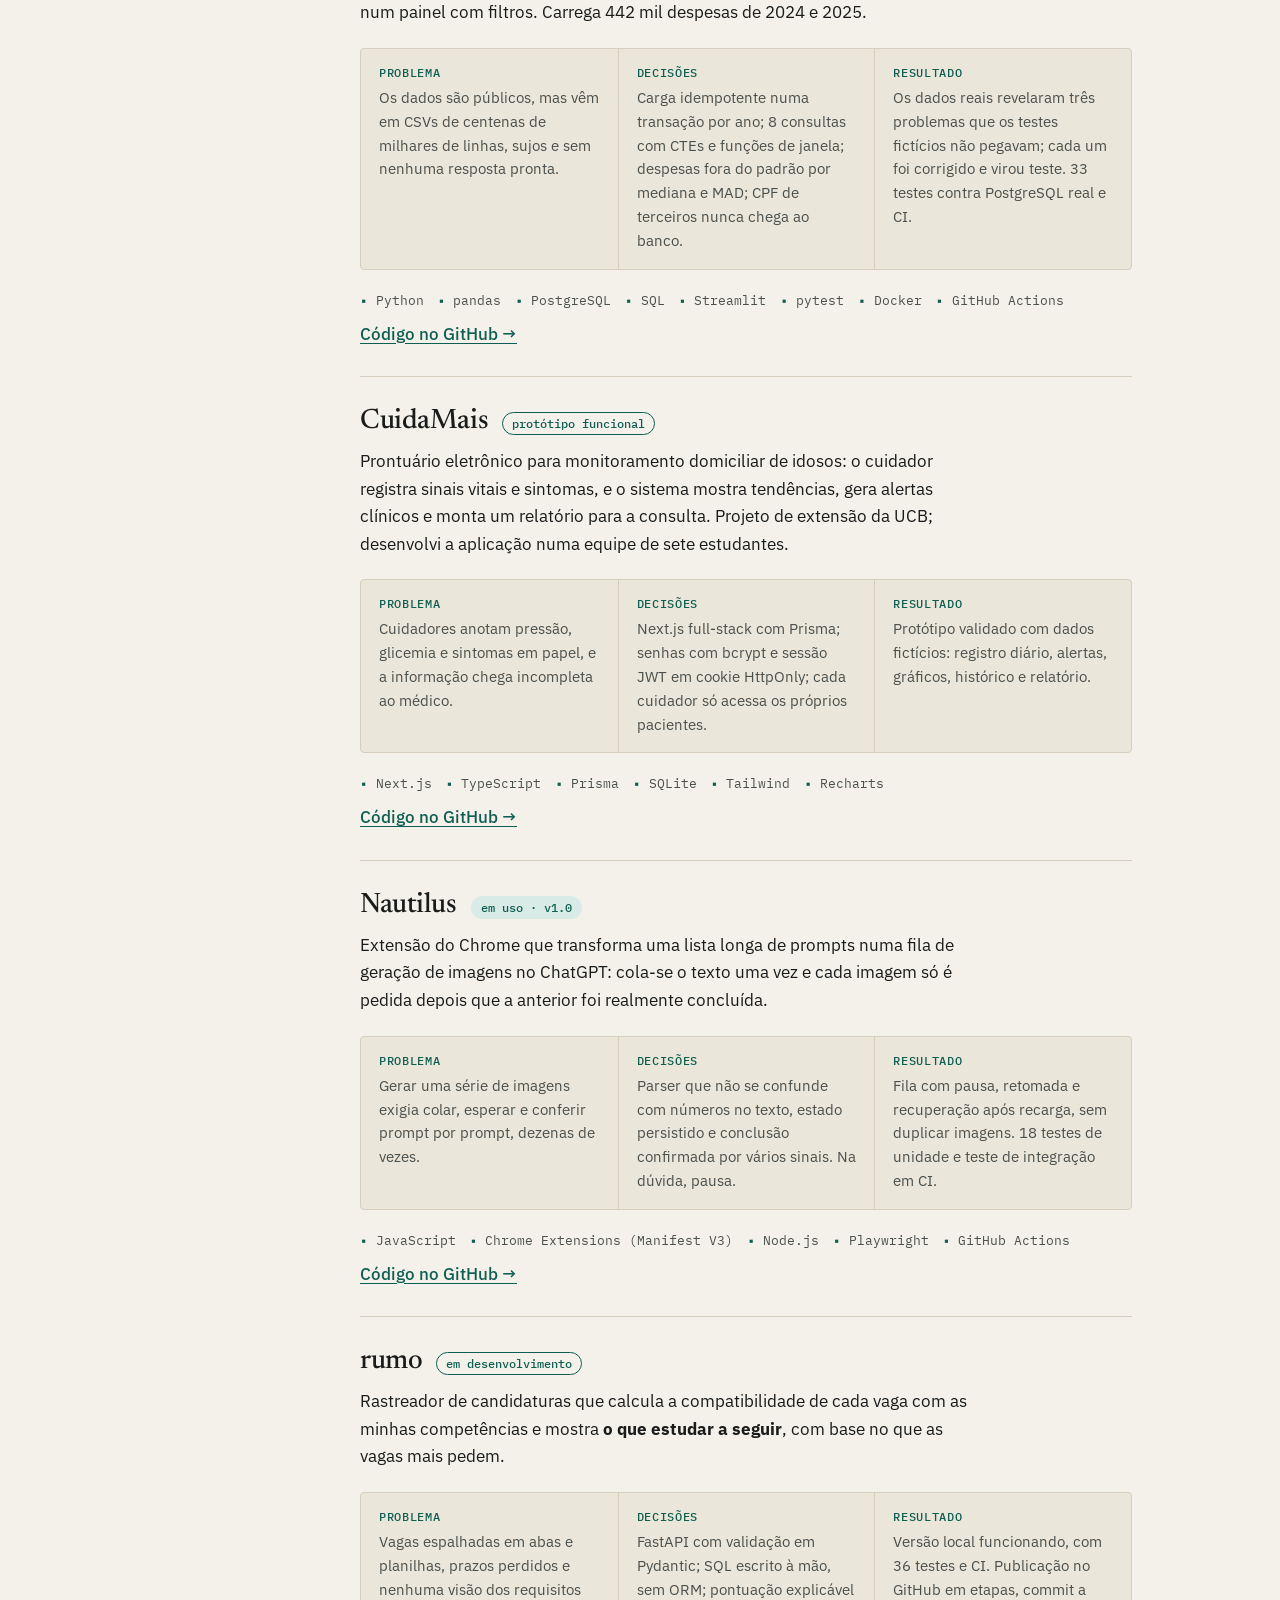
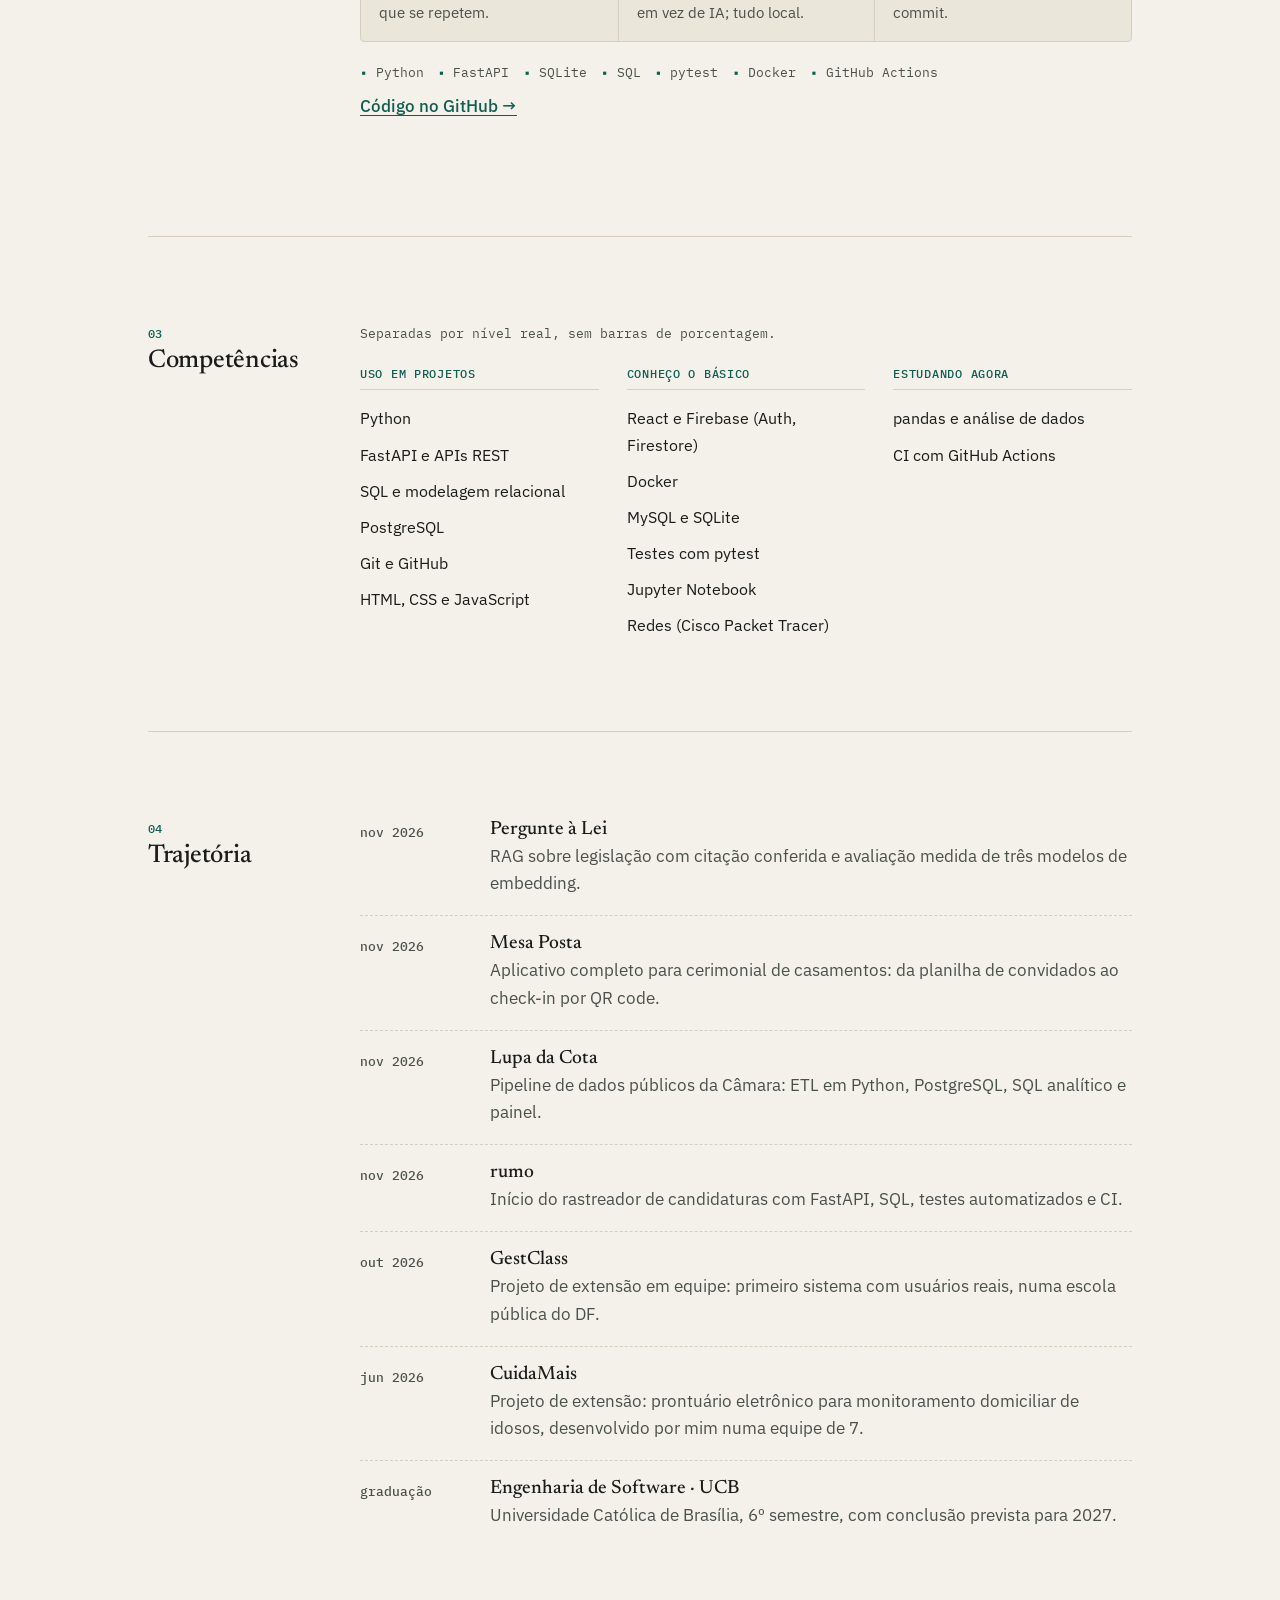
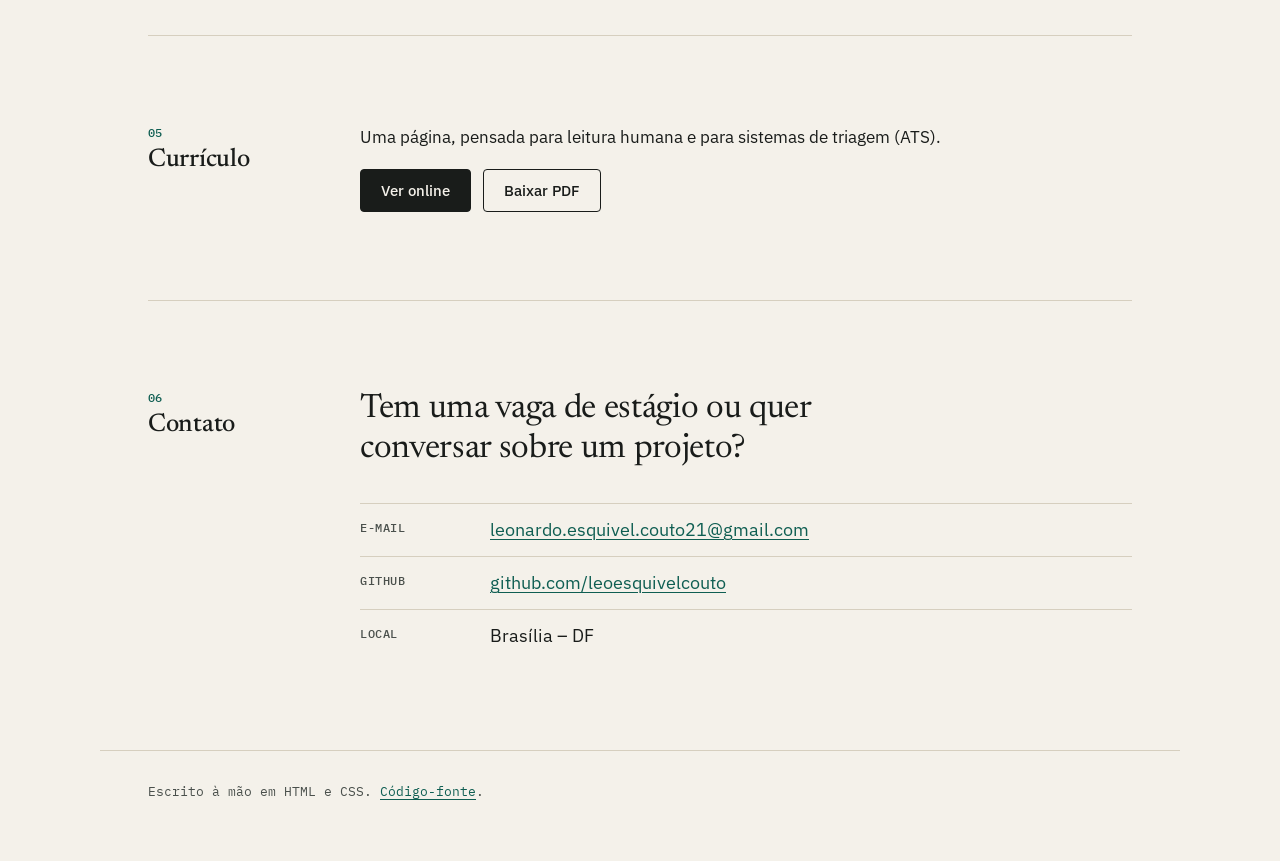
==== commit ba8a7666: "feat: Mesa Posta como aplicativo completo, com link para a versão só API Co-Authored-By: Claude Opus" ====
--- a/index.html
+++ b/index.html
@@ -117,18 +117,18 @@
         <article class="projeto" id="mesa-posta">
           <div class="projeto-topo">
             <h3>Mesa Posta</h3>
-            <span class="status publicado">v0.1 · backend</span>
-          </div>
-          <p class="projeto-resumo">API para cerimonial de casamentos: lista de convidados importada da planilha,
-            confirmação de presença por link único, mesas com capacidade garantida e check-in por QR code na
-            entrada. Nasceu da minha experiência trabalhando com cerimonial.</p>
+            <span class="status publicado">v1.0 · aplicativo completo</span>
+          </div>
+          <p class="projeto-resumo">Sistema para cerimonial de casamentos: lista de convidados importada da planilha,
+            confirmação de presença pelo celular com link único, mesas com capacidade garantida e check-in por QR code
+            com a câmera na entrada. Nasceu da minha experiência trabalhando com cerimonial.</p>
           <div class="caso">
             <div><h4>Problema</h4><p>Lista em planilha circulando por WhatsApp, confirmações uma a uma e recepção procurando nomes numa folha impressa.</p></div>
-            <div><h4>Decisões</h4><p>Regras críticas no PostgreSQL (restrições e chave composta); bloqueio da mesa contra corrida pelo último lugar; token de convite guardado só como hash.</p></div>
-            <div><h4>Resultado</h4><p>57 testes contra PostgreSQL real (97% de cobertura), incluindo concorrência. Interface e validação com um cerimonial são os próximos passos.</p></div>
-          </div>
-          <ul class="stack" aria-label="Tecnologias"><li>Python</li><li>FastAPI</li><li>PostgreSQL</li><li>SQLAlchemy</li><li>Alembic</li><li>JWT</li><li>pytest</li><li>Docker</li></ul>
-          <p class="links"><a href="https://github.com/leoesquivelcouto/mesa-posta">Código no GitHub →</a></p>
+            <div><h4>Decisões</h4><p>Telas renderizadas no servidor, leves no celular; regras críticas no PostgreSQL; bloqueio da mesa contra corrida pelo último lugar; sessão HttpOnly e proteção CSRF.</p></div>
+            <div><h4>Resultado</h4><p>Pronto para uso, com telas para cerimonial, noivos, convidado e recepção; 67 testes (92% de cobertura), incluindo o fluxo inteiro pelas telas.</p></div>
+          </div>
+          <ul class="stack" aria-label="Tecnologias"><li>Python</li><li>FastAPI</li><li>PostgreSQL</li><li>Jinja2</li><li>SQLAlchemy</li><li>JavaScript</li><li>pytest</li><li>Docker</li></ul>
+          <p class="links"><a href="https://github.com/leoesquivelcouto/mesa-posta-app">Aplicativo completo no GitHub →</a> · <a href="https://github.com/leoesquivelcouto/mesa-posta-api">Só a API (amostra de código)</a></p>
         </article>
 
         <article class="projeto" id="lupa-da-cota">
@@ -230,7 +230,7 @@
       <div class="secao-corpo">
         <ol class="registro">
           <li><time datetime="2026-11">nov 2026</time><div><h3>Pergunte à Lei</h3><p>RAG sobre legislação com citação conferida e avaliação medida de três modelos de embedding.</p></div></li>
-          <li><time datetime="2026-11">nov 2026</time><div><h3>Mesa Posta</h3><p>API para cerimonial de casamentos com FastAPI, PostgreSQL, migrações e testes de concorrência.</p></div></li>
+          <li><time datetime="2026-11">nov 2026</time><div><h3>Mesa Posta</h3><p>Aplicativo completo para cerimonial de casamentos: da planilha de convidados ao check-in por QR code.</p></div></li>
           <li><time datetime="2026-11">nov 2026</time><div><h3>Lupa da Cota</h3><p>Pipeline de dados públicos da Câmara: ETL em Python, PostgreSQL, SQL analítico e painel.</p></div></li>
           <li><time datetime="2026-11">nov 2026</time><div><h3>rumo</h3><p>Início do rastreador de candidaturas com FastAPI, SQL, testes automatizados e CI.</p></div></li>
           <li><time datetime="2026-10">out 2026</time><div><h3>GestClass</h3><p>Projeto de extensão em equipe: primeiro sistema com usuários reais, numa escola pública do DF.</p></div></li>
